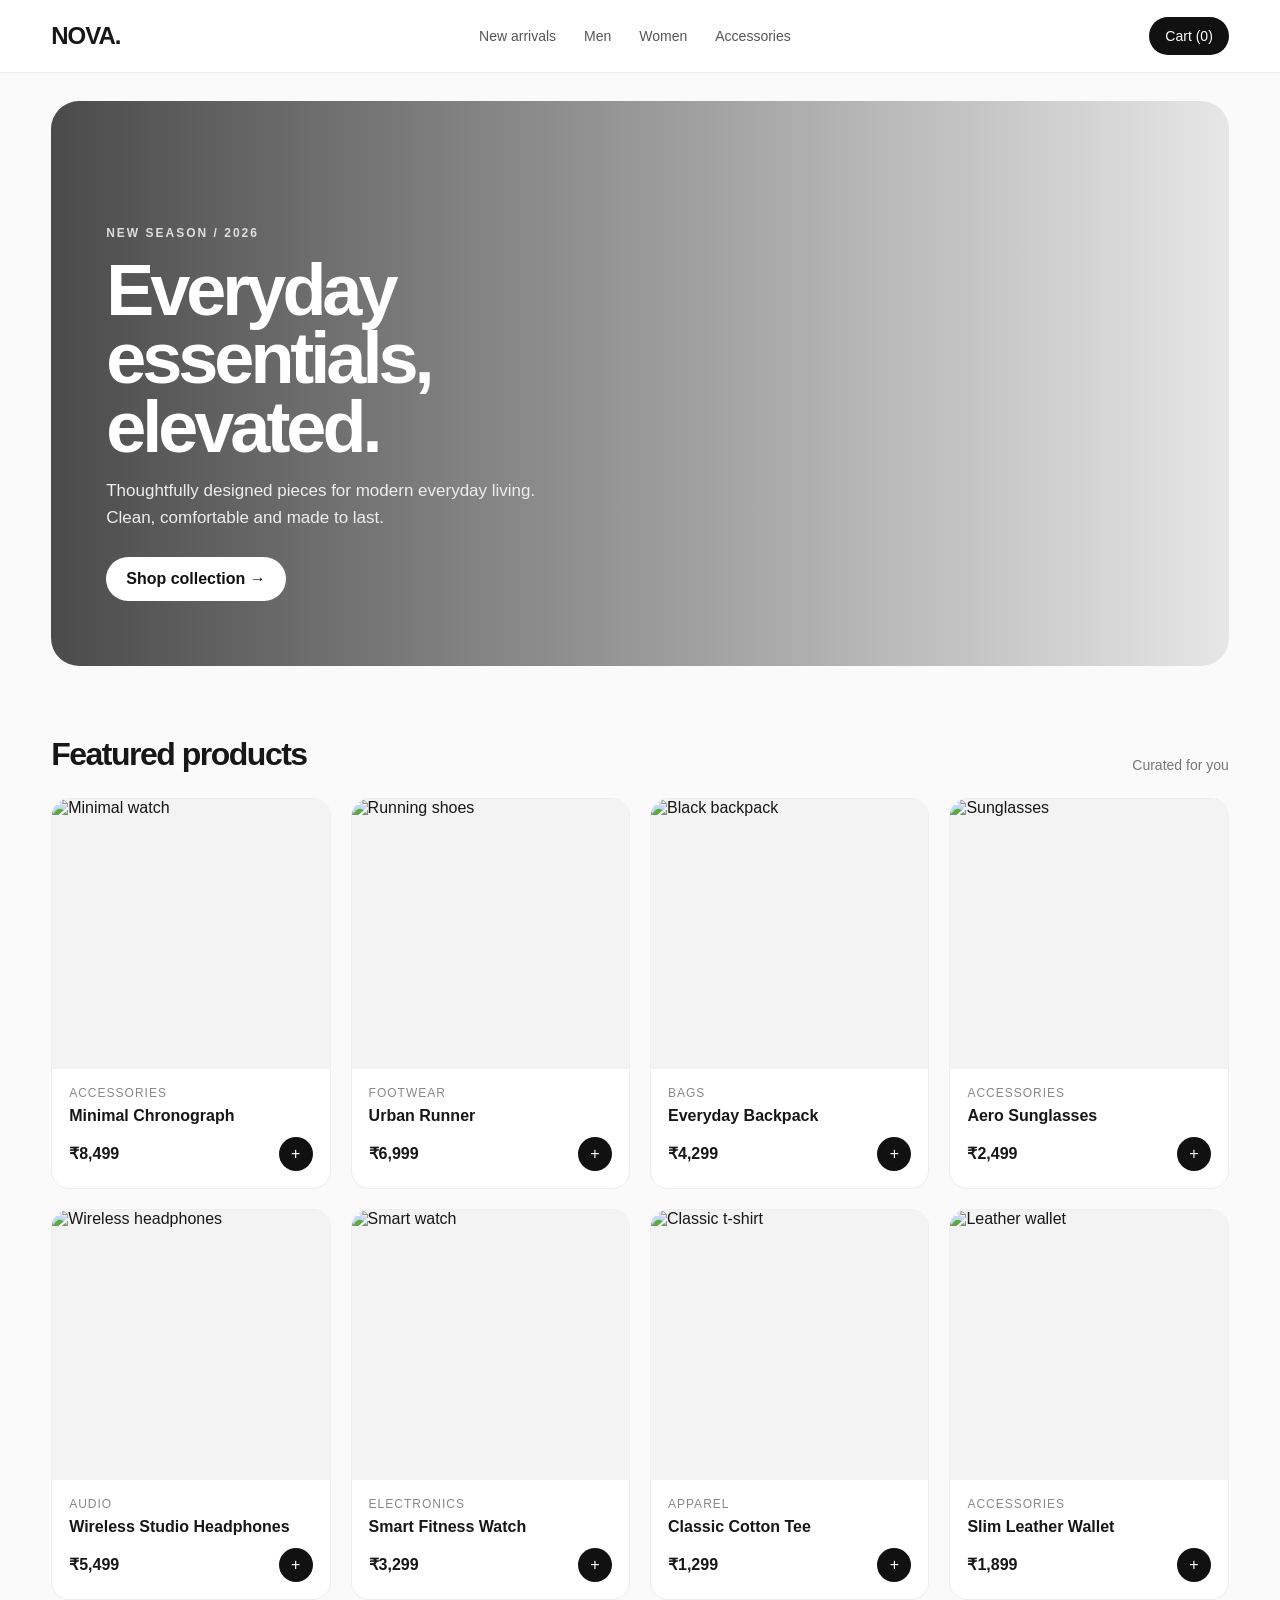
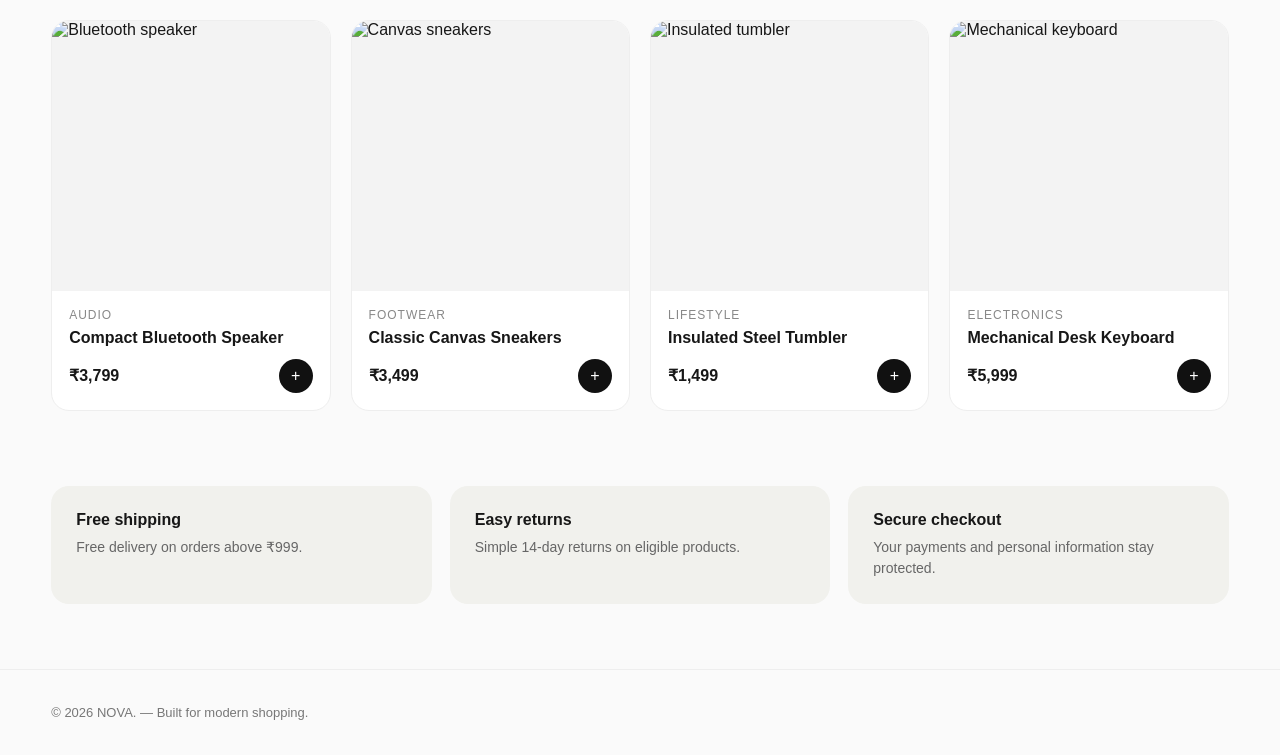
==== index.html @ 53e8586f "Add some items" ====
<!DOCTYPE html>
<html lang="en">
<head>
  <meta charset="UTF-8" />
  <meta name="viewport" content="width=device-width, initial-scale=1.0" />
  <title>Nova — Modern Store</title>
  <link rel="stylesheet" href="style.css" />
</head>
<body>

<header>
  <div class="container nav">
    <div class="logo">NOVA.</div>
    <nav class="nav-links">
      <a href="#">New arrivals</a>
      <a href="#">Men</a>
      <a href="#">Women</a>
      <a href="#">Accessories</a>
    </nav>
    <button class="cart" onclick="showCart()">Cart (<span id="cartCount">0</span>)</button>
  </div>
</header>

<main class="container">
  <section class="hero">
    <div class="hero-content">
      <div class="eyebrow">New season / 2026</div>
      <h1>Everyday essentials, elevated.</h1>
      <p>Thoughtfully designed pieces for modern everyday living. Clean, comfortable and made to last.</p>
      <a class="btn" href="#shop">Shop collection →</a>
    </div>
  </section>

  <section id="shop">
    <div class="section-head">
      <h2>Featured products</h2>
      <span>Curated for you</span>
    </div>

    <div class="products">
      <article class="card">
        <img loading="lazy" src="https://images.unsplash.com/photo-1523275335684-37898b6baf30?auto=format&fit=crop&w=700&q=80" alt="Minimal watch">
        <div class="info">
          <div class="category">Accessories</div>
          <div class="name">Minimal Chronograph</div>
          <div class="price-row"><span class="price">₹8,499</span><button class="add" onclick="addToCart()">+</button></div>
        </div>
      </article>

      <article class="card">
        <img loading="lazy" src="https://images.unsplash.com/photo-1542291026-7eec264c27ff?auto=format&fit=crop&w=700&q=80" alt="Running shoes">
        <div class="info">
          <div class="category">Footwear</div>
          <div class="name">Urban Runner</div>
          <div class="price-row"><span class="price">₹6,999</span><button class="add" onclick="addToCart()">+</button></div>
        </div>
      </article>

      <article class="card">
        <img loading="lazy" src="https://images.unsplash.com/photo-1553062407-98eeb64c6a62?auto=format&fit=crop&w=700&q=80" alt="Black backpack">
        <div class="info">
          <div class="category">Bags</div>
          <div class="name">Everyday Backpack</div>
          <div class="price-row"><span class="price">₹4,299</span><button class="add" onclick="addToCart()">+</button></div>
        </div>
      </article>

      <article class="card">
        <img loading="lazy" src="https://images.unsplash.com/photo-1511499767150-a48a237f0083?auto=format&fit=crop&w=700&q=80" alt="Sunglasses">
        <div class="info">
          <div class="category">Accessories</div>
          <div class="name">Aero Sunglasses</div>
          <div class="price-row"><span class="price">₹2,499</span><button class="add" onclick="addToCart()">+</button></div>
        </div>
      </article>

      <article class="card">
        <img loading="lazy" src="https://images.unsplash.com/photo-1505740420928-5e560c06d30e?auto=format&fit=crop&w=700&q=80" alt="Wireless headphones">
        <div class="info">
          <div class="category">Audio</div>
          <div class="name">Wireless Studio Headphones</div>
          <div class="price-row"><span class="price">₹5,499</span><button class="add" onclick="addToCart()">+</button></div>
        </div>
      </article>

      <article class="card">
        <img loading="lazy" src="https://images.unsplash.com/photo-1579586337278-3befd40fd17a?auto=format&fit=crop&w=700&q=80" alt="Smart watch">
        <div class="info">
          <div class="category">Electronics</div>
          <div class="name">Smart Fitness Watch</div>
          <div class="price-row"><span class="price">₹3,299</span><button class="add" onclick="addToCart()">+</button></div>
        </div>
      </article>

      <article class="card">
        <img loading="lazy" src="https://images.unsplash.com/photo-1521572267360-ee0c2909d518?auto=format&fit=crop&w=700&q=80" alt="Classic t-shirt">
        <div class="info">
          <div class="category">Apparel</div>
          <div class="name">Classic Cotton Tee</div>
          <div class="price-row"><span class="price">₹1,299</span><button class="add" onclick="addToCart()">+</button></div>
        </div>
      </article>

      <article class="card">
        <img loading="lazy" src="https://images.unsplash.com/photo-1627123424574-724758594e93?auto=format&fit=crop&w=700&q=80" alt="Leather wallet">
        <div class="info">
          <div class="category">Accessories</div>
          <div class="name">Slim Leather Wallet</div>
          <div class="price-row"><span class="price">₹1,899</span><button class="add" onclick="addToCart()">+</button></div>
        </div>
      </article>

      <article class="card">
        <img loading="lazy" src="https://images.unsplash.com/photo-1608043152269-423dbba4e7e1?auto=format&fit=crop&w=700&q=80" alt="Bluetooth speaker">
        <div class="info">
          <div class="category">Audio</div>
          <div class="name">Compact Bluetooth Speaker</div>
          <div class="price-row"><span class="price">₹3,799</span><button class="add" onclick="addToCart()">+</button></div>
        </div>
      </article>

      <article class="card">
        <img loading="lazy" src="https://images.unsplash.com/photo-1525966222134-fcfa99b8ae77?auto=format&fit=crop&w=700&q=80" alt="Canvas sneakers">
        <div class="info">
          <div class="category">Footwear</div>
          <div class="name">Classic Canvas Sneakers</div>
          <div class="price-row"><span class="price">₹3,499</span><button class="add" onclick="addToCart()">+</button></div>
        </div>
      </article>

      <article class="card">
        <img loading="lazy" src="https://images.unsplash.com/photo-1602143407151-7111542de6e8?auto=format&fit=crop&w=700&q=80" alt="Insulated tumbler">
        <div class="info">
          <div class="category">Lifestyle</div>
          <div class="name">Insulated Steel Tumbler</div>
          <div class="price-row"><span class="price">₹1,499</span><button class="add" onclick="addToCart()">+</button></div>
        </div>
      </article>

      <article class="card">
        <img loading="lazy" src="https://images.unsplash.com/photo-1587829741301-dc798b83add3?auto=format&fit=crop&w=700&q=80" alt="Mechanical keyboard">
        <div class="info">
          <div class="category">Electronics</div>
          <div class="name">Mechanical Desk Keyboard</div>
          <div class="price-row"><span class="price">₹5,999</span><button class="add" onclick="addToCart()">+</button></div>
        </div>
      </article>
    </div>
  </section>

  <div class="features">
    <div class="feature"><b>Free shipping</b><p>Free delivery on orders above ₹999.</p></div>
    <div class="feature"><b>Easy returns</b><p>Simple 14-day returns on eligible products.</p></div>
    <div class="feature"><b>Secure checkout</b><p>Your payments and personal information stay protected.</p></div>
  </div>
</main>

<footer>
  <div class="container">© 2026 NOVA. — Built for modern shopping.</div>
</footer>

<script>
  let count = 0;
  function addToCart() {
    count++;
    document.getElementById("cartCount").textContent = count;
  }
  function showCart() {
    alert(count ? `You have ${count} item${count > 1 ? "s" : ""} in your cart.` : "Your cart is empty.");
  }
</script>

</body>
</html>
---- style.css ----
* {
  box-sizing: border-box;
  margin: 0;
  padding: 0;
}

body {
  font-family: Inter, Arial, sans-serif;
  color: #171717;
  background: #fafafa;
}

a {
  color: inherit;
  text-decoration: none;
}

button {
  font: inherit;
  cursor: pointer;
  border: 0;
}

.container {
  width: min(1180px, 92%);
  margin: auto;
}

header {
  position: sticky;
  top: 0;
  z-index: 10;
  background: rgba(255, 255, 255, 0.94);
  backdrop-filter: blur(10px);
  border-bottom: 1px solid #eee;
}

.nav {
  height: 72px;
  display: flex;
  align-items: center;
  justify-content: space-between;
  gap: 30px;
}

.logo {
  font-size: 24px;
  font-weight: 900;
  letter-spacing: -1px;
}

.nav-links {
  display: flex;
  gap: 28px;
  font-size: 14px;
  color: #555;
}

.nav-links a:hover {
  color: #000;
}

.cart {
  background: #111;
  color: #fff;
  padding: 11px 16px;
  border-radius: 999px;
  font-size: 14px;
}

.hero {
  margin-top: 28px;
  min-height: 430px;
  border-radius: 28px;
  overflow: hidden;
  background:
    linear-gradient(90deg, rgba(0, 0, 0, 0.7), rgba(0, 0, 0, 0.08)),
    url("https://images.unsplash.com/photo-1441986300917-64674bd600d8?auto=format&fit=crop&w=1800&q=85") center/cover;
  display: flex;
  align-items: center;
  color: white;
}

.hero-content {
  max-width: 570px;
  padding: 55px;
}

.eyebrow {
  text-transform: uppercase;
  letter-spacing: 2px;
  font-size: 12px;
  font-weight: 700;
  opacity: 0.8;
}

h1 {
  font-size: clamp(42px, 6vw, 72px);
  line-height: 0.95;
  letter-spacing: -4px;
  margin: 16px 0;
}

.hero p {
  font-size: 17px;
  line-height: 1.6;
  color: #eee;
  margin-bottom: 25px;
}

.btn {
  display: inline-block;
  background: white;
  color: #111;
  padding: 13px 20px;
  border-radius: 999px;
  font-weight: 700;
}

section {
  padding: 70px 0 10px;
}

.section-head {
  display: flex;
  align-items: end;
  justify-content: space-between;
  margin-bottom: 25px;
}

.section-head h2 {
  font-size: 32px;
  letter-spacing: -1.5px;
}

.section-head span {
  color: #777;
  font-size: 14px;
}

.products {
  display: grid;
  grid-template-columns: repeat(4, 1fr);
  gap: 20px;
}

.card {
  background: #fff;
  border: 1px solid #eee;
  border-radius: 18px;
  overflow: hidden;
  transition: 0.2s;
}

.card:hover {
  transform: translateY(-4px);
  box-shadow: 0 12px 30px rgba(0, 0, 0, 0.08);
}

.card img {
  width: 100%;
  height: 270px;
  object-fit: cover;
  display: block;
  background: #f3f3f3;
}

.info {
  padding: 17px;
}

.category {
  color: #888;
  font-size: 12px;
  text-transform: uppercase;
  letter-spacing: 1px;
}

.name {
  font-weight: 700;
  margin: 7px 0 12px;
}

.price-row {
  display: flex;
  justify-content: space-between;
  align-items: center;
}

.price {
  font-weight: 800;
}

.add {
  width: 34px;
  height: 34px;
  border-radius: 50%;
  background: #111;
  color: white;
}

.features {
  display: grid;
  grid-template-columns: repeat(3, 1fr);
  gap: 18px;
  margin: 65px 0;
}

.feature {
  background: #f1f1ed;
  padding: 25px;
  border-radius: 18px;
}

.feature b {
  display: block;
  margin-bottom: 8px;
}

.feature p {
  color: #666;
  font-size: 14px;
  line-height: 1.5;
}

footer {
  margin-top: 50px;
  padding: 35px 0;
  border-top: 1px solid #eee;
  color: #777;
  font-size: 13px;
}

@media (max-width: 900px) {
  .products {
    grid-template-columns: repeat(2, 1fr);
  }
  .features {
    grid-template-columns: 1fr;
  }
  .nav-links {
    display: none;
  }
}

@media (max-width: 560px) {
  .hero-content {
    padding: 32px;
  }
  h1 {
    letter-spacing: -2px;
  }
  .products {
    grid-template-columns: 1fr;
  }
  .card img {
    height: 320px;
  }
}
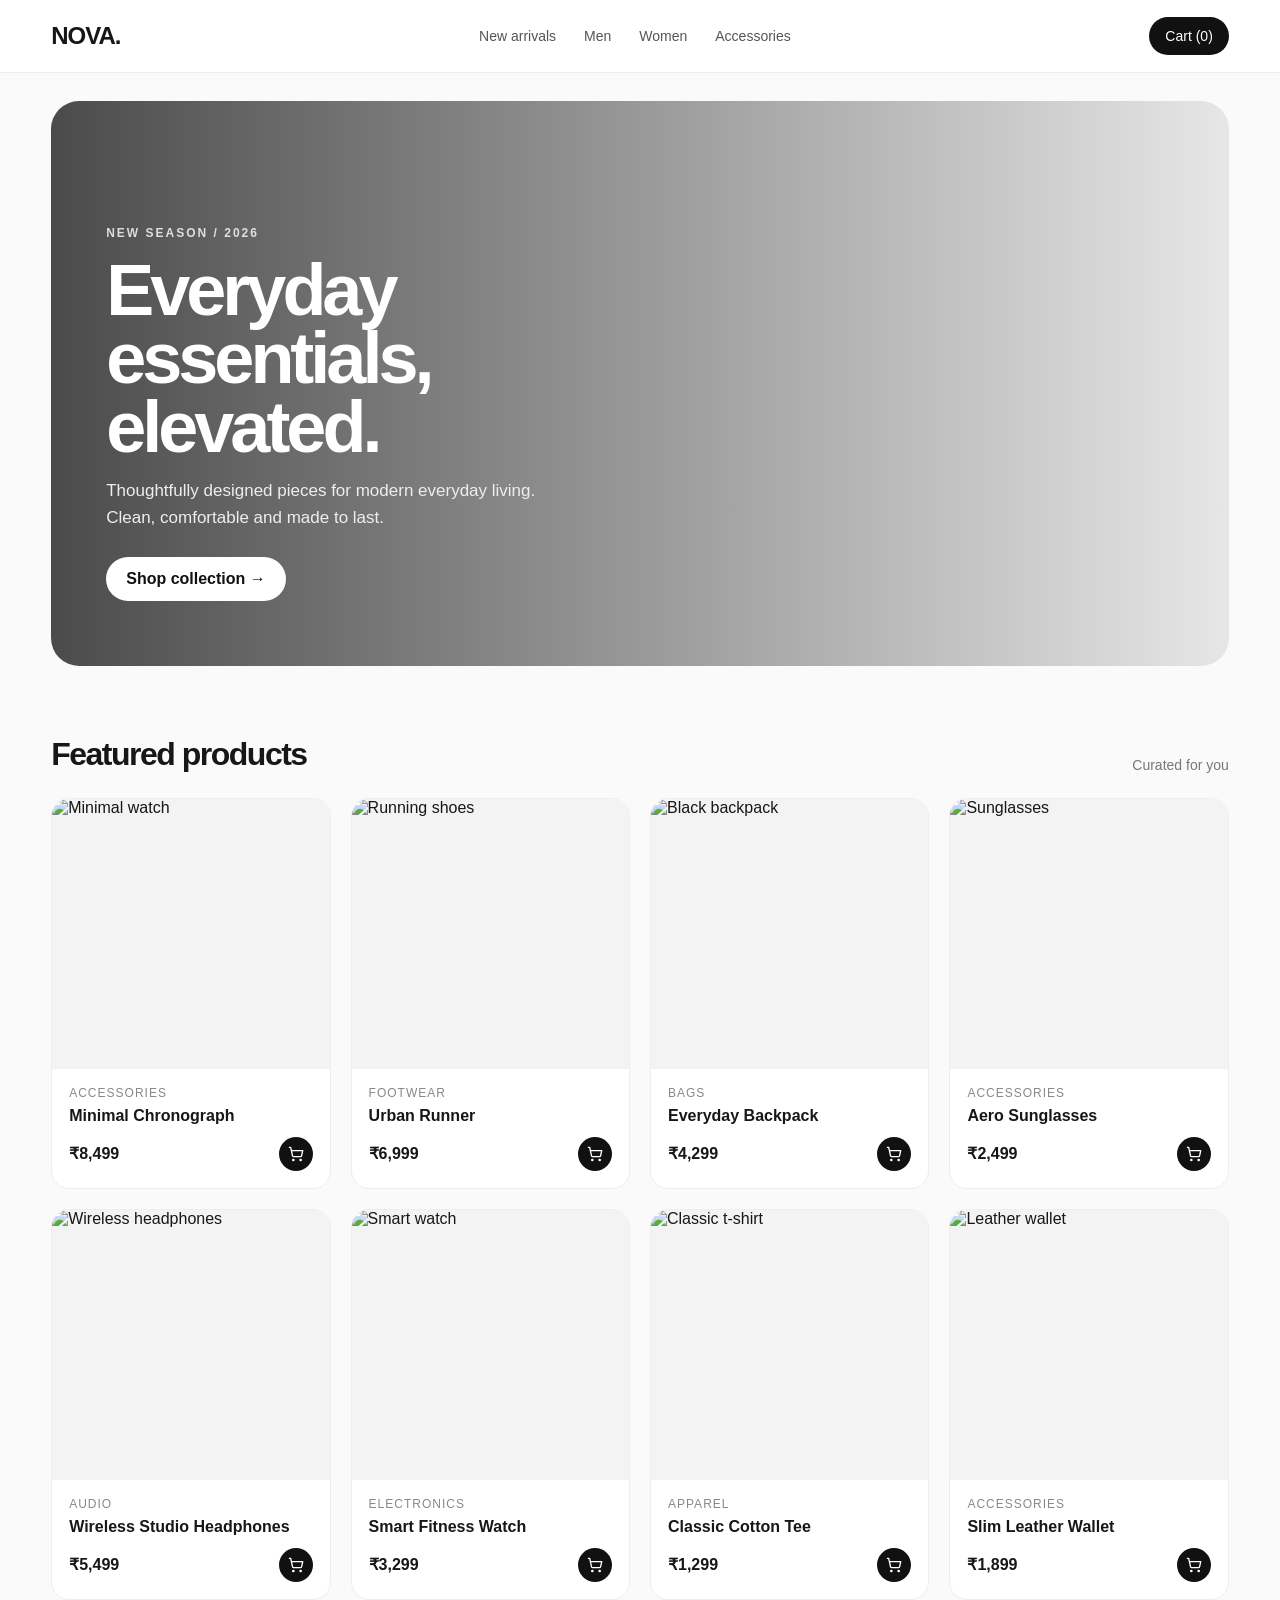
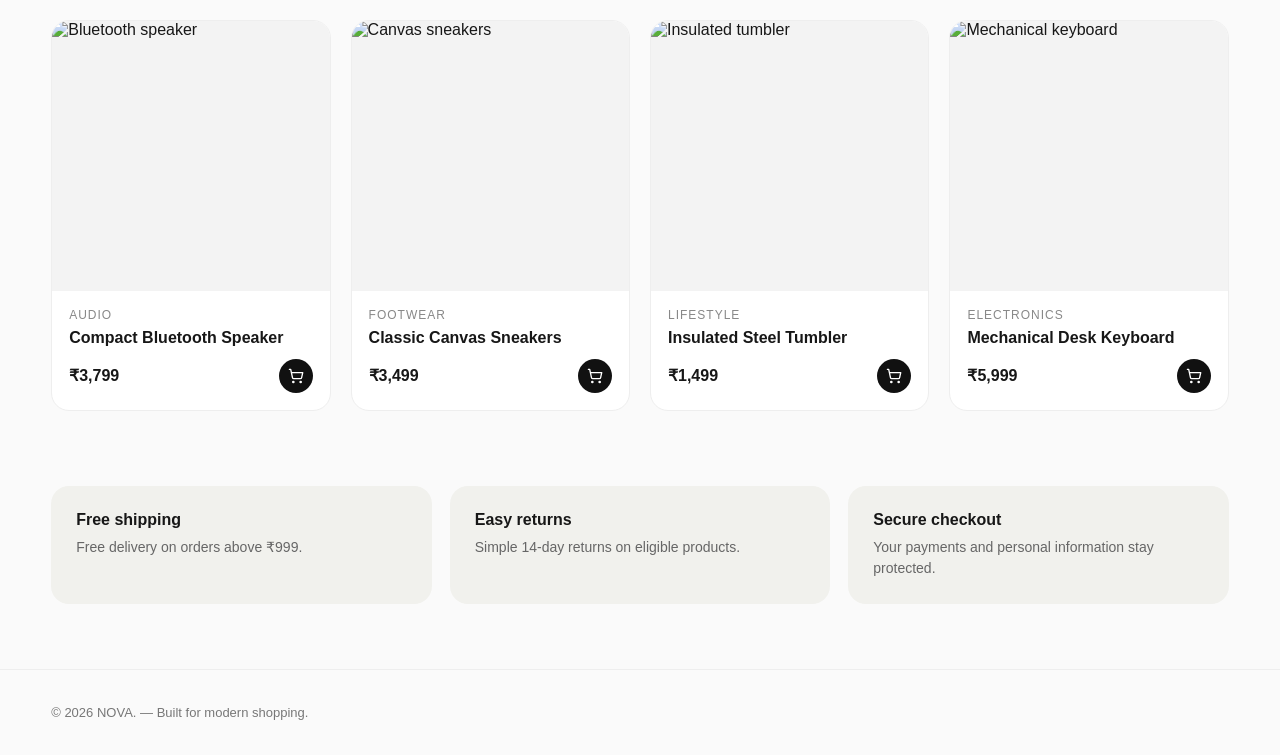
==== commit a3ddb7e0: "Add some cart button" ====
--- a/index.html
+++ b/index.html
@@ -43,7 +43,7 @@
         <div class="info">
           <div class="category">Accessories</div>
           <div class="name">Minimal Chronograph</div>
-          <div class="price-row"><span class="price">₹8,499</span><button class="add" onclick="addToCart()">+</button></div>
+          <div class="price-row"><span class="price">₹8,499</span><button class="add" onclick="addToCart()" aria-label="Add to cart"><svg viewBox="0 0 24 24" fill="none" stroke="currentColor" stroke-width="2" stroke-linecap="round" stroke-linejoin="round"><circle cx="8" cy="21" r="1"/><circle cx="19" cy="21" r="1"/><path d="M2.05 2.05h2l2.66 12.42a2 2 0 0 0 2 1.58h9.78a2 2 0 0 0 1.95-1.57l1.65-7.43H5.12"/></svg></button></div>
         </div>
       </article>
 
@@ -52,7 +52,7 @@
         <div class="info">
           <div class="category">Footwear</div>
           <div class="name">Urban Runner</div>
-          <div class="price-row"><span class="price">₹6,999</span><button class="add" onclick="addToCart()">+</button></div>
+          <div class="price-row"><span class="price">₹6,999</span><button class="add" onclick="addToCart()" aria-label="Add to cart"><svg viewBox="0 0 24 24" fill="none" stroke="currentColor" stroke-width="2" stroke-linecap="round" stroke-linejoin="round"><circle cx="8" cy="21" r="1"/><circle cx="19" cy="21" r="1"/><path d="M2.05 2.05h2l2.66 12.42a2 2 0 0 0 2 1.58h9.78a2 2 0 0 0 1.95-1.57l1.65-7.43H5.12"/></svg></button></div>
         </div>
       </article>
 
@@ -61,7 +61,7 @@
         <div class="info">
           <div class="category">Bags</div>
           <div class="name">Everyday Backpack</div>
-          <div class="price-row"><span class="price">₹4,299</span><button class="add" onclick="addToCart()">+</button></div>
+          <div class="price-row"><span class="price">₹4,299</span><button class="add" onclick="addToCart()" aria-label="Add to cart"><svg viewBox="0 0 24 24" fill="none" stroke="currentColor" stroke-width="2" stroke-linecap="round" stroke-linejoin="round"><circle cx="8" cy="21" r="1"/><circle cx="19" cy="21" r="1"/><path d="M2.05 2.05h2l2.66 12.42a2 2 0 0 0 2 1.58h9.78a2 2 0 0 0 1.95-1.57l1.65-7.43H5.12"/></svg></button></div>
         </div>
       </article>
 
@@ -70,7 +70,7 @@
         <div class="info">
           <div class="category">Accessories</div>
           <div class="name">Aero Sunglasses</div>
-          <div class="price-row"><span class="price">₹2,499</span><button class="add" onclick="addToCart()">+</button></div>
+          <div class="price-row"><span class="price">₹2,499</span><button class="add" onclick="addToCart()" aria-label="Add to cart"><svg viewBox="0 0 24 24" fill="none" stroke="currentColor" stroke-width="2" stroke-linecap="round" stroke-linejoin="round"><circle cx="8" cy="21" r="1"/><circle cx="19" cy="21" r="1"/><path d="M2.05 2.05h2l2.66 12.42a2 2 0 0 0 2 1.58h9.78a2 2 0 0 0 1.95-1.57l1.65-7.43H5.12"/></svg></button></div>
         </div>
       </article>
 
@@ -79,7 +79,7 @@
         <div class="info">
           <div class="category">Audio</div>
           <div class="name">Wireless Studio Headphones</div>
-          <div class="price-row"><span class="price">₹5,499</span><button class="add" onclick="addToCart()">+</button></div>
+          <div class="price-row"><span class="price">₹5,499</span><button class="add" onclick="addToCart()" aria-label="Add to cart"><svg viewBox="0 0 24 24" fill="none" stroke="currentColor" stroke-width="2" stroke-linecap="round" stroke-linejoin="round"><circle cx="8" cy="21" r="1"/><circle cx="19" cy="21" r="1"/><path d="M2.05 2.05h2l2.66 12.42a2 2 0 0 0 2 1.58h9.78a2 2 0 0 0 1.95-1.57l1.65-7.43H5.12"/></svg></button></div>
         </div>
       </article>
 
@@ -88,7 +88,7 @@
         <div class="info">
           <div class="category">Electronics</div>
           <div class="name">Smart Fitness Watch</div>
-          <div class="price-row"><span class="price">₹3,299</span><button class="add" onclick="addToCart()">+</button></div>
+          <div class="price-row"><span class="price">₹3,299</span><button class="add" onclick="addToCart()" aria-label="Add to cart"><svg viewBox="0 0 24 24" fill="none" stroke="currentColor" stroke-width="2" stroke-linecap="round" stroke-linejoin="round"><circle cx="8" cy="21" r="1"/><circle cx="19" cy="21" r="1"/><path d="M2.05 2.05h2l2.66 12.42a2 2 0 0 0 2 1.58h9.78a2 2 0 0 0 1.95-1.57l1.65-7.43H5.12"/></svg></button></div>
         </div>
       </article>
 
@@ -97,7 +97,7 @@
         <div class="info">
           <div class="category">Apparel</div>
           <div class="name">Classic Cotton Tee</div>
-          <div class="price-row"><span class="price">₹1,299</span><button class="add" onclick="addToCart()">+</button></div>
+          <div class="price-row"><span class="price">₹1,299</span><button class="add" onclick="addToCart()" aria-label="Add to cart"><svg viewBox="0 0 24 24" fill="none" stroke="currentColor" stroke-width="2" stroke-linecap="round" stroke-linejoin="round"><circle cx="8" cy="21" r="1"/><circle cx="19" cy="21" r="1"/><path d="M2.05 2.05h2l2.66 12.42a2 2 0 0 0 2 1.58h9.78a2 2 0 0 0 1.95-1.57l1.65-7.43H5.12"/></svg></button></div>
         </div>
       </article>
 
@@ -106,7 +106,7 @@
         <div class="info">
           <div class="category">Accessories</div>
           <div class="name">Slim Leather Wallet</div>
-          <div class="price-row"><span class="price">₹1,899</span><button class="add" onclick="addToCart()">+</button></div>
+          <div class="price-row"><span class="price">₹1,899</span><button class="add" onclick="addToCart()" aria-label="Add to cart"><svg viewBox="0 0 24 24" fill="none" stroke="currentColor" stroke-width="2" stroke-linecap="round" stroke-linejoin="round"><circle cx="8" cy="21" r="1"/><circle cx="19" cy="21" r="1"/><path d="M2.05 2.05h2l2.66 12.42a2 2 0 0 0 2 1.58h9.78a2 2 0 0 0 1.95-1.57l1.65-7.43H5.12"/></svg></button></div>
         </div>
       </article>
 
@@ -115,7 +115,7 @@
         <div class="info">
           <div class="category">Audio</div>
           <div class="name">Compact Bluetooth Speaker</div>
-          <div class="price-row"><span class="price">₹3,799</span><button class="add" onclick="addToCart()">+</button></div>
+          <div class="price-row"><span class="price">₹3,799</span><button class="add" onclick="addToCart()" aria-label="Add to cart"><svg viewBox="0 0 24 24" fill="none" stroke="currentColor" stroke-width="2" stroke-linecap="round" stroke-linejoin="round"><circle cx="8" cy="21" r="1"/><circle cx="19" cy="21" r="1"/><path d="M2.05 2.05h2l2.66 12.42a2 2 0 0 0 2 1.58h9.78a2 2 0 0 0 1.95-1.57l1.65-7.43H5.12"/></svg></button></div>
         </div>
       </article>
 
@@ -124,7 +124,7 @@
         <div class="info">
           <div class="category">Footwear</div>
           <div class="name">Classic Canvas Sneakers</div>
-          <div class="price-row"><span class="price">₹3,499</span><button class="add" onclick="addToCart()">+</button></div>
+          <div class="price-row"><span class="price">₹3,499</span><button class="add" onclick="addToCart()" aria-label="Add to cart"><svg viewBox="0 0 24 24" fill="none" stroke="currentColor" stroke-width="2" stroke-linecap="round" stroke-linejoin="round"><circle cx="8" cy="21" r="1"/><circle cx="19" cy="21" r="1"/><path d="M2.05 2.05h2l2.66 12.42a2 2 0 0 0 2 1.58h9.78a2 2 0 0 0 1.95-1.57l1.65-7.43H5.12"/></svg></button></div>
         </div>
       </article>
 
@@ -133,7 +133,7 @@
         <div class="info">
           <div class="category">Lifestyle</div>
           <div class="name">Insulated Steel Tumbler</div>
-          <div class="price-row"><span class="price">₹1,499</span><button class="add" onclick="addToCart()">+</button></div>
+          <div class="price-row"><span class="price">₹1,499</span><button class="add" onclick="addToCart()" aria-label="Add to cart"><svg viewBox="0 0 24 24" fill="none" stroke="currentColor" stroke-width="2" stroke-linecap="round" stroke-linejoin="round"><circle cx="8" cy="21" r="1"/><circle cx="19" cy="21" r="1"/><path d="M2.05 2.05h2l2.66 12.42a2 2 0 0 0 2 1.58h9.78a2 2 0 0 0 1.95-1.57l1.65-7.43H5.12"/></svg></button></div>
         </div>
       </article>
 
@@ -142,7 +142,7 @@
         <div class="info">
           <div class="category">Electronics</div>
           <div class="name">Mechanical Desk Keyboard</div>
-          <div class="price-row"><span class="price">₹5,999</span><button class="add" onclick="addToCart()">+</button></div>
+          <div class="price-row"><span class="price">₹5,999</span><button class="add" onclick="addToCart()" aria-label="Add to cart"><svg viewBox="0 0 24 24" fill="none" stroke="currentColor" stroke-width="2" stroke-linecap="round" stroke-linejoin="round"><circle cx="8" cy="21" r="1"/><circle cx="19" cy="21" r="1"/><path d="M2.05 2.05h2l2.66 12.42a2 2 0 0 0 2 1.58h9.78a2 2 0 0 0 1.95-1.57l1.65-7.43H5.12"/></svg></button></div>
         </div>
       </article>
     </div>
--- a/style.css
+++ b/style.css
@@ -197,7 +197,24 @@
   border-radius: 50%;
   background: #111;
   color: white;
-}
+  display: inline-flex;
+  align-items: center;
+  justify-content: center;
+  transition: transform 0.15s ease, background 0.15s ease;
+}
+
+.add:hover {
+  background: #333;
+  transform: scale(1.08);
+}
+
+.add svg {
+  width: 16px;
+  height: 16px;
+  display: block;
+  pointer-events: none;
+}
+
 
 .features {
   display: grid;
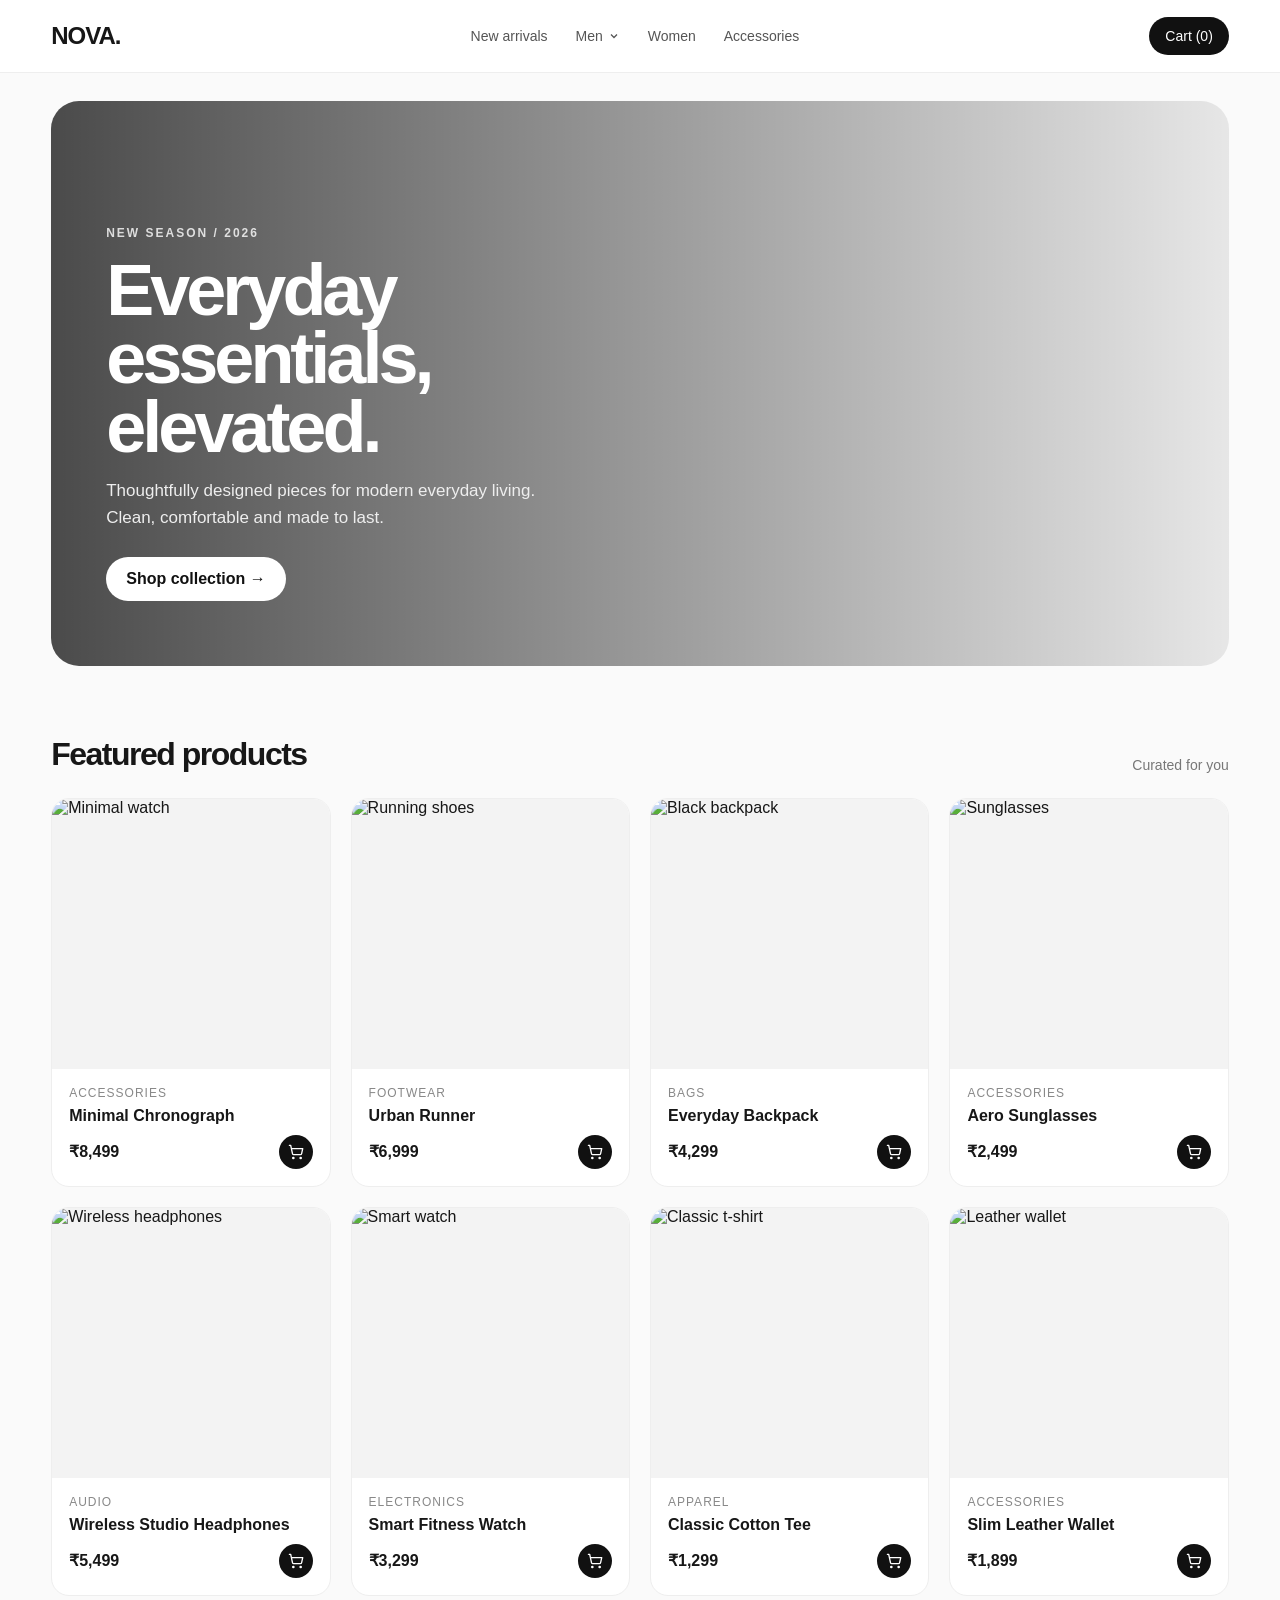
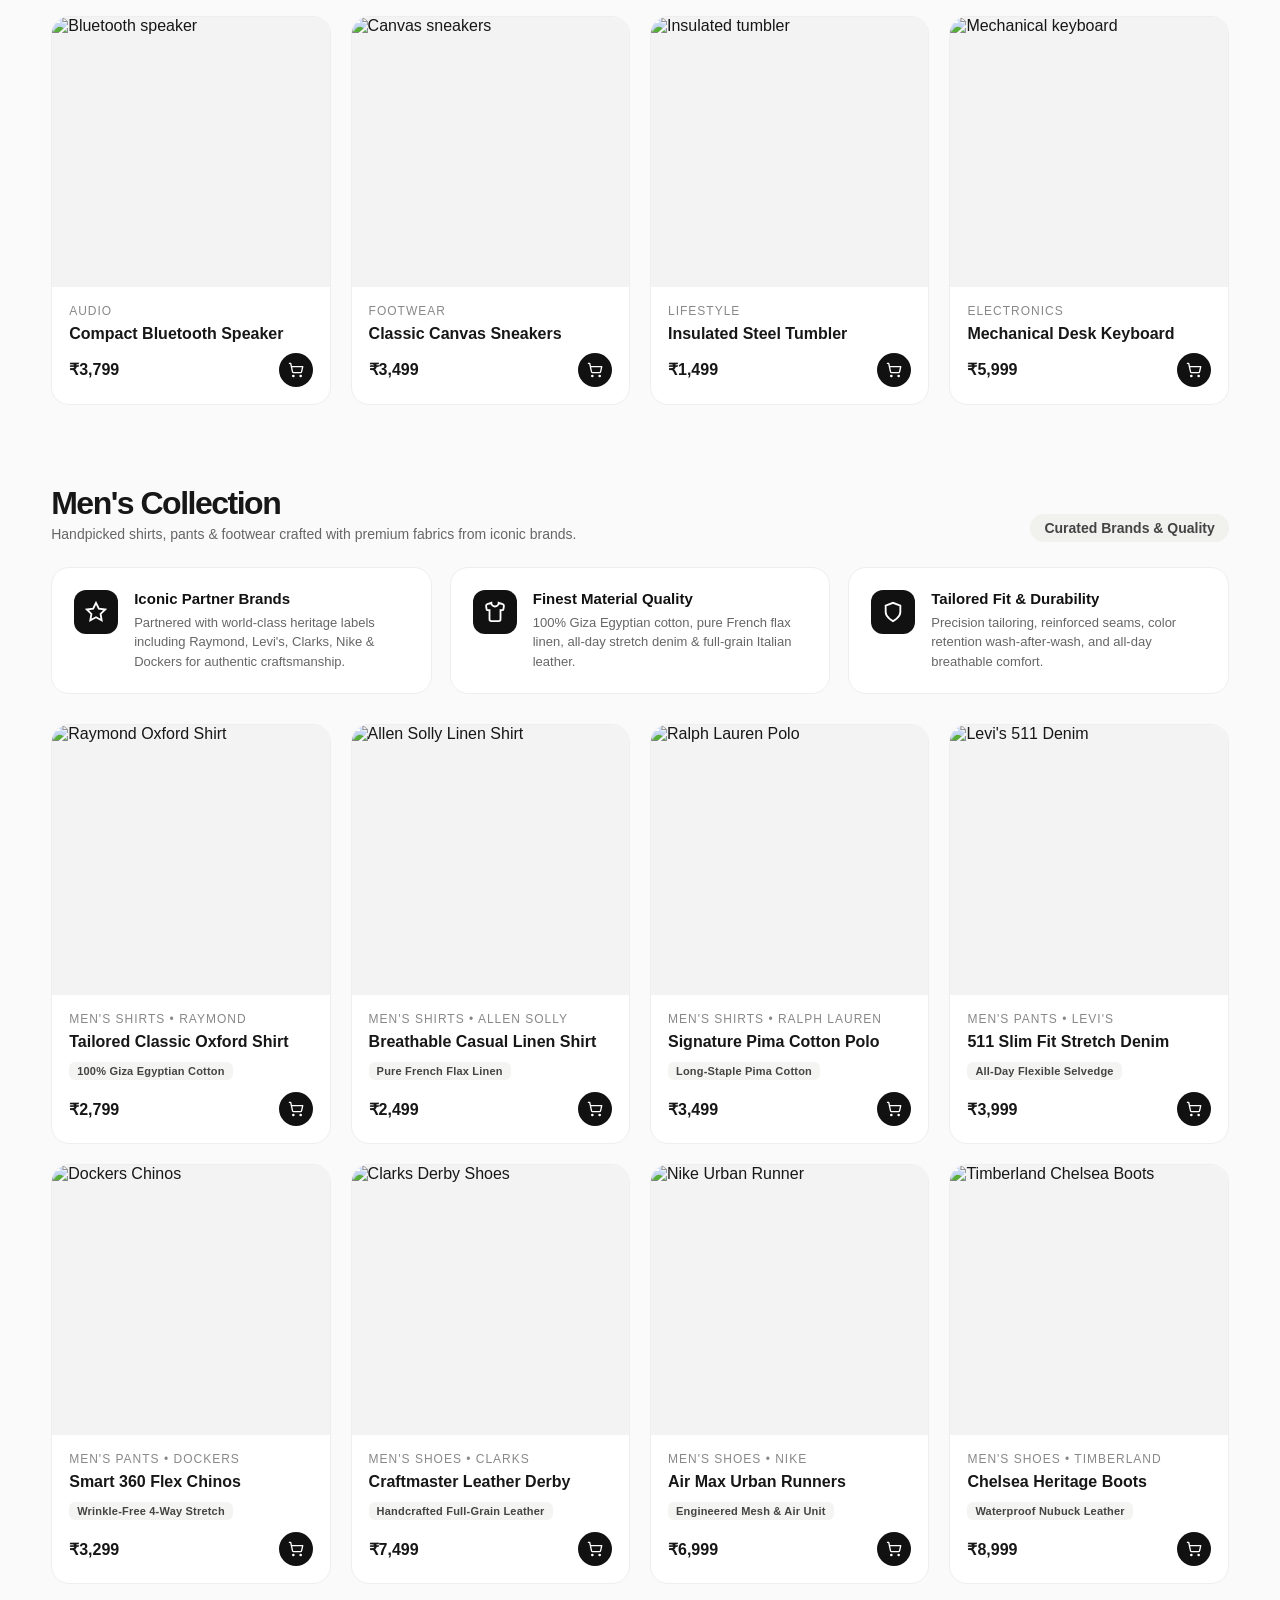
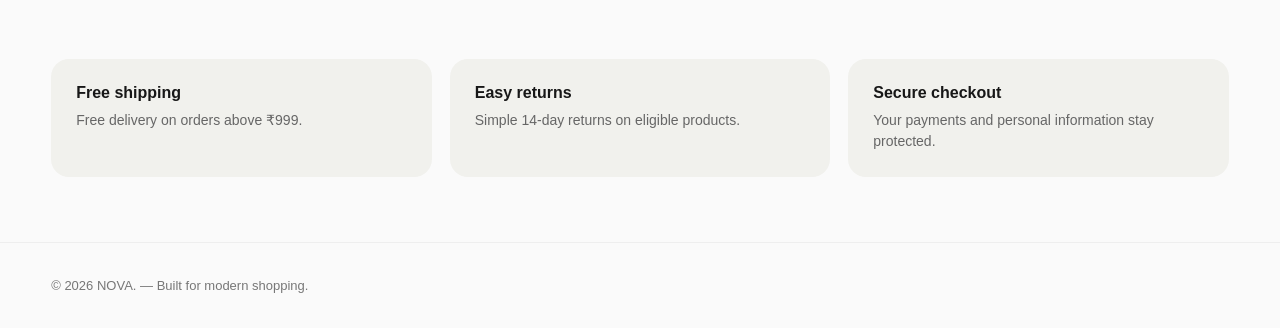
==== commit ee934d69: "shirt pant shoes" ====
--- a/index.html
+++ b/index.html
@@ -12,10 +12,61 @@
   <div class="container nav">
     <div class="logo">NOVA.</div>
     <nav class="nav-links">
-      <a href="#">New arrivals</a>
-      <a href="#">Men</a>
-      <a href="#">Women</a>
-      <a href="#">Accessories</a>
+      <a href="#shop">New arrivals</a>
+      <div class="nav-item">
+        <a href="#men" class="men-trigger">Men <svg class="chevron" width="12" height="12" viewBox="0 0 24 24" fill="none" stroke="currentColor" stroke-width="2.5"><path d="M6 9l6 6 6-6"/></svg></a>
+        <div class="mega-menu">
+          <div class="mega-menu-inner">
+            <div class="mega-col">
+              <h3 class="mega-title">Shirts & Tops</h3>
+              <p class="mega-sub">100% Giza Cotton & Linen</p>
+              <ul class="mega-list">
+                <li><a href="#men">Classic Oxford Shirt <span>Raymond • Egyptian Cotton</span></a></li>
+                <li><a href="#men">Breathable Linen Shirt <span>Allen Solly • Pure Flax</span></a></li>
+                <li><a href="#men">Pima Signature Polo <span>Ralph Lauren • Long-Staple</span></a></li>
+              </ul>
+            </div>
+
+            <div class="mega-col">
+              <h3 class="mega-title">Pants & Trousers</h3>
+              <p class="mega-sub">Stretch Selvedge & Chinos</p>
+              <ul class="mega-list">
+                <li><a href="#men">Slim Fit Stretch Denim <span>Levi's 511 • All-Day Flex</span></a></li>
+                <li><a href="#men">Smart 360 Flex Chinos <span>Dockers • Wrinkle-Free</span></a></li>
+                <li><a href="#men">Tailored Dress Trousers <span>Raymond • Fine Wool Blend</span></a></li>
+              </ul>
+            </div>
+
+            <div class="mega-col">
+              <h3 class="mega-title">Footwear & Shoes</h3>
+              <p class="mega-sub">Full-grain Leather & Cushioned</p>
+              <ul class="mega-list">
+                <li><a href="#men">Craftmaster Derby Shoes <span>Clarks • Handcrafted Leather</span></a></li>
+                <li><a href="#men">Air Max Urban Runners <span>Nike • Responsive Cushion</span></a></li>
+                <li><a href="#men">Heritage Chelsea Boots <span>Timberland • Waterproof Nubuck</span></a></li>
+              </ul>
+            </div>
+
+            <div class="mega-col mega-brand-col">
+              <div class="brand-spotlight">
+                <span class="spotlight-tag">Brand Spotlight</span>
+                <h4>Iconic Menswear Brands</h4>
+                <p>Curated menswear from globally renowned labels known for uncompromising craftsmanship, premium fabrics, and tailored fits made to last.</p>
+                <div class="brand-badges">
+                  <span>Raymond</span>
+                  <span>Levi's</span>
+                  <span>Clarks</span>
+                  <span>Nike</span>
+                  <span>Dockers</span>
+                </div>
+                <a class="mega-cta" href="#men">Explore Men's Collection →</a>
+              </div>
+            </div>
+          </div>
+        </div>
+      </div>
+      <a href="#shop">Women</a>
+      <a href="#shop">Accessories</a>
     </nav>
     <button class="cart" onclick="showCart()">Cart (<span id="cartCount">0</span>)</button>
   </div>
@@ -143,6 +194,132 @@
           <div class="category">Electronics</div>
           <div class="name">Mechanical Desk Keyboard</div>
           <div class="price-row"><span class="price">₹5,999</span><button class="add" onclick="addToCart()" aria-label="Add to cart"><svg viewBox="0 0 24 24" fill="none" stroke="currentColor" stroke-width="2" stroke-linecap="round" stroke-linejoin="round"><circle cx="8" cy="21" r="1"/><circle cx="19" cy="21" r="1"/><path d="M2.05 2.05h2l2.66 12.42a2 2 0 0 0 2 1.58h9.78a2 2 0 0 0 1.95-1.57l1.65-7.43H5.12"/></svg></button></div>
+        </div>
+      </article>
+    </div>
+  </section>
+
+  <section id="men" class="men-section">
+    <div class="section-head">
+      <div>
+        <h2>Men's Collection</h2>
+        <p class="section-desc">Handpicked shirts, pants & footwear crafted with premium fabrics from iconic brands.</p>
+      </div>
+      <span class="collection-tag">Curated Brands & Quality</span>
+    </div>
+
+    <!-- Brand Story & Quality Highlights -->
+    <div class="brand-info-banner">
+      <div class="brand-info-item">
+        <div class="brand-icon">
+          <svg width="22" height="22" viewBox="0 0 24 24" fill="none" stroke="currentColor" stroke-width="2"><path d="M12 2l3.09 6.26L22 9.27l-5 4.87 1.18 6.88L12 17.77l-6.18 3.25L7 14.14 2 9.27l6.91-1.01L12 2z"/></svg>
+        </div>
+        <div>
+          <b>Iconic Partner Brands</b>
+          <p>Partnered with world-class heritage labels including Raymond, Levi's, Clarks, Nike & Dockers for authentic craftsmanship.</p>
+        </div>
+      </div>
+
+      <div class="brand-info-item">
+        <div class="brand-icon">
+          <svg width="22" height="22" viewBox="0 0 24 24" fill="none" stroke="currentColor" stroke-width="2"><path d="M20.38 3.46L16 2a4 4 0 0 1-8 0L3.62 3.46a2 2 0 0 0-1.34 2.23l.58 3.47a1 1 0 0 0 .99.84H6v10c0 1.1.9 2 2 2h8a2 2 0 0 0 2-2V10h2.15a1 1 0 0 0 .99-.84l.58-3.47a2 2 0 0 0-1.34-2.23z"/></svg>
+        </div>
+        <div>
+          <b>Finest Material Quality</b>
+          <p>100% Giza Egyptian cotton, pure French flax linen, all-day stretch denim & full-grain Italian leather.</p>
+        </div>
+      </div>
+
+      <div class="brand-info-item">
+        <div class="brand-icon">
+          <svg width="22" height="22" viewBox="0 0 24 24" fill="none" stroke="currentColor" stroke-width="2"><path d="M12 22s8-4 8-10V5l-8-3-8 3v7c0 6 8 10 8 10z"/></svg>
+        </div>
+        <div>
+          <b>Tailored Fit & Durability</b>
+          <p>Precision tailoring, reinforced seams, color retention wash-after-wash, and all-day breathable comfort.</p>
+        </div>
+      </div>
+    </div>
+
+    <!-- Men's Products Grid (Shirts, Pants, Shoes) -->
+    <div class="products">
+      <article class="card">
+        <img loading="lazy" src="https://images.unsplash.com/photo-1596755094514-f87e34085b2c?auto=format&fit=crop&w=700&q=80" alt="Raymond Oxford Shirt">
+        <div class="info">
+          <div class="category">Men's Shirts • Raymond</div>
+          <div class="name">Tailored Classic Oxford Shirt</div>
+          <span class="quality-badge">100% Giza Egyptian Cotton</span>
+          <div class="price-row"><span class="price">₹2,799</span><button class="add" onclick="addToCart()" aria-label="Add to cart"><svg viewBox="0 0 24 24" fill="none" stroke="currentColor" stroke-width="2" stroke-linecap="round" stroke-linejoin="round"><circle cx="8" cy="21" r="1"/><circle cx="19" cy="21" r="1"/><path d="M2.05 2.05h2l2.66 12.42a2 2 0 0 0 2 1.58h9.78a2 2 0 0 0 1.95-1.57l1.65-7.43H5.12"/></svg></button></div>
+        </div>
+      </article>
+
+      <article class="card">
+        <img loading="lazy" src="https://images.unsplash.com/photo-1602810318383-e386cc2a3ccf?auto=format&fit=crop&w=700&q=80" alt="Allen Solly Linen Shirt">
+        <div class="info">
+          <div class="category">Men's Shirts • Allen Solly</div>
+          <div class="name">Breathable Casual Linen Shirt</div>
+          <span class="quality-badge">Pure French Flax Linen</span>
+          <div class="price-row"><span class="price">₹2,499</span><button class="add" onclick="addToCart()" aria-label="Add to cart"><svg viewBox="0 0 24 24" fill="none" stroke="currentColor" stroke-width="2" stroke-linecap="round" stroke-linejoin="round"><circle cx="8" cy="21" r="1"/><circle cx="19" cy="21" r="1"/><path d="M2.05 2.05h2l2.66 12.42a2 2 0 0 0 2 1.58h9.78a2 2 0 0 0 1.95-1.57l1.65-7.43H5.12"/></svg></button></div>
+        </div>
+      </article>
+
+      <article class="card">
+        <img loading="lazy" src="https://images.unsplash.com/photo-1581655353564-df123a1eb820?auto=format&fit=crop&w=700&q=80" alt="Ralph Lauren Polo">
+        <div class="info">
+          <div class="category">Men's Shirts • Ralph Lauren</div>
+          <div class="name">Signature Pima Cotton Polo</div>
+          <span class="quality-badge">Long-Staple Pima Cotton</span>
+          <div class="price-row"><span class="price">₹3,499</span><button class="add" onclick="addToCart()" aria-label="Add to cart"><svg viewBox="0 0 24 24" fill="none" stroke="currentColor" stroke-width="2" stroke-linecap="round" stroke-linejoin="round"><circle cx="8" cy="21" r="1"/><circle cx="19" cy="21" r="1"/><path d="M2.05 2.05h2l2.66 12.42a2 2 0 0 0 2 1.58h9.78a2 2 0 0 0 1.95-1.57l1.65-7.43H5.12"/></svg></button></div>
+        </div>
+      </article>
+
+      <article class="card">
+        <img loading="lazy" src="https://images.unsplash.com/photo-1541099649105-f69ad21f3246?auto=format&fit=crop&w=700&q=80" alt="Levi's 511 Denim">
+        <div class="info">
+          <div class="category">Men's Pants • Levi's</div>
+          <div class="name">511 Slim Fit Stretch Denim</div>
+          <span class="quality-badge">All-Day Flexible Selvedge</span>
+          <div class="price-row"><span class="price">₹3,999</span><button class="add" onclick="addToCart()" aria-label="Add to cart"><svg viewBox="0 0 24 24" fill="none" stroke="currentColor" stroke-width="2" stroke-linecap="round" stroke-linejoin="round"><circle cx="8" cy="21" r="1"/><circle cx="19" cy="21" r="1"/><path d="M2.05 2.05h2l2.66 12.42a2 2 0 0 0 2 1.58h9.78a2 2 0 0 0 1.95-1.57l1.65-7.43H5.12"/></svg></button></div>
+        </div>
+      </article>
+
+      <article class="card">
+        <img loading="lazy" src="https://images.unsplash.com/photo-1624378439575-d8705ad7ae80?auto=format&fit=crop&w=700&q=80" alt="Dockers Chinos">
+        <div class="info">
+          <div class="category">Men's Pants • Dockers</div>
+          <div class="name">Smart 360 Flex Chinos</div>
+          <span class="quality-badge">Wrinkle-Free 4-Way Stretch</span>
+          <div class="price-row"><span class="price">₹3,299</span><button class="add" onclick="addToCart()" aria-label="Add to cart"><svg viewBox="0 0 24 24" fill="none" stroke="currentColor" stroke-width="2" stroke-linecap="round" stroke-linejoin="round"><circle cx="8" cy="21" r="1"/><circle cx="19" cy="21" r="1"/><path d="M2.05 2.05h2l2.66 12.42a2 2 0 0 0 2 1.58h9.78a2 2 0 0 0 1.95-1.57l1.65-7.43H5.12"/></svg></button></div>
+        </div>
+      </article>
+
+      <article class="card">
+        <img loading="lazy" src="https://images.unsplash.com/photo-1614252235316-8c857d38b5f4?auto=format&fit=crop&w=700&q=80" alt="Clarks Derby Shoes">
+        <div class="info">
+          <div class="category">Men's Shoes • Clarks</div>
+          <div class="name">Craftmaster Leather Derby</div>
+          <span class="quality-badge">Handcrafted Full-Grain Leather</span>
+          <div class="price-row"><span class="price">₹7,499</span><button class="add" onclick="addToCart()" aria-label="Add to cart"><svg viewBox="0 0 24 24" fill="none" stroke="currentColor" stroke-width="2" stroke-linecap="round" stroke-linejoin="round"><circle cx="8" cy="21" r="1"/><circle cx="19" cy="21" r="1"/><path d="M2.05 2.05h2l2.66 12.42a2 2 0 0 0 2 1.58h9.78a2 2 0 0 0 1.95-1.57l1.65-7.43H5.12"/></svg></button></div>
+        </div>
+      </article>
+
+      <article class="card">
+        <img loading="lazy" src="https://images.unsplash.com/photo-1542291026-7eec264c27ff?auto=format&fit=crop&w=700&q=80" alt="Nike Urban Runner">
+        <div class="info">
+          <div class="category">Men's Shoes • Nike</div>
+          <div class="name">Air Max Urban Runners</div>
+          <span class="quality-badge">Engineered Mesh & Air Unit</span>
+          <div class="price-row"><span class="price">₹6,999</span><button class="add" onclick="addToCart()" aria-label="Add to cart"><svg viewBox="0 0 24 24" fill="none" stroke="currentColor" stroke-width="2" stroke-linecap="round" stroke-linejoin="round"><circle cx="8" cy="21" r="1"/><circle cx="19" cy="21" r="1"/><path d="M2.05 2.05h2l2.66 12.42a2 2 0 0 0 2 1.58h9.78a2 2 0 0 0 1.95-1.57l1.65-7.43H5.12"/></svg></button></div>
+        </div>
+      </article>
+
+      <article class="card">
+        <img loading="lazy" src="https://images.unsplash.com/photo-1533867617858-e7b97e060509?auto=format&fit=crop&w=700&q=80" alt="Timberland Chelsea Boots">
+        <div class="info">
+          <div class="category">Men's Shoes • Timberland</div>
+          <div class="name">Chelsea Heritage Boots</div>
+          <span class="quality-badge">Waterproof Nubuck Leather</span>
+          <div class="price-row"><span class="price">₹8,999</span><button class="add" onclick="addToCart()" aria-label="Add to cart"><svg viewBox="0 0 24 24" fill="none" stroke="currentColor" stroke-width="2" stroke-linecap="round" stroke-linejoin="round"><circle cx="8" cy="21" r="1"/><circle cx="19" cy="21" r="1"/><path d="M2.05 2.05h2l2.66 12.42a2 2 0 0 0 2 1.58h9.78a2 2 0 0 0 1.95-1.57l1.65-7.43H5.12"/></svg></button></div>
         </div>
       </article>
     </div>
--- a/style.css
+++ b/style.css
@@ -1,3 +1,7 @@
+html {
+  scroll-behavior: smooth;
+}
+
 * {
   box-sizing: border-box;
   margin: 0;
@@ -29,7 +33,7 @@
 header {
   position: sticky;
   top: 0;
-  z-index: 10;
+  z-index: 100;
   background: rgba(255, 255, 255, 0.94);
   backdrop-filter: blur(10px);
   border-bottom: 1px solid #eee;
@@ -41,6 +45,7 @@
   align-items: center;
   justify-content: space-between;
   gap: 30px;
+  position: relative;
 }
 
 .logo {
@@ -51,6 +56,7 @@
 
 .nav-links {
   display: flex;
+  align-items: center;
   gap: 28px;
   font-size: 14px;
   color: #555;
@@ -58,6 +64,179 @@
 
 .nav-links a:hover {
   color: #000;
+}
+
+/* Dropdown Mega Menu for Men */
+.nav-item {
+  position: static;
+  display: flex;
+  align-items: center;
+}
+
+.men-trigger {
+  display: inline-flex;
+  align-items: center;
+  gap: 5px;
+  padding: 8px 0;
+  cursor: pointer;
+}
+
+.men-trigger .chevron {
+  transition: transform 0.2s ease;
+}
+
+.nav-item:hover .men-trigger {
+  color: #000;
+}
+
+.nav-item:hover .men-trigger .chevron {
+  transform: rotate(180deg);
+}
+
+.mega-menu {
+  position: absolute;
+  top: 68px;
+  left: 0;
+  width: 100%;
+  padding-top: 10px;
+  opacity: 0;
+  visibility: hidden;
+  pointer-events: none;
+  transform: translateY(10px);
+  transition: opacity 0.22s ease, transform 0.22s ease, visibility 0.22s;
+  z-index: 110;
+}
+
+.nav-item:hover .mega-menu,
+.mega-menu:hover {
+  opacity: 1;
+  visibility: visible;
+  pointer-events: auto;
+  transform: translateY(0);
+}
+
+.mega-menu-inner {
+  background: rgba(255, 255, 255, 0.98);
+  backdrop-filter: blur(16px);
+  border: 1px solid #eee;
+  border-radius: 22px;
+  box-shadow: 0 24px 50px rgba(0, 0, 0, 0.12);
+  display: grid;
+  grid-template-columns: 1.05fr 1.05fr 1.05fr 1.45fr;
+  gap: 26px;
+  padding: 28px 30px;
+}
+
+.mega-col {
+  display: flex;
+  flex-direction: column;
+}
+
+.mega-title {
+  font-size: 15px;
+  font-weight: 800;
+  color: #111;
+  letter-spacing: -0.3px;
+  margin-bottom: 4px;
+}
+
+.mega-sub {
+  font-size: 12px;
+  color: #888;
+  margin-bottom: 14px;
+}
+
+.mega-list {
+  list-style: none;
+  display: flex;
+  flex-direction: column;
+  gap: 12px;
+}
+
+.mega-list li a {
+  display: flex;
+  flex-direction: column;
+  gap: 2px;
+  font-size: 13px;
+  font-weight: 600;
+  color: #222;
+  transition: color 0.15s;
+}
+
+.mega-list li a:hover {
+  color: #000;
+}
+
+.mega-list li a span {
+  font-size: 11px;
+  font-weight: 500;
+  color: #888;
+}
+
+.mega-brand-col {
+  background: #f8f8f6;
+  border-radius: 16px;
+  padding: 20px;
+  border: 1px solid #ededeb;
+}
+
+.spotlight-tag {
+  display: inline-block;
+  font-size: 10px;
+  font-weight: 800;
+  text-transform: uppercase;
+  letter-spacing: 1px;
+  color: #888;
+  margin-bottom: 6px;
+}
+
+.brand-spotlight h4 {
+  font-size: 16px;
+  font-weight: 800;
+  letter-spacing: -0.4px;
+  margin-bottom: 6px;
+  color: #111;
+}
+
+.brand-spotlight p {
+  font-size: 12px;
+  line-height: 1.5;
+  color: #666;
+  margin-bottom: 12px;
+}
+
+.brand-badges {
+  display: flex;
+  flex-wrap: wrap;
+  gap: 6px;
+  margin-bottom: 16px;
+}
+
+.brand-badges span {
+  background: #fff;
+  border: 1px solid #ddd;
+  border-radius: 999px;
+  padding: 3px 9px;
+  font-size: 11px;
+  font-weight: 700;
+  color: #222;
+}
+
+.mega-cta {
+  display: inline-block;
+  background: #111;
+  color: #fff !important;
+  font-size: 12px;
+  font-weight: 700;
+  padding: 9px 16px;
+  border-radius: 999px;
+  text-align: center;
+  transition: background 0.15s, transform 0.15s;
+}
+
+.mega-cta:hover {
+  background: #333;
+  transform: translateX(2px);
 }
 
 .cart {
@@ -126,6 +305,7 @@
   align-items: end;
   justify-content: space-between;
   margin-bottom: 25px;
+  gap: 15px;
 }
 
 .section-head h2 {
@@ -136,6 +316,70 @@
 .section-head span {
   color: #777;
   font-size: 14px;
+}
+
+.section-desc {
+  font-size: 14px;
+  color: #666;
+  margin-top: 4px;
+}
+
+.collection-tag {
+  background: #f1f1ed;
+  color: #444 !important;
+  font-weight: 700;
+  font-size: 12px;
+  padding: 6px 14px;
+  border-radius: 999px;
+}
+
+/* Brand info highlight banner */
+.brand-info-banner {
+  display: grid;
+  grid-template-columns: repeat(3, 1fr);
+  gap: 18px;
+  margin-bottom: 30px;
+}
+
+.brand-info-item {
+  background: #ffffff;
+  border: 1px solid #eee;
+  padding: 22px;
+  border-radius: 18px;
+  display: flex;
+  gap: 16px;
+  align-items: flex-start;
+  transition: transform 0.2s, box-shadow 0.2s;
+}
+
+.brand-info-item:hover {
+  transform: translateY(-2px);
+  box-shadow: 0 8px 24px rgba(0, 0, 0, 0.05);
+}
+
+.brand-icon {
+  width: 44px;
+  height: 44px;
+  border-radius: 12px;
+  background: #111;
+  color: #fff;
+  display: flex;
+  align-items: center;
+  justify-content: center;
+  flex-shrink: 0;
+}
+
+.brand-info-item b {
+  display: block;
+  font-size: 15px;
+  margin-bottom: 6px;
+  color: #111;
+}
+
+.brand-info-item p {
+  font-size: 13px;
+  line-height: 1.5;
+  color: #666;
 }
 
 .products {
@@ -178,7 +422,19 @@
 
 .name {
   font-weight: 700;
-  margin: 7px 0 12px;
+  margin: 7px 0 10px;
+}
+
+.quality-badge {
+  display: inline-block;
+  background: #f4f4f2;
+  color: #444;
+  font-size: 11px;
+  font-weight: 600;
+  padding: 3px 8px;
+  border-radius: 6px;
+  margin-bottom: 12px;
+  letter-spacing: 0.2px;
 }
 
 .price-row {
@@ -215,7 +471,6 @@
   pointer-events: none;
 }
 
-
 .features {
   display: grid;
   grid-template-columns: repeat(3, 1fr);
@@ -255,6 +510,9 @@
   .features {
     grid-template-columns: 1fr;
   }
+  .brand-info-banner {
+    grid-template-columns: 1fr;
+  }
   .nav-links {
     display: none;
   }
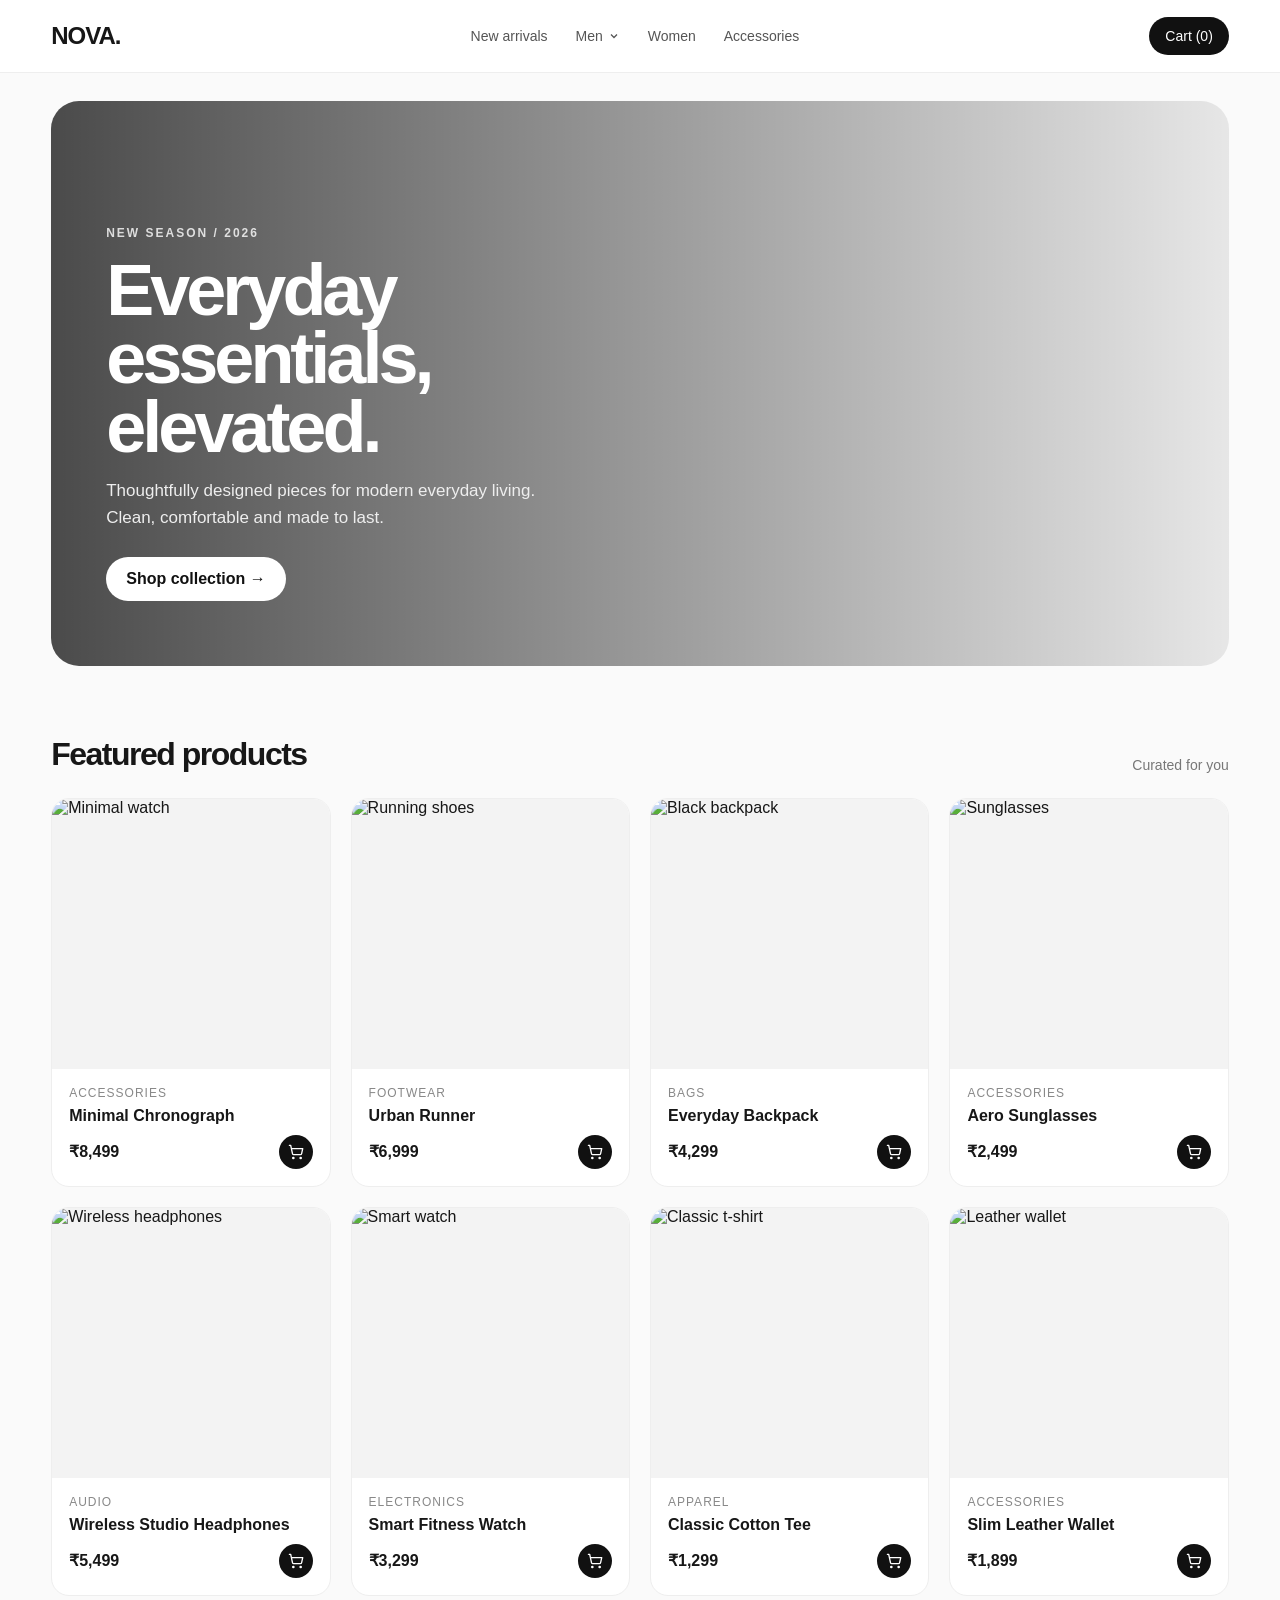
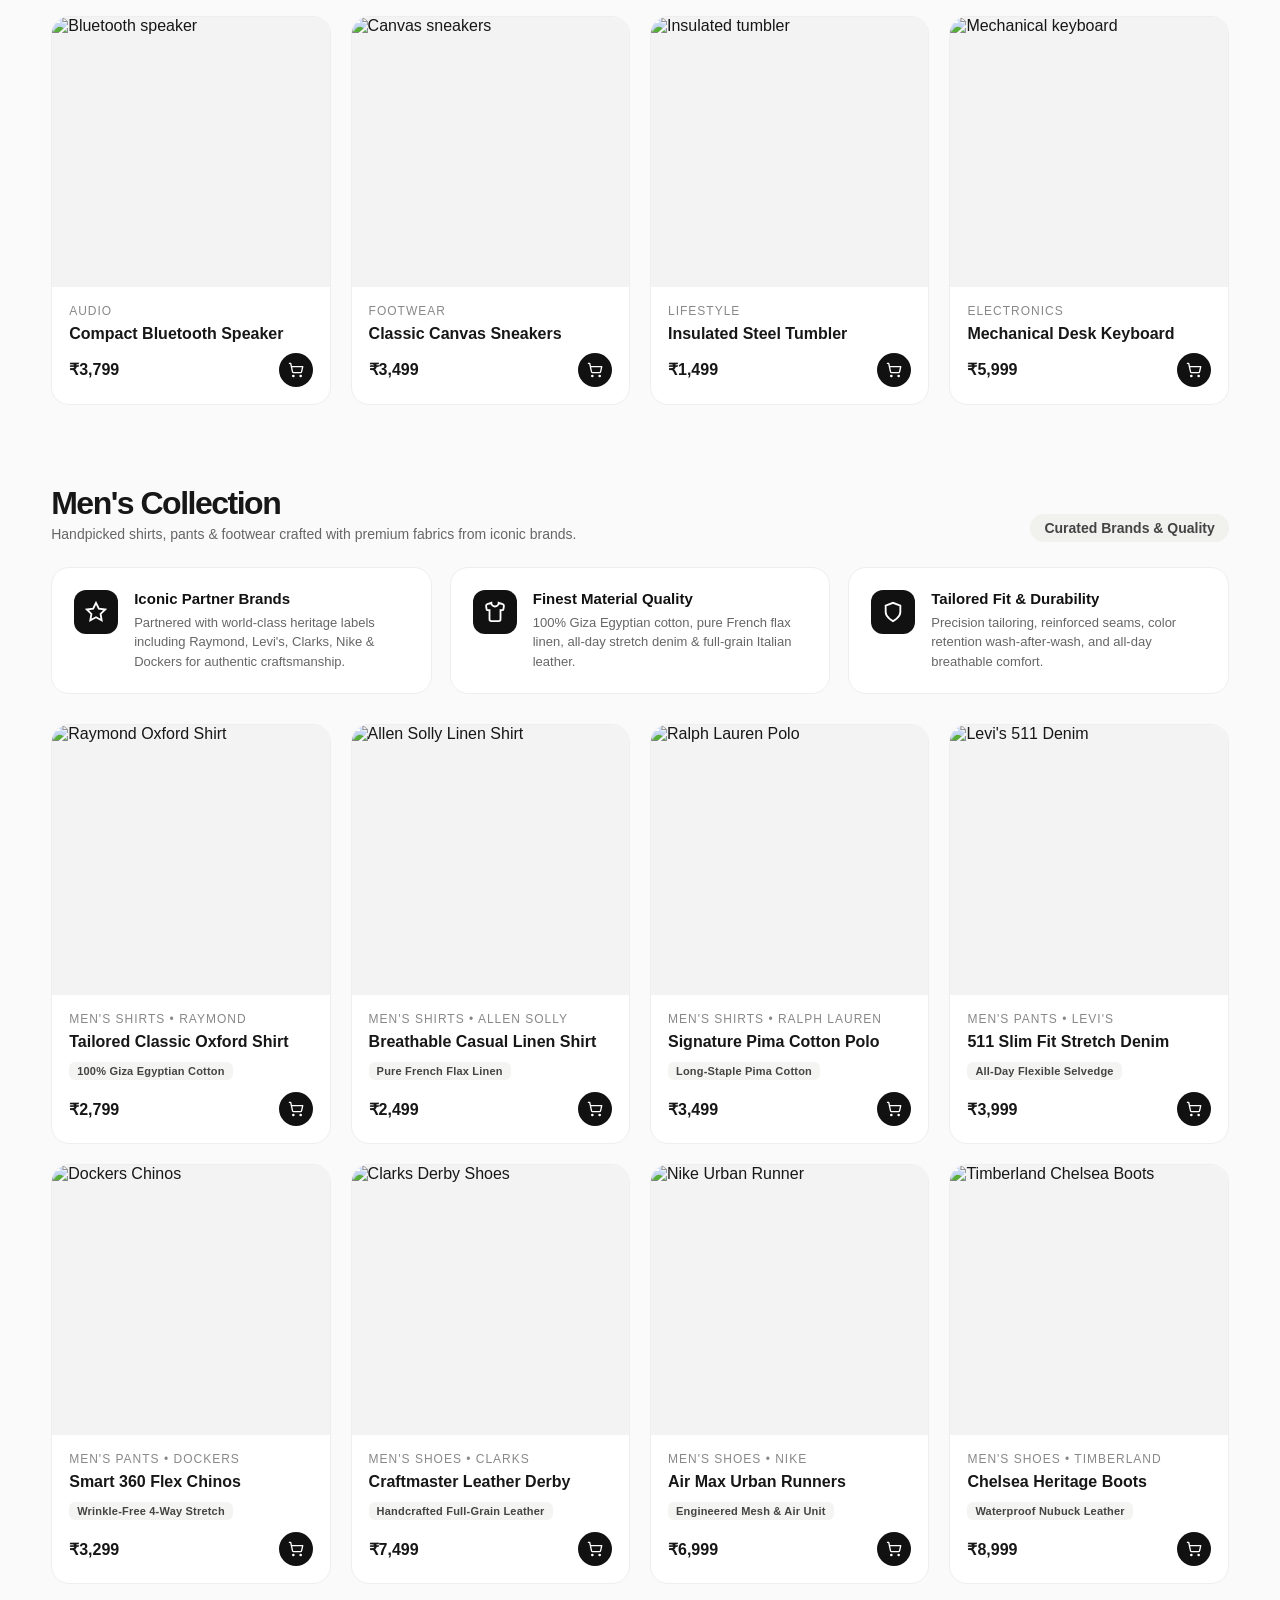
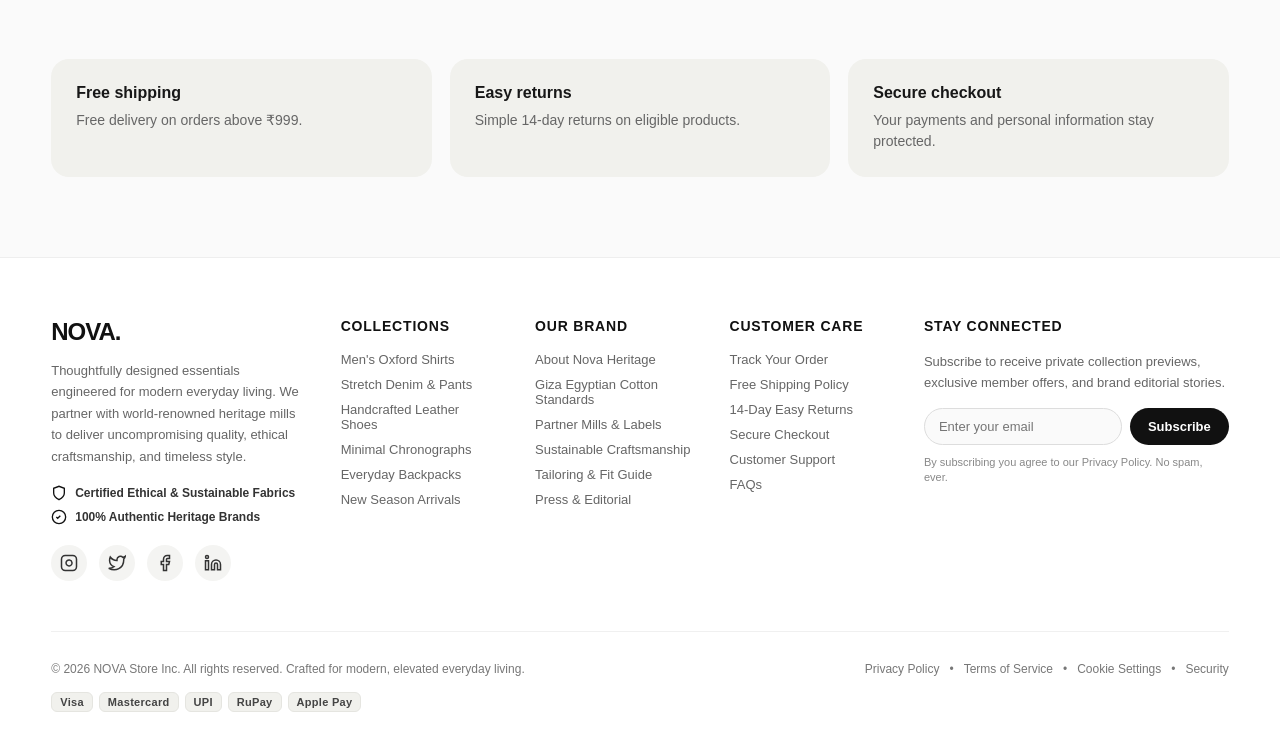
==== commit a3912800: "footer and some info" ====
--- a/index.html
+++ b/index.html
@@ -332,8 +332,115 @@
   </div>
 </main>
 
-<footer>
-  <div class="container">© 2026 NOVA. — Built for modern shopping.</div>
+<footer class="site-footer">
+  <div class="container">
+    <div class="footer-grid">
+      <!-- Column 1: Brand Info & Mission -->
+      <div class="footer-col brand-col">
+        <div class="footer-logo">NOVA.</div>
+        <p class="brand-desc">
+          Thoughtfully designed essentials engineered for modern everyday living. We partner with world-renowned heritage mills to deliver uncompromising quality, ethical craftsmanship, and timeless style.
+        </p>
+        <div class="brand-values">
+          <div class="value-item">
+            <svg width="16" height="16" viewBox="0 0 24 24" fill="none" stroke="currentColor" stroke-width="2"><path d="M12 22s8-4 8-10V5l-8-3-8 3v7c0 6 8 10 8 10z"/></svg>
+            <span>Certified Ethical & Sustainable Fabrics</span>
+          </div>
+          <div class="value-item">
+            <svg width="16" height="16" viewBox="0 0 24 24" fill="none" stroke="currentColor" stroke-width="2"><circle cx="12" cy="12" r="10"/><path d="M8 12l2 2 4-4"/></svg>
+            <span>100% Authentic Heritage Brands</span>
+          </div>
+        </div>
+        <div class="social-links">
+          <a href="#" aria-label="Instagram">
+            <svg width="18" height="18" viewBox="0 0 24 24" fill="none" stroke="currentColor" stroke-width="2"><rect x="2" y="2" width="20" height="20" rx="5" ry="5"/><path d="M16 11.37A4 4 0 1 1 12.63 8 4 4 0 0 1 16 11.37z"/><line x1="17.5" y1="6.5" x2="17.51" y2="6.5"/></svg>
+          </a>
+          <a href="#" aria-label="Twitter">
+            <svg width="18" height="18" viewBox="0 0 24 24" fill="none" stroke="currentColor" stroke-width="2"><path d="M23 3a10.9 10.9 0 0 1-3.14 1.53 4.48 4.48 0 0 0-7.86 3v1A10.66 10.66 0 0 1 3 4s-4 9 5 13a11.64 11.64 0 0 1-7 2c9 5 20 0 20-11.5a4.5 4.5 0 0 0-.08-.83A7.72 7.72 0 0 0 23 3z"/></svg>
+          </a>
+          <a href="#" aria-label="Facebook">
+            <svg width="18" height="18" viewBox="0 0 24 24" fill="none" stroke="currentColor" stroke-width="2"><path d="M18 2h-3a5 5 0 0 0-5 5v3H7v4h3v8h4v-8h3l1-4h-4V7a1 1 0 0 1 1-1h3z"/></svg>
+          </a>
+          <a href="#" aria-label="LinkedIn">
+            <svg width="18" height="18" viewBox="0 0 24 24" fill="none" stroke="currentColor" stroke-width="2"><path d="M16 8a6 6 0 0 1 6 6v7h-4v-7a2 2 0 0 0-2-2 2 2 0 0 0-2 2v7h-4v-7a6 6 0 0 1 6-6z"/><rect x="2" y="9" width="4" height="12"/><circle cx="4" cy="4" r="2"/></svg>
+          </a>
+        </div>
+      </div>
+
+      <!-- Column 2: Collections & Categories -->
+      <div class="footer-col">
+        <h4 class="footer-heading">Collections</h4>
+        <ul class="footer-links">
+          <li><a href="#men">Men's Oxford Shirts</a></li>
+          <li><a href="#men">Stretch Denim & Pants</a></li>
+          <li><a href="#men">Handcrafted Leather Shoes</a></li>
+          <li><a href="#shop">Minimal Chronographs</a></li>
+          <li><a href="#shop">Everyday Backpacks</a></li>
+          <li><a href="#shop">New Season Arrivals</a></li>
+        </ul>
+      </div>
+
+      <!-- Column 3: Brand & Quality -->
+      <div class="footer-col">
+        <h4 class="footer-heading">Our Brand</h4>
+        <ul class="footer-links">
+          <li><a href="#men">About Nova Heritage</a></li>
+          <li><a href="#men">Giza Egyptian Cotton Standards</a></li>
+          <li><a href="#men">Partner Mills & Labels</a></li>
+          <li><a href="#men">Sustainable Craftsmanship</a></li>
+          <li><a href="#men">Tailoring & Fit Guide</a></li>
+          <li><a href="#">Press & Editorial</a></li>
+        </ul>
+      </div>
+
+      <!-- Column 4: Customer Care -->
+      <div class="footer-col">
+        <h4 class="footer-heading">Customer Care</h4>
+        <ul class="footer-links">
+          <li><a href="#">Track Your Order</a></li>
+          <li><a href="#">Free Shipping Policy</a></li>
+          <li><a href="#">14-Day Easy Returns</a></li>
+          <li><a href="#">Secure Checkout</a></li>
+          <li><a href="#">Customer Support</a></li>
+          <li><a href="#">FAQs</a></li>
+        </ul>
+      </div>
+
+      <!-- Column 5: Newsletter Subscription -->
+      <div class="footer-col newsletter-col">
+        <h4 class="footer-heading">Stay Connected</h4>
+        <p class="newsletter-desc">Subscribe to receive private collection previews, exclusive member offers, and brand editorial stories.</p>
+        <form class="newsletter-form" onsubmit="event.preventDefault(); alert('Thank you for subscribing to Nova!');">
+          <input type="email" placeholder="Enter your email" required class="newsletter-input" />
+          <button type="submit" class="newsletter-btn">Subscribe</button>
+        </form>
+        <span class="newsletter-note">By subscribing you agree to our Privacy Policy. No spam, ever.</span>
+      </div>
+    </div>
+
+    <!-- Bottom Footer Bar: Copyright, Payment Badges, Legal -->
+    <div class="footer-bottom">
+      <div class="footer-copyright">
+        © 2026 NOVA Store Inc. All rights reserved. Crafted for modern, elevated everyday living.
+      </div>
+      <div class="footer-legal">
+        <a href="#">Privacy Policy</a>
+        <span>•</span>
+        <a href="#">Terms of Service</a>
+        <span>•</span>
+        <a href="#">Cookie Settings</a>
+        <span>•</span>
+        <a href="#">Security</a>
+      </div>
+      <div class="payment-badges">
+        <span class="pay-tag">Visa</span>
+        <span class="pay-tag">Mastercard</span>
+        <span class="pay-tag">UPI</span>
+        <span class="pay-tag">RuPay</span>
+        <span class="pay-tag">Apple Pay</span>
+      </div>
+    </div>
+  </div>
 </footer>
 
 <script>
--- a/style.css
+++ b/style.css
@@ -495,13 +495,238 @@
   line-height: 1.5;
 }
 
-footer {
-  margin-top: 50px;
-  padding: 35px 0;
+/* Enhanced Footer Styles */
+.site-footer {
+  margin-top: 80px;
+  background: #ffffff;
   border-top: 1px solid #eee;
+  padding: 60px 0 30px;
+  color: #555;
+  font-size: 13px;
+}
+
+.footer-grid {
+  display: grid;
+  grid-template-columns: 1.6fr 1fr 1fr 1fr 1.4fr;
+  gap: 36px;
+  padding-bottom: 50px;
+  border-bottom: 1px solid #f0f0f0;
+}
+
+.footer-col {
+  display: flex;
+  flex-direction: column;
+}
+
+.footer-logo {
+  font-size: 24px;
+  font-weight: 900;
+  letter-spacing: -1px;
+  color: #111;
+  margin-bottom: 14px;
+}
+
+.brand-desc {
+  font-size: 13px;
+  line-height: 1.65;
+  color: #666;
+  margin-bottom: 18px;
+}
+
+.brand-values {
+  display: flex;
+  flex-direction: column;
+  gap: 8px;
+  margin-bottom: 20px;
+}
+
+.value-item {
+  display: flex;
+  align-items: center;
+  gap: 8px;
+  font-size: 12px;
+  font-weight: 600;
+  color: #333;
+}
+
+.value-item svg {
+  color: #111;
+  flex-shrink: 0;
+}
+
+.social-links {
+  display: flex;
+  gap: 12px;
+}
+
+.social-links a {
+  width: 36px;
+  height: 36px;
+  border-radius: 50%;
+  background: #f4f4f2;
+  color: #333;
+  display: flex;
+  align-items: center;
+  justify-content: center;
+  transition: all 0.2s ease;
+}
+
+.social-links a:hover {
+  background: #111;
+  color: #fff;
+  transform: translateY(-2px);
+}
+
+.footer-heading {
+  font-size: 14px;
+  font-weight: 800;
+  color: #111;
+  text-transform: uppercase;
+  letter-spacing: 0.8px;
+  margin-bottom: 18px;
+}
+
+.footer-links {
+  list-style: none;
+  display: flex;
+  flex-direction: column;
+  gap: 10px;
+}
+
+.footer-links li a {
+  color: #666;
+  font-size: 13px;
+  transition: color 0.15s, transform 0.15s;
+  display: inline-block;
+}
+
+.footer-links li a:hover {
+  color: #000;
+  transform: translateX(2px);
+}
+
+.newsletter-desc {
+  font-size: 13px;
+  line-height: 1.6;
+  color: #666;
+  margin-bottom: 14px;
+}
+
+.newsletter-form {
+  display: flex;
+  gap: 8px;
+  margin-bottom: 10px;
+}
+
+.newsletter-input {
+  flex: 1;
+  min-width: 0;
+  padding: 10px 14px;
+  border: 1px solid #ddd;
+  border-radius: 999px;
+  font-size: 13px;
+  background: #fafafa;
+  color: #111;
+  outline: none;
+  transition: border-color 0.2s, background 0.2s;
+}
+
+.newsletter-input:focus {
+  border-color: #111;
+  background: #fff;
+}
+
+.newsletter-btn {
+  background: #111;
+  color: #fff;
+  padding: 10px 18px;
+  border-radius: 999px;
+  font-size: 13px;
+  font-weight: 700;
+  white-space: nowrap;
+  transition: background 0.15s, transform 0.15s;
+}
+
+.newsletter-btn:hover {
+  background: #333;
+  transform: translateY(-1px);
+}
+
+.newsletter-note {
+  font-size: 11px;
+  color: #888;
+  line-height: 1.4;
+}
+
+.footer-bottom {
+  display: flex;
+  align-items: center;
+  justify-content: space-between;
+  flex-wrap: wrap;
+  gap: 16px;
+  padding-top: 30px;
+  font-size: 12px;
   color: #777;
-  font-size: 13px;
-}
+}
+
+.footer-copyright {
+  max-width: 480px;
+}
+
+.footer-legal {
+  display: flex;
+  align-items: center;
+  gap: 10px;
+}
+
+.footer-legal a:hover {
+  color: #000;
+}
+
+.payment-badges {
+  display: flex;
+  align-items: center;
+  gap: 6px;
+}
+
+.pay-tag {
+  background: #f1f1ed;
+  border: 1px solid #e5e5e0;
+  border-radius: 6px;
+  padding: 3px 8px;
+  font-size: 11px;
+  font-weight: 700;
+  color: #444;
+  letter-spacing: 0.3px;
+}
+
+@media (max-width: 1024px) {
+  .footer-grid {
+    grid-template-columns: repeat(3, 1fr);
+  }
+  .footer-col.brand-col {
+    grid-column: span 3;
+  }
+  .footer-col.newsletter-col {
+    grid-column: span 3;
+  }
+}
+
+@media (max-width: 680px) {
+  .footer-grid {
+    grid-template-columns: 1fr;
+    gap: 28px;
+  }
+  .footer-col.brand-col,
+  .footer-col.newsletter-col {
+    grid-column: span 1;
+  }
+  .footer-bottom {
+    flex-direction: column;
+    align-items: flex-start;
+  }
+}
+
 
 @media (max-width: 900px) {
   .products {
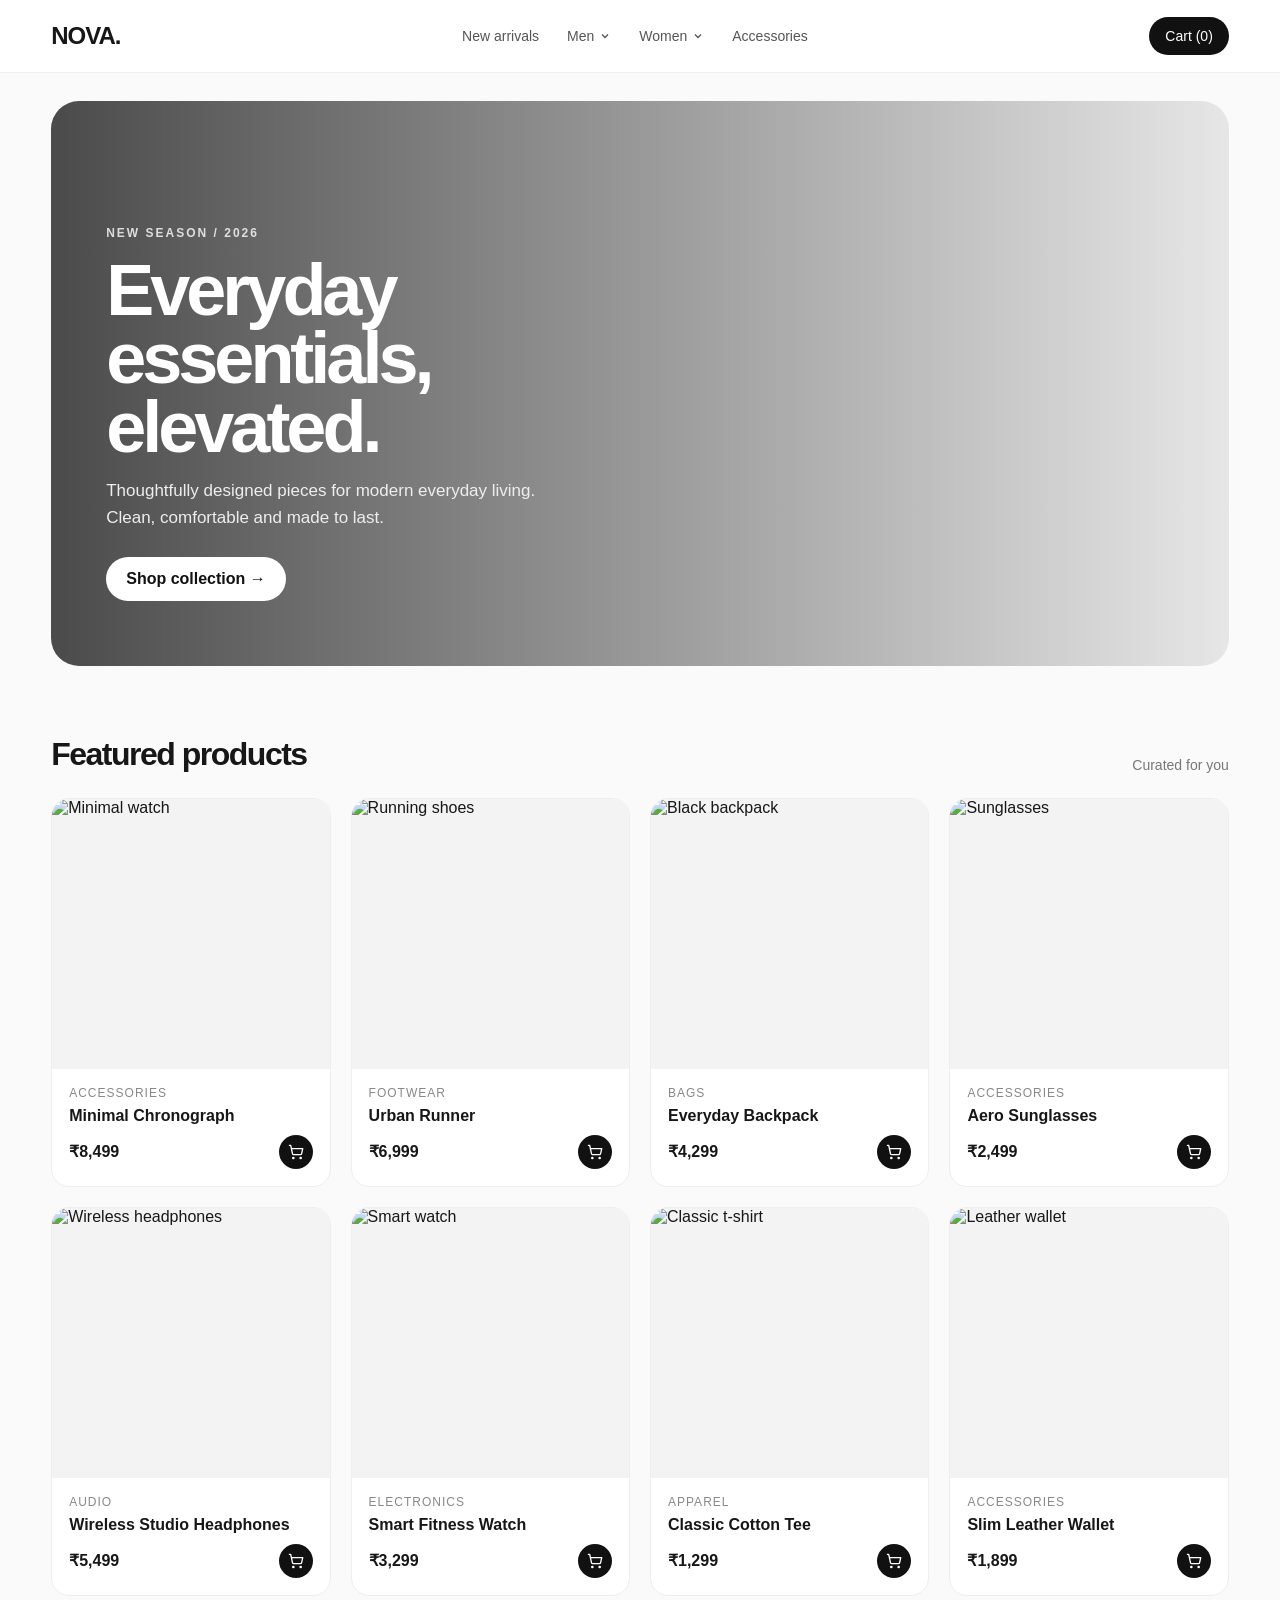
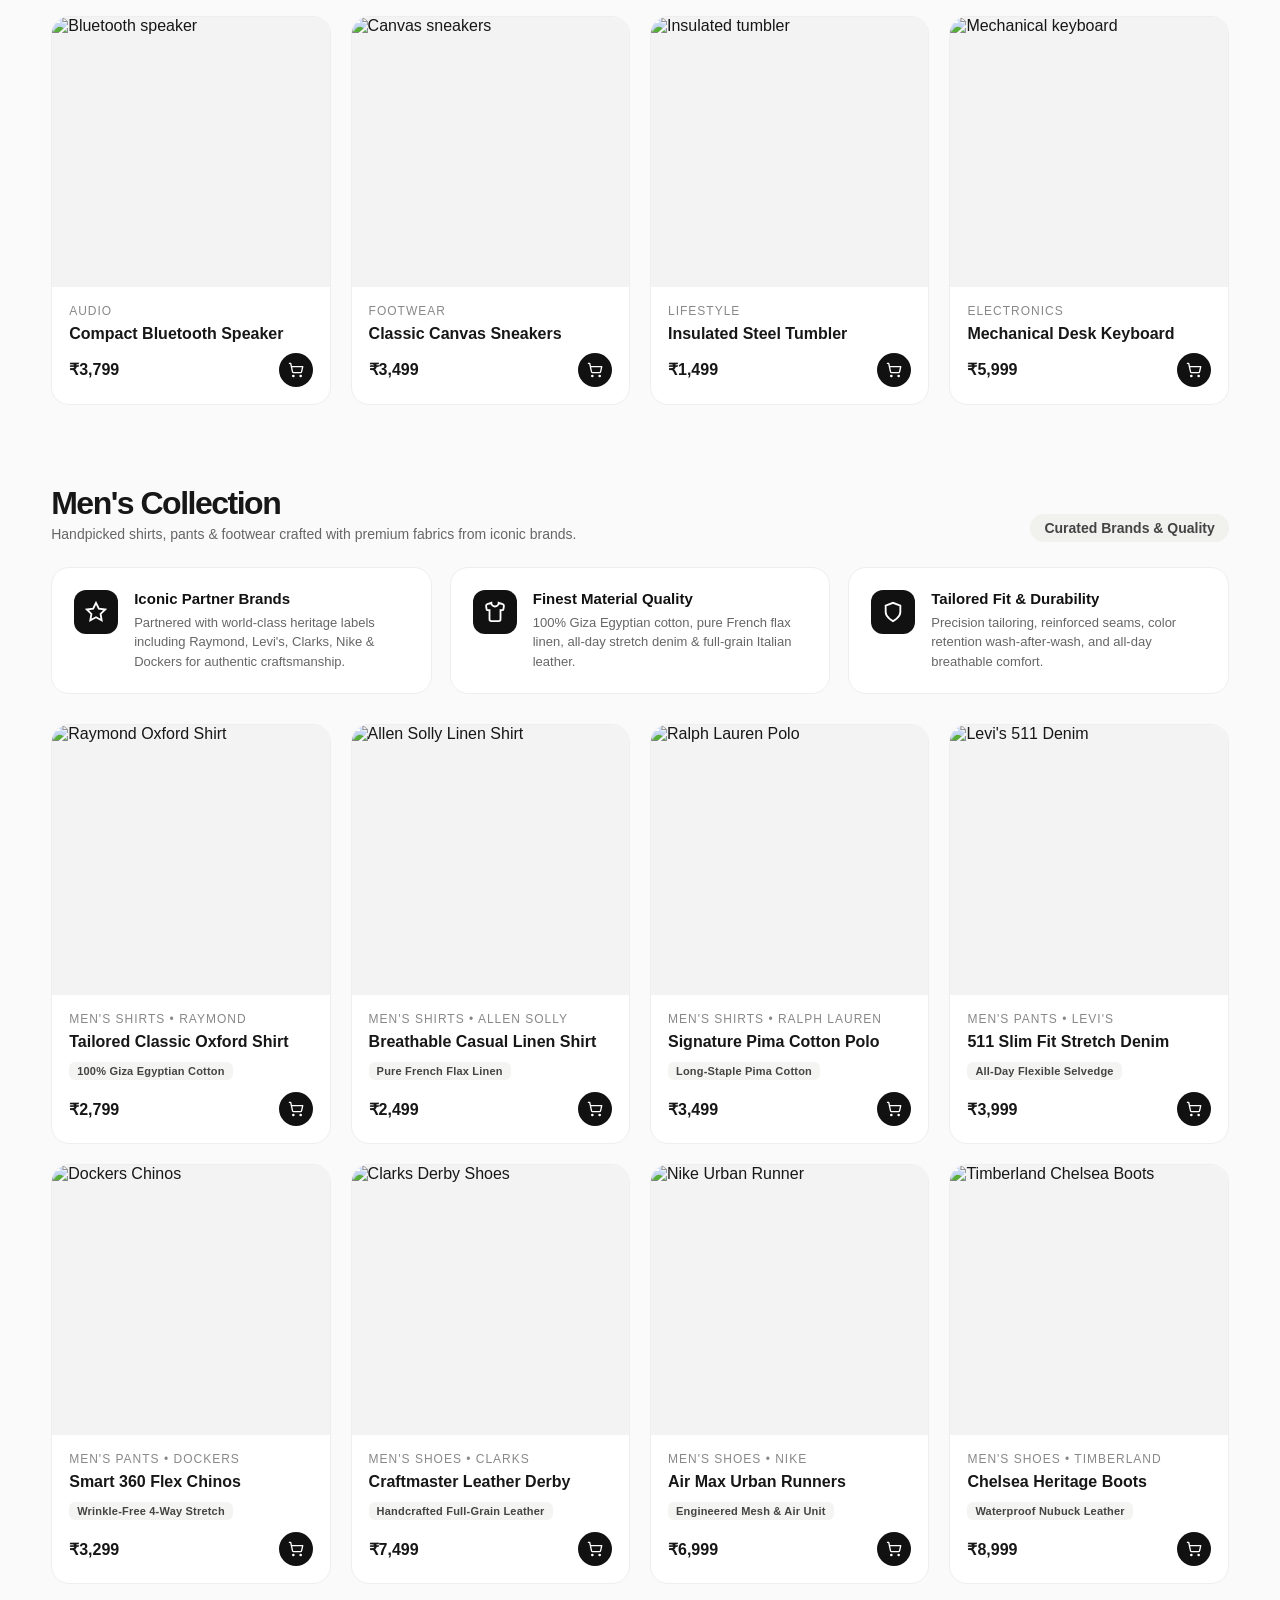
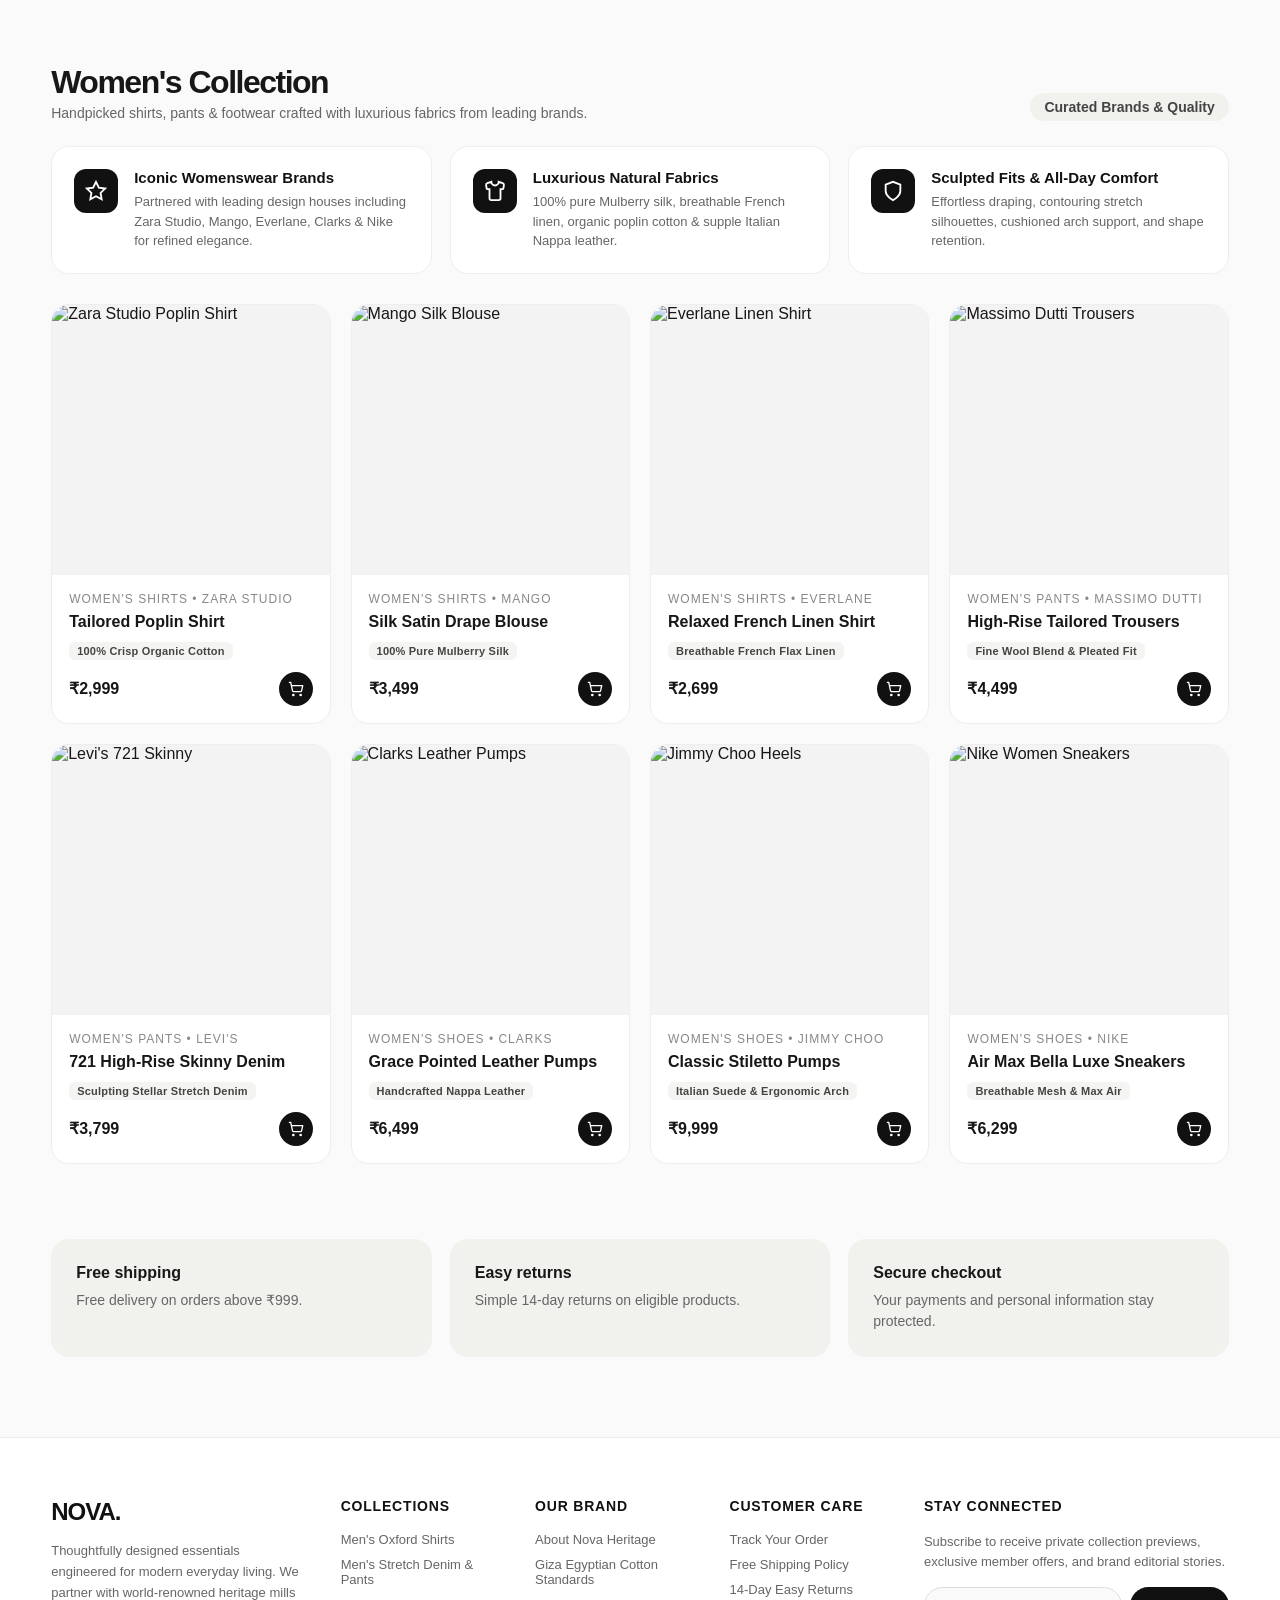
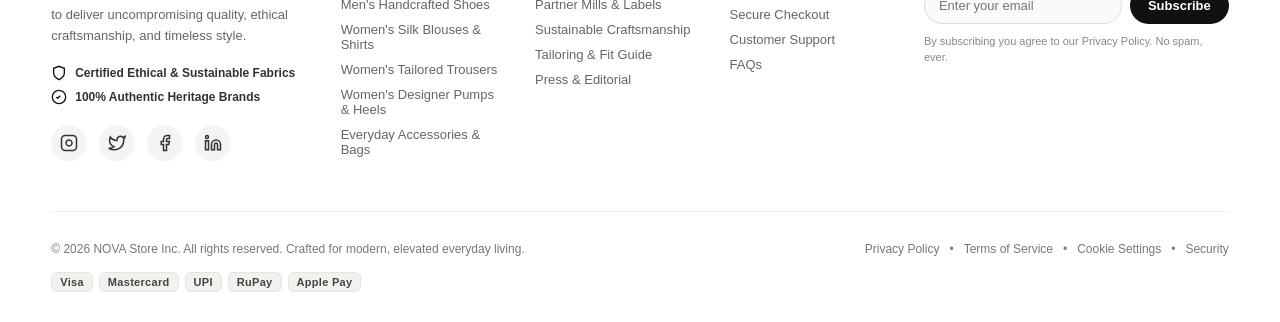
==== commit d39289fd: "add woman items" ====
--- a/index.html
+++ b/index.html
@@ -65,7 +65,58 @@
           </div>
         </div>
       </div>
-      <a href="#shop">Women</a>
+      <div class="nav-item">
+        <a href="#women" class="dropdown-trigger">Women <svg class="chevron" width="12" height="12" viewBox="0 0 24 24" fill="none" stroke="currentColor" stroke-width="2.5"><path d="M6 9l6 6 6-6"/></svg></a>
+        <div class="mega-menu">
+          <div class="mega-menu-inner">
+            <div class="mega-col">
+              <h3 class="mega-title">Shirts & Blouses</h3>
+              <p class="mega-sub">100% Mulberry Silk & Poplin</p>
+              <ul class="mega-list">
+                <li><a href="#women">Tailored Poplin Shirt <span>Zara Studio • Organic Cotton</span></a></li>
+                <li><a href="#women">Silk Satin Blouse <span>Mango • Pure Mulberry Silk</span></a></li>
+                <li><a href="#women">Relaxed Linen Shirt <span>Everlane • French Flax</span></a></li>
+              </ul>
+            </div>
+
+            <div class="mega-col">
+              <h3 class="mega-title">Pants & Trousers</h3>
+              <p class="mega-sub">Sculpted Stretch & Tailored Fits</p>
+              <ul class="mega-list">
+                <li><a href="#women">High-Rise Tailored Trousers <span>Massimo Dutti • Pleated Fit</span></a></li>
+                <li><a href="#women">721 High-Rise Skinny <span>Levi's • Sculpting Stretch</span></a></li>
+                <li><a href="#women">Straight Leg Chinos <span>Everlane • Premium Twill</span></a></li>
+              </ul>
+            </div>
+
+            <div class="mega-col">
+              <h3 class="mega-title">Footwear & Heels</h3>
+              <p class="mega-sub">Handcrafted Leather & Cushioning</p>
+              <ul class="mega-list">
+                <li><a href="#women">Pointed Leather Pumps <span>Clarks • Cushion Plus</span></a></li>
+                <li><a href="#women">Classic Stiletto Heels <span>Jimmy Choo • Italian Suede</span></a></li>
+                <li><a href="#women">Air Max Bella Luxe <span>Nike • Max Air Cushioning</span></a></li>
+              </ul>
+            </div>
+
+            <div class="mega-col mega-brand-col">
+              <div class="brand-spotlight">
+                <span class="spotlight-tag">Women's Spotlight</span>
+                <h4>Curated Womenswear Brands</h4>
+                <p>Elegantly crafted essentials designed with breathable natural fibers, sculpted silhouettes, and all-day comfort for the modern woman.</p>
+                <div class="brand-badges">
+                  <span>Zara Studio</span>
+                  <span>Mango</span>
+                  <span>Clarks</span>
+                  <span>Levi's</span>
+                  <span>Nike</span>
+                </div>
+                <a class="mega-cta" href="#women">Explore Women's Collection →</a>
+              </div>
+            </div>
+          </div>
+        </div>
+      </div>
       <a href="#shop">Accessories</a>
     </nav>
     <button class="cart" onclick="showCart()">Cart (<span id="cartCount">0</span>)</button>
@@ -320,6 +371,132 @@
           <div class="name">Chelsea Heritage Boots</div>
           <span class="quality-badge">Waterproof Nubuck Leather</span>
           <div class="price-row"><span class="price">₹8,999</span><button class="add" onclick="addToCart()" aria-label="Add to cart"><svg viewBox="0 0 24 24" fill="none" stroke="currentColor" stroke-width="2" stroke-linecap="round" stroke-linejoin="round"><circle cx="8" cy="21" r="1"/><circle cx="19" cy="21" r="1"/><path d="M2.05 2.05h2l2.66 12.42a2 2 0 0 0 2 1.58h9.78a2 2 0 0 0 1.95-1.57l1.65-7.43H5.12"/></svg></button></div>
+        </div>
+      </article>
+    </div>
+  </section>
+
+  <section id="women" class="women-section">
+    <div class="section-head">
+      <div>
+        <h2>Women's Collection</h2>
+        <p class="section-desc">Handpicked shirts, pants & footwear crafted with luxurious fabrics from leading brands.</p>
+      </div>
+      <span class="collection-tag">Curated Brands & Quality</span>
+    </div>
+
+    <!-- Brand Story & Quality Highlights -->
+    <div class="brand-info-banner">
+      <div class="brand-info-item">
+        <div class="brand-icon">
+          <svg width="22" height="22" viewBox="0 0 24 24" fill="none" stroke="currentColor" stroke-width="2"><path d="M12 2l3.09 6.26L22 9.27l-5 4.87 1.18 6.88L12 17.77l-6.18 3.25L7 14.14 2 9.27l6.91-1.01L12 2z"/></svg>
+        </div>
+        <div>
+          <b>Iconic Womenswear Brands</b>
+          <p>Partnered with leading design houses including Zara Studio, Mango, Everlane, Clarks & Nike for refined elegance.</p>
+        </div>
+      </div>
+
+      <div class="brand-info-item">
+        <div class="brand-icon">
+          <svg width="22" height="22" viewBox="0 0 24 24" fill="none" stroke="currentColor" stroke-width="2"><path d="M20.38 3.46L16 2a4 4 0 0 1-8 0L3.62 3.46a2 2 0 0 0-1.34 2.23l.58 3.47a1 1 0 0 0 .99.84H6v10c0 1.1.9 2 2 2h8a2 2 0 0 0 2-2V10h2.15a1 1 0 0 0 .99-.84l.58-3.47a2 2 0 0 0-1.34-2.23z"/></svg>
+        </div>
+        <div>
+          <b>Luxurious Natural Fabrics</b>
+          <p>100% pure Mulberry silk, breathable French linen, organic poplin cotton & supple Italian Nappa leather.</p>
+        </div>
+      </div>
+
+      <div class="brand-info-item">
+        <div class="brand-icon">
+          <svg width="22" height="22" viewBox="0 0 24 24" fill="none" stroke="currentColor" stroke-width="2"><path d="M12 22s8-4 8-10V5l-8-3-8 3v7c0 6 8 10 8 10z"/></svg>
+        </div>
+        <div>
+          <b>Sculpted Fits & All-Day Comfort</b>
+          <p>Effortless draping, contouring stretch silhouettes, cushioned arch support, and shape retention.</p>
+        </div>
+      </div>
+    </div>
+
+    <!-- Women's Products Grid (Shirts, Pants, Shoes) -->
+    <div class="products">
+      <article class="card">
+        <img loading="lazy" src="https://images.unsplash.com/photo-1598554747436-c9293d6a588f?auto=format&fit=crop&w=700&q=80" alt="Zara Studio Poplin Shirt">
+        <div class="info">
+          <div class="category">Women's Shirts • Zara Studio</div>
+          <div class="name">Tailored Poplin Shirt</div>
+          <span class="quality-badge">100% Crisp Organic Cotton</span>
+          <div class="price-row"><span class="price">₹2,999</span><button class="add" onclick="addToCart()" aria-label="Add to cart"><svg viewBox="0 0 24 24" fill="none" stroke="currentColor" stroke-width="2" stroke-linecap="round" stroke-linejoin="round"><circle cx="8" cy="21" r="1"/><circle cx="19" cy="21" r="1"/><path d="M2.05 2.05h2l2.66 12.42a2 2 0 0 0 2 1.58h9.78a2 2 0 0 0 1.95-1.57l1.65-7.43H5.12"/></svg></button></div>
+        </div>
+      </article>
+
+      <article class="card">
+        <img loading="lazy" src="https://images.unsplash.com/photo-1604014237800-1c9102c219da?auto=format&fit=crop&w=700&q=80" alt="Mango Silk Blouse">
+        <div class="info">
+          <div class="category">Women's Shirts • Mango</div>
+          <div class="name">Silk Satin Drape Blouse</div>
+          <span class="quality-badge">100% Pure Mulberry Silk</span>
+          <div class="price-row"><span class="price">₹3,499</span><button class="add" onclick="addToCart()" aria-label="Add to cart"><svg viewBox="0 0 24 24" fill="none" stroke="currentColor" stroke-width="2" stroke-linecap="round" stroke-linejoin="round"><circle cx="8" cy="21" r="1"/><circle cx="19" cy="21" r="1"/><path d="M2.05 2.05h2l2.66 12.42a2 2 0 0 0 2 1.58h9.78a2 2 0 0 0 1.95-1.57l1.65-7.43H5.12"/></svg></button></div>
+        </div>
+      </article>
+
+      <article class="card">
+        <img loading="lazy" src="https://images.unsplash.com/photo-1551803091-e20673f15770?auto=format&fit=crop&w=700&q=80" alt="Everlane Linen Shirt">
+        <div class="info">
+          <div class="category">Women's Shirts • Everlane</div>
+          <div class="name">Relaxed French Linen Shirt</div>
+          <span class="quality-badge">Breathable French Flax Linen</span>
+          <div class="price-row"><span class="price">₹2,699</span><button class="add" onclick="addToCart()" aria-label="Add to cart"><svg viewBox="0 0 24 24" fill="none" stroke="currentColor" stroke-width="2" stroke-linecap="round" stroke-linejoin="round"><circle cx="8" cy="21" r="1"/><circle cx="19" cy="21" r="1"/><path d="M2.05 2.05h2l2.66 12.42a2 2 0 0 0 2 1.58h9.78a2 2 0 0 0 1.95-1.57l1.65-7.43H5.12"/></svg></button></div>
+        </div>
+      </article>
+
+      <article class="card">
+        <img loading="lazy" src="https://images.unsplash.com/photo-1594633312681-425c7b97ccd1?auto=format&fit=crop&w=700&q=80" alt="Massimo Dutti Trousers">
+        <div class="info">
+          <div class="category">Women's Pants • Massimo Dutti</div>
+          <div class="name">High-Rise Tailored Trousers</div>
+          <span class="quality-badge">Fine Wool Blend & Pleated Fit</span>
+          <div class="price-row"><span class="price">₹4,499</span><button class="add" onclick="addToCart()" aria-label="Add to cart"><svg viewBox="0 0 24 24" fill="none" stroke="currentColor" stroke-width="2" stroke-linecap="round" stroke-linejoin="round"><circle cx="8" cy="21" r="1"/><circle cx="19" cy="21" r="1"/><path d="M2.05 2.05h2l2.66 12.42a2 2 0 0 0 2 1.58h9.78a2 2 0 0 0 1.95-1.57l1.65-7.43H5.12"/></svg></button></div>
+        </div>
+      </article>
+
+      <article class="card">
+        <img loading="lazy" src="https://images.unsplash.com/photo-1584370848010-d7fe6bc767ec?auto=format&fit=crop&w=700&q=80" alt="Levi's 721 Skinny">
+        <div class="info">
+          <div class="category">Women's Pants • Levi's</div>
+          <div class="name">721 High-Rise Skinny Denim</div>
+          <span class="quality-badge">Sculpting Stellar Stretch Denim</span>
+          <div class="price-row"><span class="price">₹3,799</span><button class="add" onclick="addToCart()" aria-label="Add to cart"><svg viewBox="0 0 24 24" fill="none" stroke="currentColor" stroke-width="2" stroke-linecap="round" stroke-linejoin="round"><circle cx="8" cy="21" r="1"/><circle cx="19" cy="21" r="1"/><path d="M2.05 2.05h2l2.66 12.42a2 2 0 0 0 2 1.58h9.78a2 2 0 0 0 1.95-1.57l1.65-7.43H5.12"/></svg></button></div>
+        </div>
+      </article>
+
+      <article class="card">
+        <img loading="lazy" src="https://images.unsplash.com/photo-1543163521-1bf539c55dd2?auto=format&fit=crop&w=700&q=80" alt="Clarks Leather Pumps">
+        <div class="info">
+          <div class="category">Women's Shoes • Clarks</div>
+          <div class="name">Grace Pointed Leather Pumps</div>
+          <span class="quality-badge">Handcrafted Nappa Leather</span>
+          <div class="price-row"><span class="price">₹6,499</span><button class="add" onclick="addToCart()" aria-label="Add to cart"><svg viewBox="0 0 24 24" fill="none" stroke="currentColor" stroke-width="2" stroke-linecap="round" stroke-linejoin="round"><circle cx="8" cy="21" r="1"/><circle cx="19" cy="21" r="1"/><path d="M2.05 2.05h2l2.66 12.42a2 2 0 0 0 2 1.58h9.78a2 2 0 0 0 1.95-1.57l1.65-7.43H5.12"/></svg></button></div>
+        </div>
+      </article>
+
+      <article class="card">
+        <img loading="lazy" src="https://images.unsplash.com/photo-1515347619252-60a4bf4fff4f?auto=format&fit=crop&w=700&q=80" alt="Jimmy Choo Heels">
+        <div class="info">
+          <div class="category">Women's Shoes • Jimmy Choo</div>
+          <div class="name">Classic Stiletto Pumps</div>
+          <span class="quality-badge">Italian Suede & Ergonomic Arch</span>
+          <div class="price-row"><span class="price">₹9,999</span><button class="add" onclick="addToCart()" aria-label="Add to cart"><svg viewBox="0 0 24 24" fill="none" stroke="currentColor" stroke-width="2" stroke-linecap="round" stroke-linejoin="round"><circle cx="8" cy="21" r="1"/><circle cx="19" cy="21" r="1"/><path d="M2.05 2.05h2l2.66 12.42a2 2 0 0 0 2 1.58h9.78a2 2 0 0 0 1.95-1.57l1.65-7.43H5.12"/></svg></button></div>
+        </div>
+      </article>
+
+      <article class="card">
+        <img loading="lazy" src="https://images.unsplash.com/photo-1560769629-975ec94e6a86?auto=format&fit=crop&w=700&q=80" alt="Nike Women Sneakers">
+        <div class="info">
+          <div class="category">Women's Shoes • Nike</div>
+          <div class="name">Air Max Bella Luxe Sneakers</div>
+          <span class="quality-badge">Breathable Mesh & Max Air</span>
+          <div class="price-row"><span class="price">₹6,299</span><button class="add" onclick="addToCart()" aria-label="Add to cart"><svg viewBox="0 0 24 24" fill="none" stroke="currentColor" stroke-width="2" stroke-linecap="round" stroke-linejoin="round"><circle cx="8" cy="21" r="1"/><circle cx="19" cy="21" r="1"/><path d="M2.05 2.05h2l2.66 12.42a2 2 0 0 0 2 1.58h9.78a2 2 0 0 0 1.95-1.57l1.65-7.43H5.12"/></svg></button></div>
         </div>
       </article>
     </div>
@@ -372,11 +549,12 @@
         <h4 class="footer-heading">Collections</h4>
         <ul class="footer-links">
           <li><a href="#men">Men's Oxford Shirts</a></li>
-          <li><a href="#men">Stretch Denim & Pants</a></li>
-          <li><a href="#men">Handcrafted Leather Shoes</a></li>
-          <li><a href="#shop">Minimal Chronographs</a></li>
-          <li><a href="#shop">Everyday Backpacks</a></li>
-          <li><a href="#shop">New Season Arrivals</a></li>
+          <li><a href="#men">Men's Stretch Denim & Pants</a></li>
+          <li><a href="#men">Men's Handcrafted Shoes</a></li>
+          <li><a href="#women">Women's Silk Blouses & Shirts</a></li>
+          <li><a href="#women">Women's Tailored Trousers</a></li>
+          <li><a href="#women">Women's Designer Pumps & Heels</a></li>
+          <li><a href="#shop">Everyday Accessories & Bags</a></li>
         </ul>
       </div>
 
--- a/style.css
+++ b/style.css
@@ -73,7 +73,8 @@
   align-items: center;
 }
 
-.men-trigger {
+.men-trigger,
+.dropdown-trigger {
   display: inline-flex;
   align-items: center;
   gap: 5px;
@@ -81,15 +82,18 @@
   cursor: pointer;
 }
 
-.men-trigger .chevron {
+.men-trigger .chevron,
+.dropdown-trigger .chevron {
   transition: transform 0.2s ease;
 }
 
-.nav-item:hover .men-trigger {
+.nav-item:hover .men-trigger,
+.nav-item:hover .dropdown-trigger {
   color: #000;
 }
 
-.nav-item:hover .men-trigger .chevron {
+.nav-item:hover .men-trigger .chevron,
+.nav-item:hover .dropdown-trigger .chevron {
   transform: rotate(180deg);
 }
 
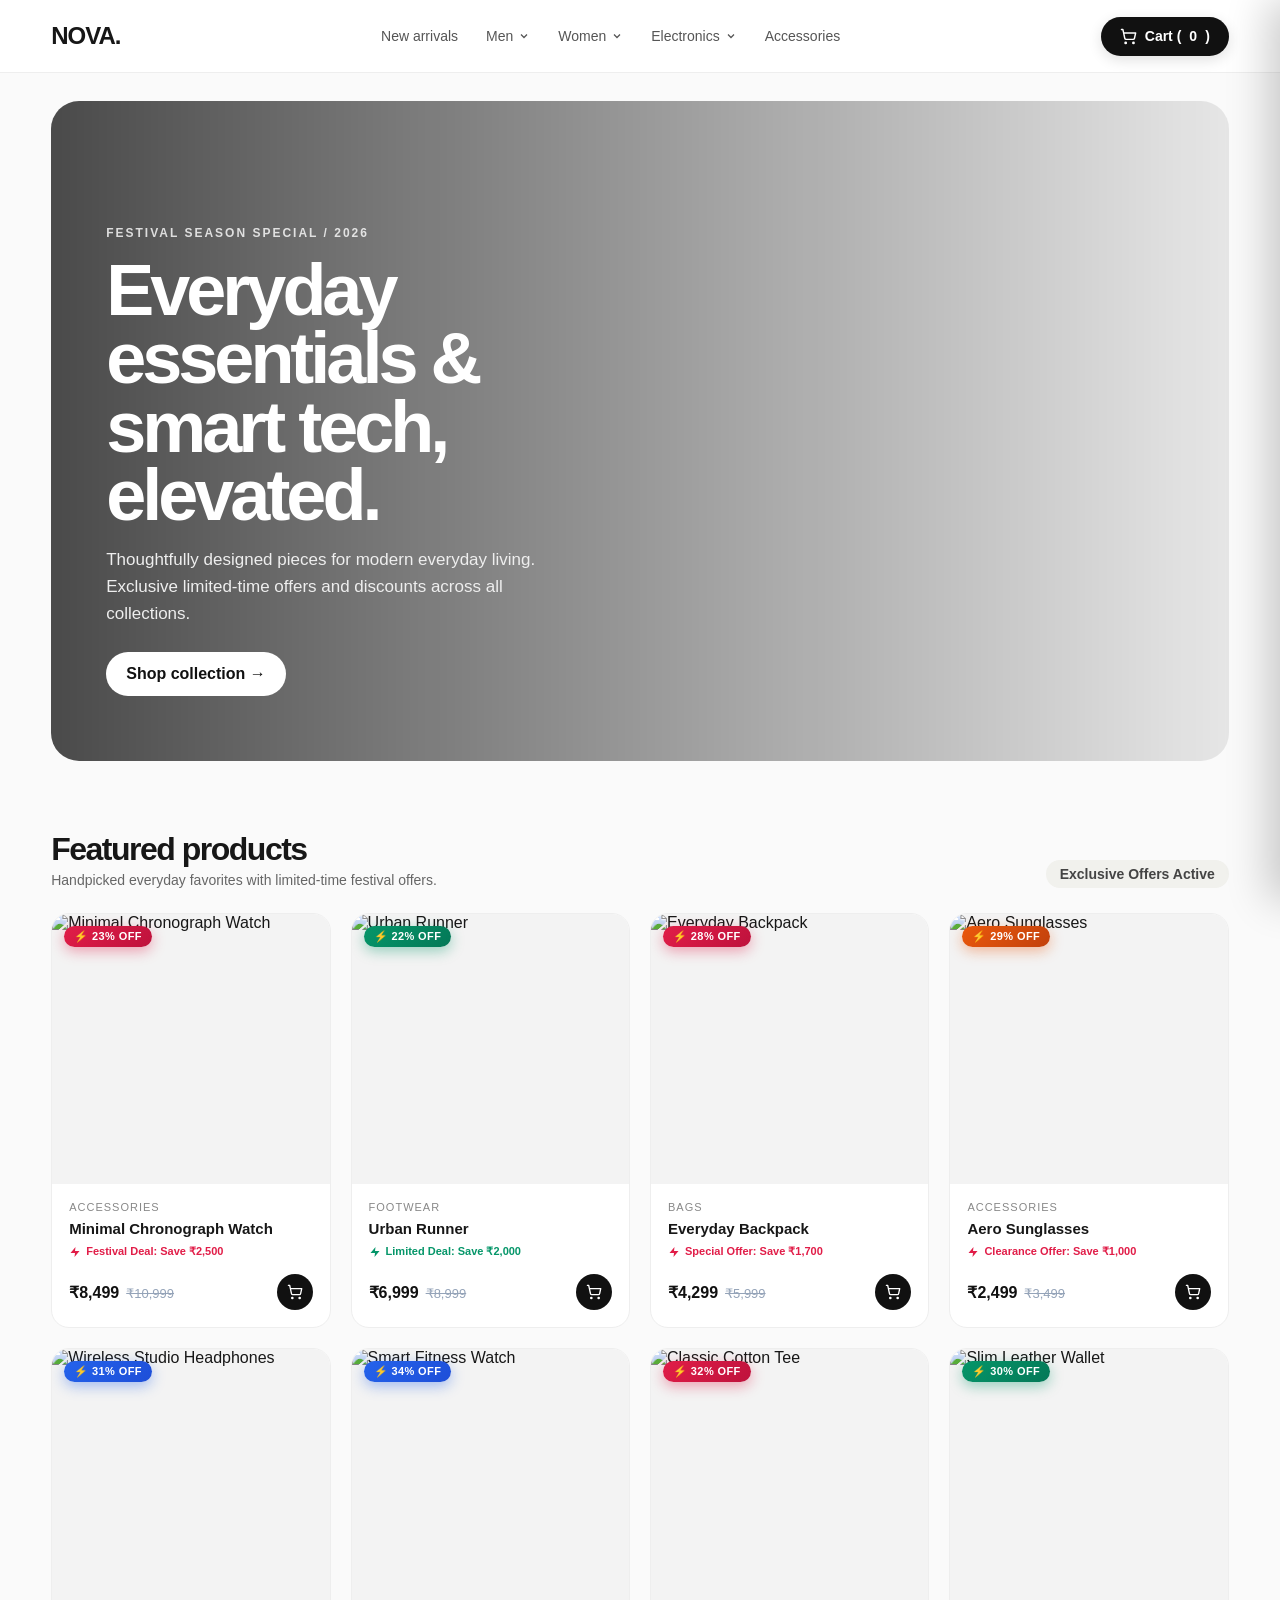
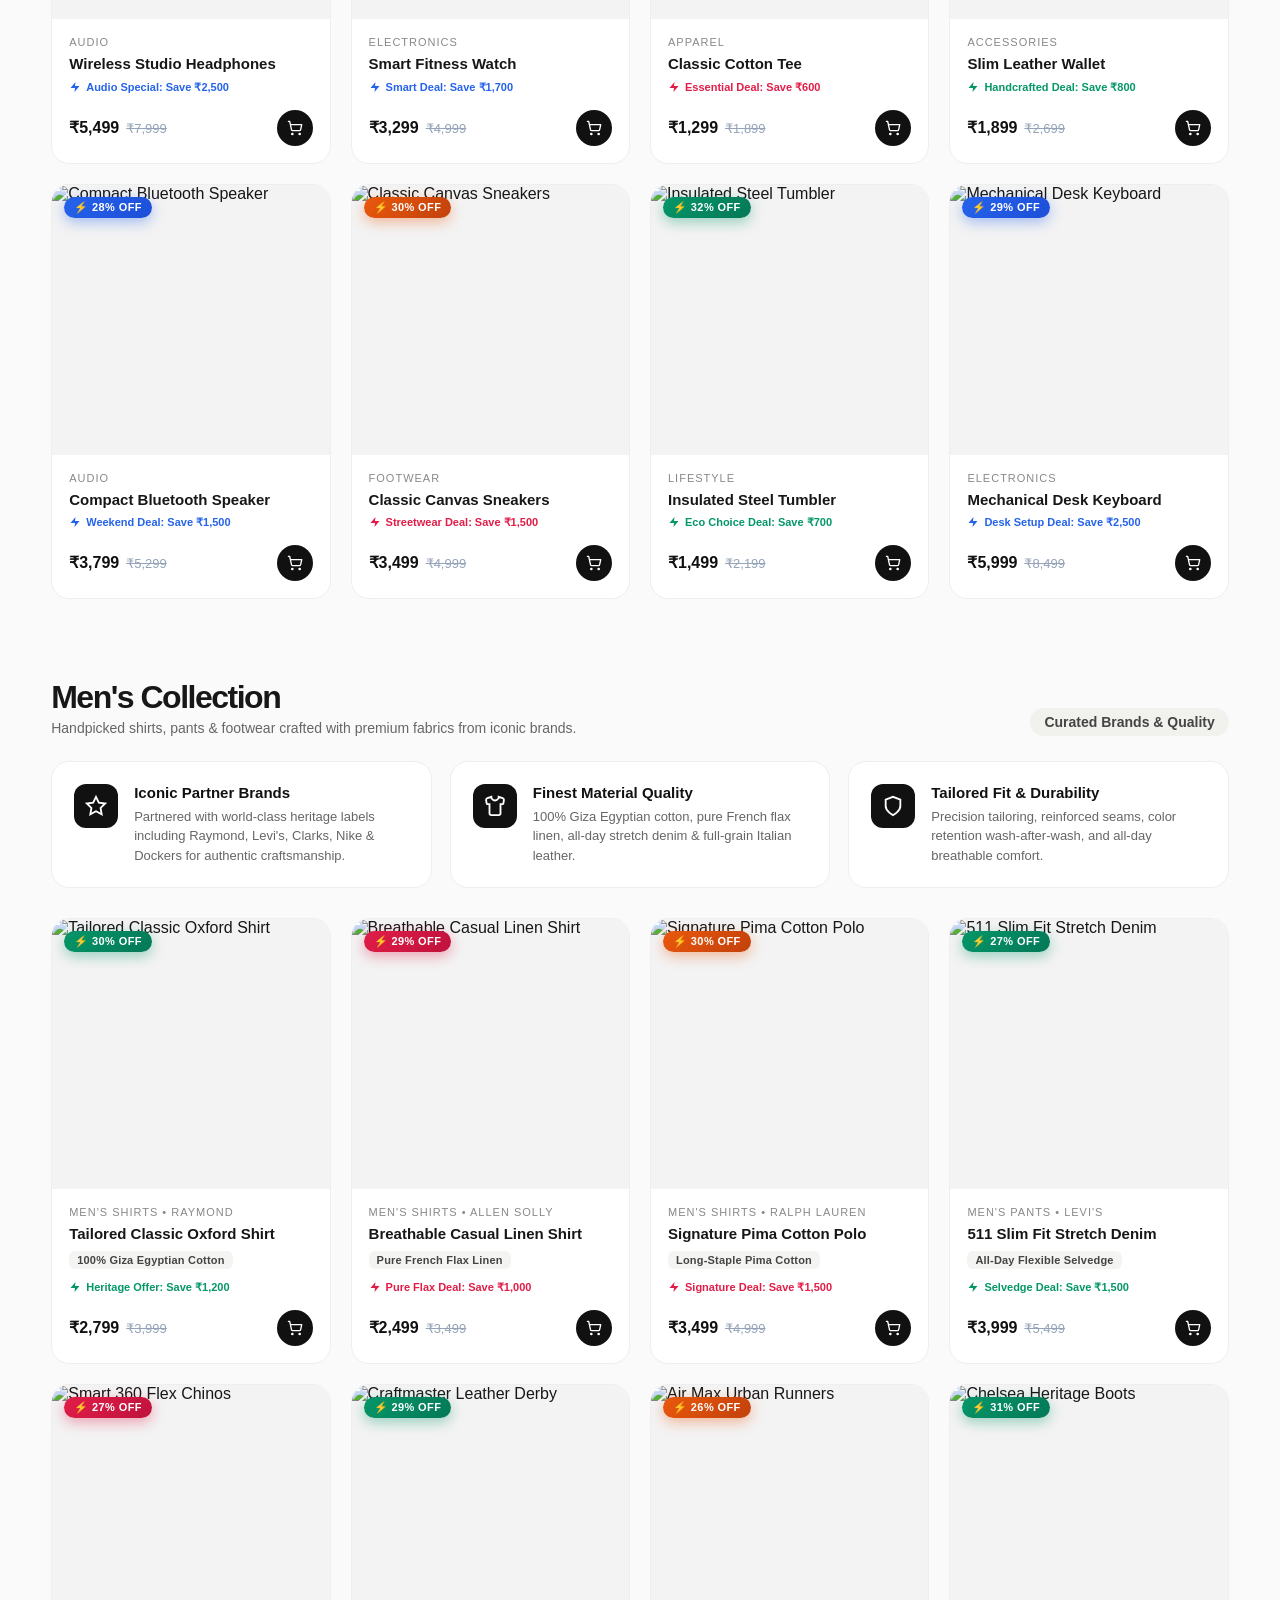
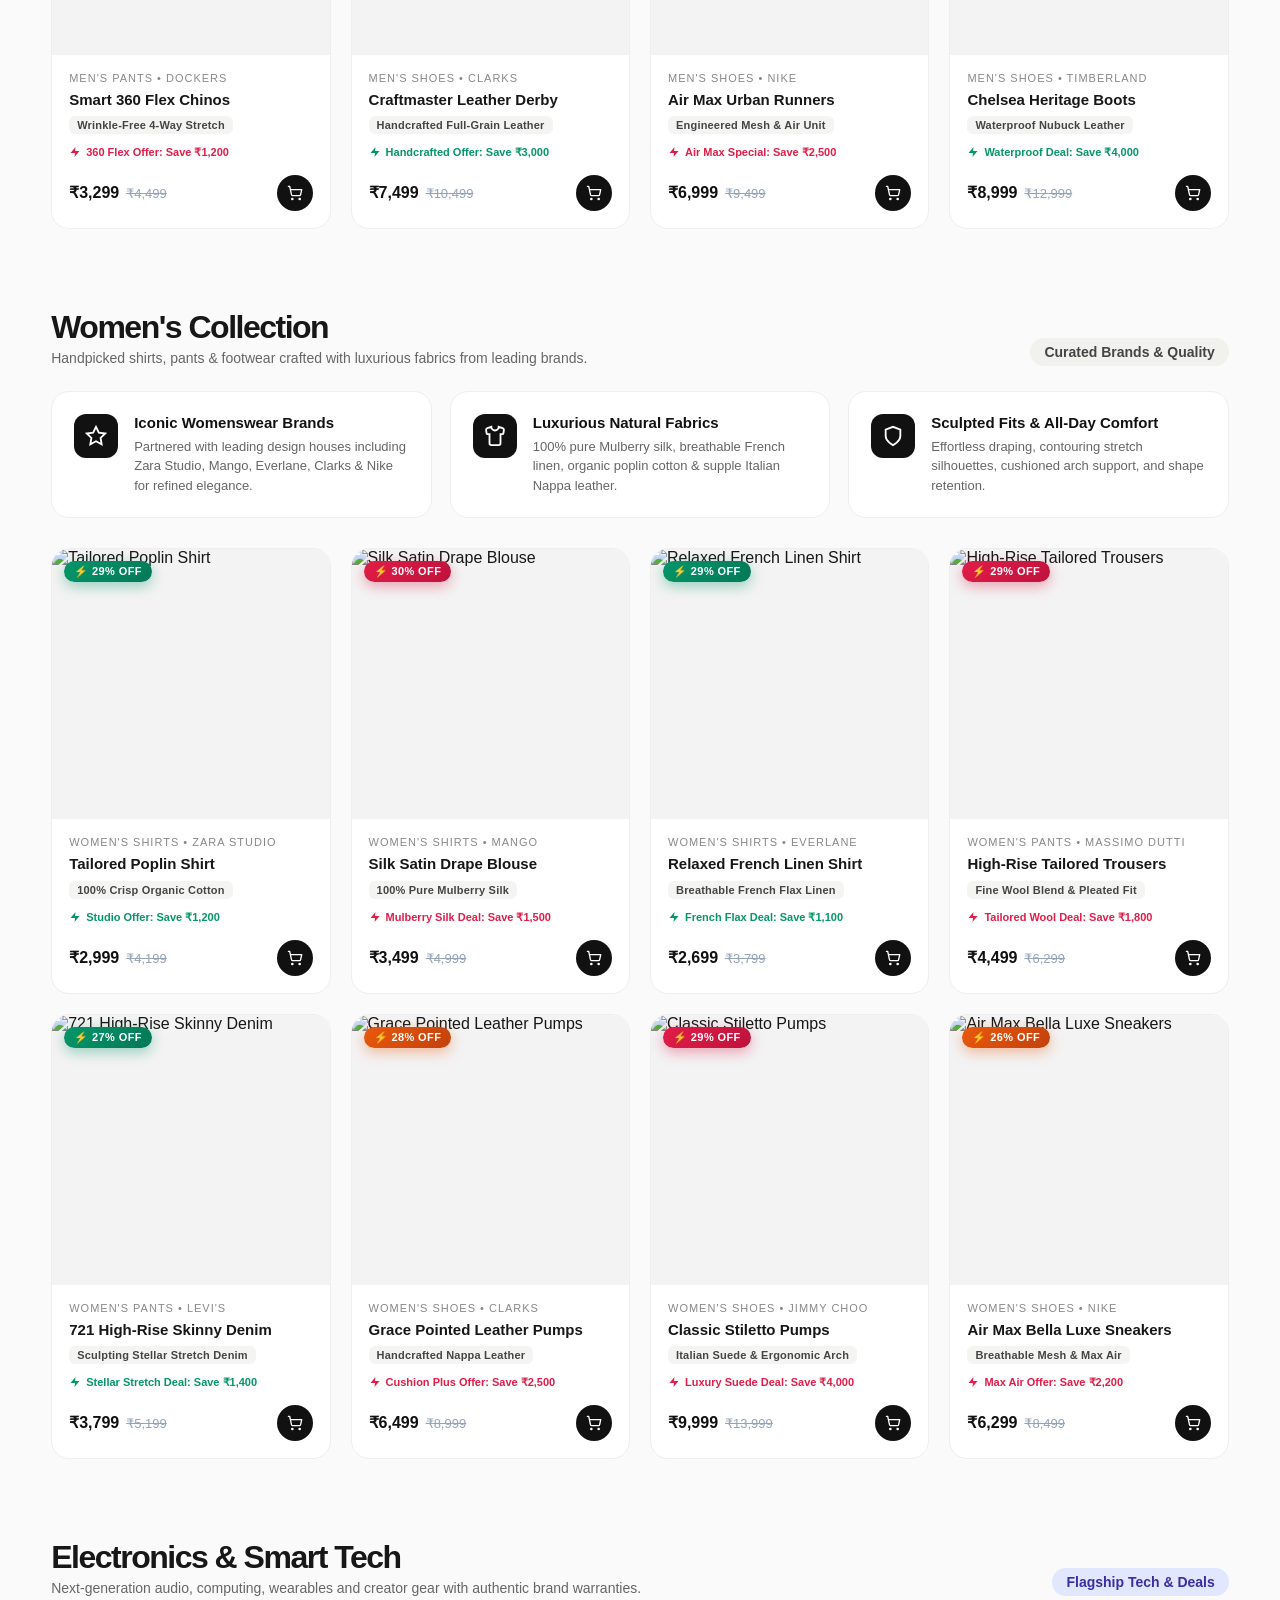
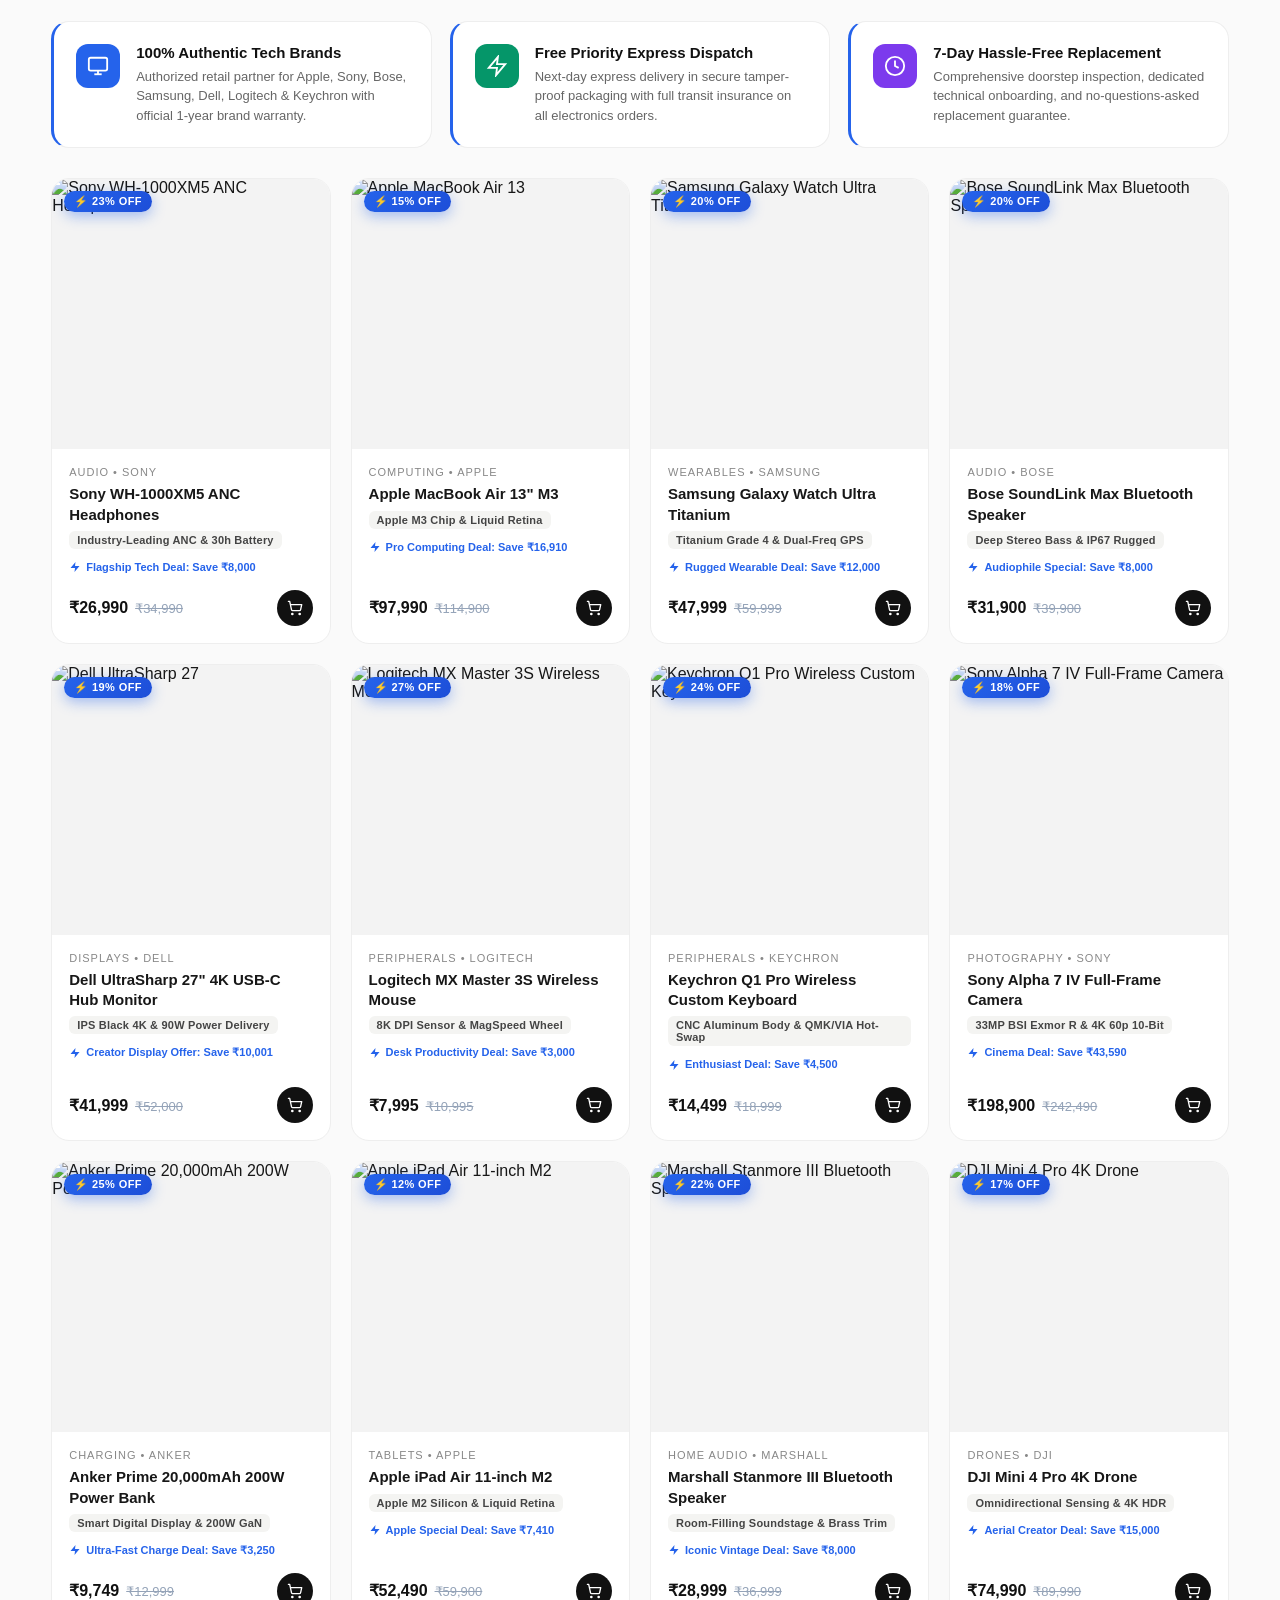
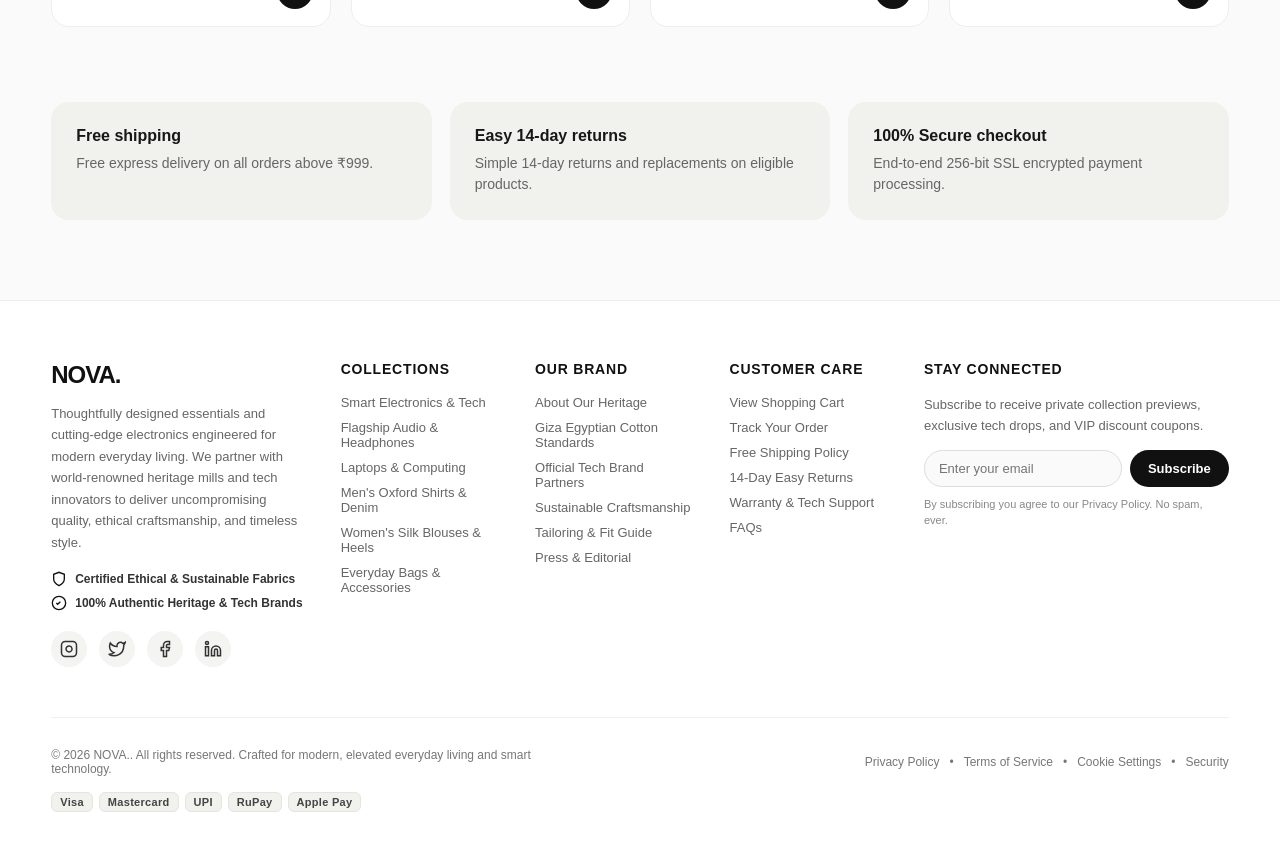
==== commit 2d8c0ec4: "fix: the all file strecture and add the electronics products" ====
--- a/index.html
+++ b/index.html
@@ -4,7 +4,8 @@
   <meta charset="UTF-8" />
   <meta name="viewport" content="width=device-width, initial-scale=1.0" />
   <title>Nova — Modern Store</title>
-  <link rel="stylesheet" href="style.css" />
+  <link rel="stylesheet" href="css/style.css" />
+  <link rel="stylesheet" href="css/cart.css" />
 </head>
 <body>
 
@@ -13,6 +14,8 @@
     <div class="logo">NOVA.</div>
     <nav class="nav-links">
       <a href="#shop">New arrivals</a>
+      
+      <!-- Men Mega Menu -->
       <div class="nav-item">
         <a href="#men" class="men-trigger">Men <svg class="chevron" width="12" height="12" viewBox="0 0 24 24" fill="none" stroke="currentColor" stroke-width="2.5"><path d="M6 9l6 6 6-6"/></svg></a>
         <div class="mega-menu">
@@ -65,6 +68,8 @@
           </div>
         </div>
       </div>
+
+      <!-- Women Mega Menu -->
       <div class="nav-item">
         <a href="#women" class="dropdown-trigger">Women <svg class="chevron" width="12" height="12" viewBox="0 0 24 24" fill="none" stroke="currentColor" stroke-width="2.5"><path d="M6 9l6 6 6-6"/></svg></a>
         <div class="mega-menu">
@@ -117,139 +122,434 @@
           </div>
         </div>
       </div>
+
+      <!-- Electronics Mega Menu -->
+      <div class="nav-item">
+        <a href="#electronics" class="dropdown-trigger">Electronics <svg class="chevron" width="12" height="12" viewBox="0 0 24 24" fill="none" stroke="currentColor" stroke-width="2.5"><path d="M6 9l6 6 6-6"/></svg></a>
+        <div class="mega-menu">
+          <div class="mega-menu-inner">
+            <div class="mega-col">
+              <h3 class="mega-title">Audio & Sound</h3>
+              <p class="mega-sub">Hi-Res Audio & Noise Cancelling</p>
+              <ul class="mega-list">
+                <li><a href="#electronics">Sony WH-1000XM5 <span>Industry Leading ANC • 30h</span></a></li>
+                <li><a href="#electronics">Bose SoundLink Max <span>Deep Stereo Bass • IP67</span></a></li>
+                <li><a href="#electronics">Marshall Stanmore III <span>Room-Filling Iconic Sound</span></a></li>
+              </ul>
+            </div>
+
+            <div class="mega-col">
+              <h3 class="mega-title">Computing & Laptops</h3>
+              <p class="mega-sub">Ultra-Thin, M3 & 4K Displays</p>
+              <ul class="mega-list">
+                <li><a href="#electronics">Apple MacBook Air M3 <span>Liquid Retina • 18h Battery</span></a></li>
+                <li><a href="#electronics">Dell UltraSharp 4K Hub <span>27-inch • USB-C 90W</span></a></li>
+                <li><a href="#electronics">Apple iPad Air M2 <span>Liquid Retina Display</span></a></li>
+              </ul>
+            </div>
+
+            <div class="mega-col">
+              <h3 class="mega-title">Wearables & Peripherals</h3>
+              <p class="mega-sub">Smartwatches & Custom Desks</p>
+              <ul class="mega-list">
+                <li><a href="#electronics">Galaxy Watch Ultra <span>Titanium Grade 4 • Dual GPS</span></a></li>
+                <li><a href="#electronics">Logitech MX Master 3S <span>8K DPI • Silent Clicks</span></a></li>
+                <li><a href="#electronics">Keychron Q1 Pro <span>Custom Mechanical • QMK</span></a></li>
+              </ul>
+            </div>
+
+            <div class="mega-col mega-brand-col">
+              <div class="brand-spotlight">
+                <span class="spotlight-tag">Tech Spotlight</span>
+                <h4>Smart Electronics & Offers</h4>
+                <p>Experience groundbreaking performance with official brand warranties, instant discounts, and express dispatch on flagship tech gear.</p>
+                <div class="brand-badges">
+                  <span>Apple</span>
+                  <span>Sony</span>
+                  <span>Bose</span>
+                  <span>Samsung</span>
+                  <span>Dell</span>
+                </div>
+                <a class="mega-cta" href="#electronics">Explore Electronics →</a>
+              </div>
+            </div>
+          </div>
+        </div>
+      </div>
+
       <a href="#shop">Accessories</a>
     </nav>
-    <button class="cart" onclick="showCart()">Cart (<span id="cartCount">0</span>)</button>
+    <button class="cart" onclick="openCart()" aria-label="Open Shopping Cart">
+      <svg width="17" height="17" viewBox="0 0 24 24" fill="none" stroke="currentColor" stroke-width="2" stroke-linecap="round" stroke-linejoin="round">
+        <circle cx="8" cy="21" r="1"/>
+        <circle cx="19" cy="21" r="1"/>
+        <path d="M2.05 2.05h2l2.66 12.42a2 2 0 0 0 2 1.58h9.78a2 2 0 0 0 1.95-1.57l1.65-7.43H5.12"/>
+      </svg>
+      Cart (<span id="cartCount">0</span>)
+    </button>
   </div>
 </header>
 
 <main class="container">
   <section class="hero">
     <div class="hero-content">
-      <div class="eyebrow">New season / 2026</div>
-      <h1>Everyday essentials, elevated.</h1>
-      <p>Thoughtfully designed pieces for modern everyday living. Clean, comfortable and made to last.</p>
+      <div class="eyebrow">Festival Season Special / 2026</div>
+      <h1>Everyday essentials & smart tech, elevated.</h1>
+      <p>Thoughtfully designed pieces for modern everyday living. Exclusive limited-time offers and discounts across all collections.</p>
       <a class="btn" href="#shop">Shop collection →</a>
     </div>
   </section>
 
+  <!-- Featured Products Section -->
   <section id="shop">
     <div class="section-head">
-      <h2>Featured products</h2>
-      <span>Curated for you</span>
+      <div>
+        <h2>Featured products</h2>
+        <p class="section-desc">Handpicked everyday favorites with limited-time festival offers.</p>
+      </div>
+      <span class="collection-tag">Exclusive Offers Active</span>
     </div>
 
     <div class="products">
       <article class="card">
-        <img loading="lazy" src="https://images.unsplash.com/photo-1523275335684-37898b6baf30?auto=format&fit=crop&w=700&q=80" alt="Minimal watch">
+        <div class="card-img-wrap">
+          <span class="card-offer-badge">⚡ 23% OFF</span>
+          <img loading="lazy" src="https://images.unsplash.com/photo-1523275335684-37898b6baf30?auto=format&fit=crop&w=700&q=80" alt="Minimal Chronograph Watch">
+        </div>
         <div class="info">
           <div class="category">Accessories</div>
-          <div class="name">Minimal Chronograph</div>
-          <div class="price-row"><span class="price">₹8,499</span><button class="add" onclick="addToCart()" aria-label="Add to cart"><svg viewBox="0 0 24 24" fill="none" stroke="currentColor" stroke-width="2" stroke-linecap="round" stroke-linejoin="round"><circle cx="8" cy="21" r="1"/><circle cx="19" cy="21" r="1"/><path d="M2.05 2.05h2l2.66 12.42a2 2 0 0 0 2 1.58h9.78a2 2 0 0 0 1.95-1.57l1.65-7.43H5.12"/></svg></button></div>
-        </div>
-      </article>
-
-      <article class="card">
-        <img loading="lazy" src="https://images.unsplash.com/photo-1542291026-7eec264c27ff?auto=format&fit=crop&w=700&q=80" alt="Running shoes">
+          <div class="name">Minimal Chronograph Watch</div>
+          
+          <div class="offer-tagline">
+            <svg width="12" height="12" viewBox="0 0 24 24" fill="currentColor"><path d="M13 2L3 14h9l-1 8 10-12h-9l1-8z"/></svg>
+            <span>Festival Deal: Save ₹2,500</span>
+          </div>
+          <div class="price-row">
+            <div class="price-wrap">
+              <span class="price">₹8,499</span>
+              <span class="original-price">₹10,999</span>
+            </div>
+            <button class="add" onclick="addToCart('prod-watch')" aria-label="Add Minimal Chronograph Watch to cart">
+              <svg viewBox="0 0 24 24" fill="none" stroke="currentColor" stroke-width="2" stroke-linecap="round" stroke-linejoin="round">
+                <circle cx="8" cy="21" r="1"/><circle cx="19" cy="21" r="1"/>
+                <path d="M2.05 2.05h2l2.66 12.42a2 2 0 0 0 2 1.58h9.78a2 2 0 0 0 1.95-1.57l1.65-7.43H5.12"/>
+              </svg>
+            </button>
+          </div>
+        </div>
+      </article>
+
+      <article class="card">
+        <div class="card-img-wrap">
+          <span class="card-offer-badge save">⚡ 22% OFF</span>
+          <img loading="lazy" src="https://images.unsplash.com/photo-1542291026-7eec264c27ff?auto=format&fit=crop&w=700&q=80" alt="Urban Runner">
+        </div>
         <div class="info">
           <div class="category">Footwear</div>
           <div class="name">Urban Runner</div>
-          <div class="price-row"><span class="price">₹6,999</span><button class="add" onclick="addToCart()" aria-label="Add to cart"><svg viewBox="0 0 24 24" fill="none" stroke="currentColor" stroke-width="2" stroke-linecap="round" stroke-linejoin="round"><circle cx="8" cy="21" r="1"/><circle cx="19" cy="21" r="1"/><path d="M2.05 2.05h2l2.66 12.42a2 2 0 0 0 2 1.58h9.78a2 2 0 0 0 1.95-1.57l1.65-7.43H5.12"/></svg></button></div>
-        </div>
-      </article>
-
-      <article class="card">
-        <img loading="lazy" src="https://images.unsplash.com/photo-1553062407-98eeb64c6a62?auto=format&fit=crop&w=700&q=80" alt="Black backpack">
+          
+          <div class="offer-tagline save-tagline">
+            <svg width="12" height="12" viewBox="0 0 24 24" fill="currentColor"><path d="M13 2L3 14h9l-1 8 10-12h-9l1-8z"/></svg>
+            <span>Limited Deal: Save ₹2,000</span>
+          </div>
+          <div class="price-row">
+            <div class="price-wrap">
+              <span class="price">₹6,999</span>
+              <span class="original-price">₹8,999</span>
+            </div>
+            <button class="add" onclick="addToCart('prod-shoe')" aria-label="Add Urban Runner to cart">
+              <svg viewBox="0 0 24 24" fill="none" stroke="currentColor" stroke-width="2" stroke-linecap="round" stroke-linejoin="round">
+                <circle cx="8" cy="21" r="1"/><circle cx="19" cy="21" r="1"/>
+                <path d="M2.05 2.05h2l2.66 12.42a2 2 0 0 0 2 1.58h9.78a2 2 0 0 0 1.95-1.57l1.65-7.43H5.12"/>
+              </svg>
+            </button>
+          </div>
+        </div>
+      </article>
+
+      <article class="card">
+        <div class="card-img-wrap">
+          <span class="card-offer-badge">⚡ 28% OFF</span>
+          <img loading="lazy" src="https://images.unsplash.com/photo-1553062407-98eeb64c6a62?auto=format&fit=crop&w=700&q=80" alt="Everyday Backpack">
+        </div>
         <div class="info">
           <div class="category">Bags</div>
           <div class="name">Everyday Backpack</div>
-          <div class="price-row"><span class="price">₹4,299</span><button class="add" onclick="addToCart()" aria-label="Add to cart"><svg viewBox="0 0 24 24" fill="none" stroke="currentColor" stroke-width="2" stroke-linecap="round" stroke-linejoin="round"><circle cx="8" cy="21" r="1"/><circle cx="19" cy="21" r="1"/><path d="M2.05 2.05h2l2.66 12.42a2 2 0 0 0 2 1.58h9.78a2 2 0 0 0 1.95-1.57l1.65-7.43H5.12"/></svg></button></div>
-        </div>
-      </article>
-
-      <article class="card">
-        <img loading="lazy" src="https://images.unsplash.com/photo-1511499767150-a48a237f0083?auto=format&fit=crop&w=700&q=80" alt="Sunglasses">
+          
+          <div class="offer-tagline">
+            <svg width="12" height="12" viewBox="0 0 24 24" fill="currentColor"><path d="M13 2L3 14h9l-1 8 10-12h-9l1-8z"/></svg>
+            <span>Special Offer: Save ₹1,700</span>
+          </div>
+          <div class="price-row">
+            <div class="price-wrap">
+              <span class="price">₹4,299</span>
+              <span class="original-price">₹5,999</span>
+            </div>
+            <button class="add" onclick="addToCart('prod-bag')" aria-label="Add Everyday Backpack to cart">
+              <svg viewBox="0 0 24 24" fill="none" stroke="currentColor" stroke-width="2" stroke-linecap="round" stroke-linejoin="round">
+                <circle cx="8" cy="21" r="1"/><circle cx="19" cy="21" r="1"/>
+                <path d="M2.05 2.05h2l2.66 12.42a2 2 0 0 0 2 1.58h9.78a2 2 0 0 0 1.95-1.57l1.65-7.43H5.12"/>
+              </svg>
+            </button>
+          </div>
+        </div>
+      </article>
+
+      <article class="card">
+        <div class="card-img-wrap">
+          <span class="card-offer-badge hot">⚡ 29% OFF</span>
+          <img loading="lazy" src="https://images.unsplash.com/photo-1511499767150-a48a237f0083?auto=format&fit=crop&w=700&q=80" alt="Aero Sunglasses">
+        </div>
         <div class="info">
           <div class="category">Accessories</div>
           <div class="name">Aero Sunglasses</div>
-          <div class="price-row"><span class="price">₹2,499</span><button class="add" onclick="addToCart()" aria-label="Add to cart"><svg viewBox="0 0 24 24" fill="none" stroke="currentColor" stroke-width="2" stroke-linecap="round" stroke-linejoin="round"><circle cx="8" cy="21" r="1"/><circle cx="19" cy="21" r="1"/><path d="M2.05 2.05h2l2.66 12.42a2 2 0 0 0 2 1.58h9.78a2 2 0 0 0 1.95-1.57l1.65-7.43H5.12"/></svg></button></div>
-        </div>
-      </article>
-
-      <article class="card">
-        <img loading="lazy" src="https://images.unsplash.com/photo-1505740420928-5e560c06d30e?auto=format&fit=crop&w=700&q=80" alt="Wireless headphones">
+          
+          <div class="offer-tagline">
+            <svg width="12" height="12" viewBox="0 0 24 24" fill="currentColor"><path d="M13 2L3 14h9l-1 8 10-12h-9l1-8z"/></svg>
+            <span>Clearance Offer: Save ₹1,000</span>
+          </div>
+          <div class="price-row">
+            <div class="price-wrap">
+              <span class="price">₹2,499</span>
+              <span class="original-price">₹3,499</span>
+            </div>
+            <button class="add" onclick="addToCart('prod-sunglass')" aria-label="Add Aero Sunglasses to cart">
+              <svg viewBox="0 0 24 24" fill="none" stroke="currentColor" stroke-width="2" stroke-linecap="round" stroke-linejoin="round">
+                <circle cx="8" cy="21" r="1"/><circle cx="19" cy="21" r="1"/>
+                <path d="M2.05 2.05h2l2.66 12.42a2 2 0 0 0 2 1.58h9.78a2 2 0 0 0 1.95-1.57l1.65-7.43H5.12"/>
+              </svg>
+            </button>
+          </div>
+        </div>
+      </article>
+
+      <article class="card">
+        <div class="card-img-wrap">
+          <span class="card-offer-badge tech">⚡ 31% OFF</span>
+          <img loading="lazy" src="https://images.unsplash.com/photo-1505740420928-5e560c06d30e?auto=format&fit=crop&w=700&q=80" alt="Wireless Studio Headphones">
+        </div>
         <div class="info">
           <div class="category">Audio</div>
           <div class="name">Wireless Studio Headphones</div>
-          <div class="price-row"><span class="price">₹5,499</span><button class="add" onclick="addToCart()" aria-label="Add to cart"><svg viewBox="0 0 24 24" fill="none" stroke="currentColor" stroke-width="2" stroke-linecap="round" stroke-linejoin="round"><circle cx="8" cy="21" r="1"/><circle cx="19" cy="21" r="1"/><path d="M2.05 2.05h2l2.66 12.42a2 2 0 0 0 2 1.58h9.78a2 2 0 0 0 1.95-1.57l1.65-7.43H5.12"/></svg></button></div>
-        </div>
-      </article>
-
-      <article class="card">
-        <img loading="lazy" src="https://images.unsplash.com/photo-1579586337278-3befd40fd17a?auto=format&fit=crop&w=700&q=80" alt="Smart watch">
+          
+          <div class="offer-tagline tech-tagline">
+            <svg width="12" height="12" viewBox="0 0 24 24" fill="currentColor"><path d="M13 2L3 14h9l-1 8 10-12h-9l1-8z"/></svg>
+            <span>Audio Special: Save ₹2,500</span>
+          </div>
+          <div class="price-row">
+            <div class="price-wrap">
+              <span class="price">₹5,499</span>
+              <span class="original-price">₹7,999</span>
+            </div>
+            <button class="add" onclick="addToCart('prod-headphone')" aria-label="Add Wireless Studio Headphones to cart">
+              <svg viewBox="0 0 24 24" fill="none" stroke="currentColor" stroke-width="2" stroke-linecap="round" stroke-linejoin="round">
+                <circle cx="8" cy="21" r="1"/><circle cx="19" cy="21" r="1"/>
+                <path d="M2.05 2.05h2l2.66 12.42a2 2 0 0 0 2 1.58h9.78a2 2 0 0 0 1.95-1.57l1.65-7.43H5.12"/>
+              </svg>
+            </button>
+          </div>
+        </div>
+      </article>
+
+      <article class="card">
+        <div class="card-img-wrap">
+          <span class="card-offer-badge tech">⚡ 34% OFF</span>
+          <img loading="lazy" src="https://images.unsplash.com/photo-1579586337278-3befd40fd17a?auto=format&fit=crop&w=700&q=80" alt="Smart Fitness Watch">
+        </div>
         <div class="info">
           <div class="category">Electronics</div>
           <div class="name">Smart Fitness Watch</div>
-          <div class="price-row"><span class="price">₹3,299</span><button class="add" onclick="addToCart()" aria-label="Add to cart"><svg viewBox="0 0 24 24" fill="none" stroke="currentColor" stroke-width="2" stroke-linecap="round" stroke-linejoin="round"><circle cx="8" cy="21" r="1"/><circle cx="19" cy="21" r="1"/><path d="M2.05 2.05h2l2.66 12.42a2 2 0 0 0 2 1.58h9.78a2 2 0 0 0 1.95-1.57l1.65-7.43H5.12"/></svg></button></div>
-        </div>
-      </article>
-
-      <article class="card">
-        <img loading="lazy" src="https://images.unsplash.com/photo-1521572267360-ee0c2909d518?auto=format&fit=crop&w=700&q=80" alt="Classic t-shirt">
+          
+          <div class="offer-tagline tech-tagline">
+            <svg width="12" height="12" viewBox="0 0 24 24" fill="currentColor"><path d="M13 2L3 14h9l-1 8 10-12h-9l1-8z"/></svg>
+            <span>Smart Deal: Save ₹1,700</span>
+          </div>
+          <div class="price-row">
+            <div class="price-wrap">
+              <span class="price">₹3,299</span>
+              <span class="original-price">₹4,999</span>
+            </div>
+            <button class="add" onclick="addToCart('prod-smartwatch')" aria-label="Add Smart Fitness Watch to cart">
+              <svg viewBox="0 0 24 24" fill="none" stroke="currentColor" stroke-width="2" stroke-linecap="round" stroke-linejoin="round">
+                <circle cx="8" cy="21" r="1"/><circle cx="19" cy="21" r="1"/>
+                <path d="M2.05 2.05h2l2.66 12.42a2 2 0 0 0 2 1.58h9.78a2 2 0 0 0 1.95-1.57l1.65-7.43H5.12"/>
+              </svg>
+            </button>
+          </div>
+        </div>
+      </article>
+
+      <article class="card">
+        <div class="card-img-wrap">
+          <span class="card-offer-badge">⚡ 32% OFF</span>
+          <img loading="lazy" src="https://images.unsplash.com/photo-1521572267360-ee0c2909d518?auto=format&fit=crop&w=700&q=80" alt="Classic Cotton Tee">
+        </div>
         <div class="info">
           <div class="category">Apparel</div>
           <div class="name">Classic Cotton Tee</div>
-          <div class="price-row"><span class="price">₹1,299</span><button class="add" onclick="addToCart()" aria-label="Add to cart"><svg viewBox="0 0 24 24" fill="none" stroke="currentColor" stroke-width="2" stroke-linecap="round" stroke-linejoin="round"><circle cx="8" cy="21" r="1"/><circle cx="19" cy="21" r="1"/><path d="M2.05 2.05h2l2.66 12.42a2 2 0 0 0 2 1.58h9.78a2 2 0 0 0 1.95-1.57l1.65-7.43H5.12"/></svg></button></div>
-        </div>
-      </article>
-
-      <article class="card">
-        <img loading="lazy" src="https://images.unsplash.com/photo-1627123424574-724758594e93?auto=format&fit=crop&w=700&q=80" alt="Leather wallet">
+          
+          <div class="offer-tagline">
+            <svg width="12" height="12" viewBox="0 0 24 24" fill="currentColor"><path d="M13 2L3 14h9l-1 8 10-12h-9l1-8z"/></svg>
+            <span>Essential Deal: Save ₹600</span>
+          </div>
+          <div class="price-row">
+            <div class="price-wrap">
+              <span class="price">₹1,299</span>
+              <span class="original-price">₹1,899</span>
+            </div>
+            <button class="add" onclick="addToCart('prod-tee')" aria-label="Add Classic Cotton Tee to cart">
+              <svg viewBox="0 0 24 24" fill="none" stroke="currentColor" stroke-width="2" stroke-linecap="round" stroke-linejoin="round">
+                <circle cx="8" cy="21" r="1"/><circle cx="19" cy="21" r="1"/>
+                <path d="M2.05 2.05h2l2.66 12.42a2 2 0 0 0 2 1.58h9.78a2 2 0 0 0 1.95-1.57l1.65-7.43H5.12"/>
+              </svg>
+            </button>
+          </div>
+        </div>
+      </article>
+
+      <article class="card">
+        <div class="card-img-wrap">
+          <span class="card-offer-badge save">⚡ 30% OFF</span>
+          <img loading="lazy" src="https://images.unsplash.com/photo-1627123424574-724758594e93?auto=format&fit=crop&w=700&q=80" alt="Slim Leather Wallet">
+        </div>
         <div class="info">
           <div class="category">Accessories</div>
           <div class="name">Slim Leather Wallet</div>
-          <div class="price-row"><span class="price">₹1,899</span><button class="add" onclick="addToCart()" aria-label="Add to cart"><svg viewBox="0 0 24 24" fill="none" stroke="currentColor" stroke-width="2" stroke-linecap="round" stroke-linejoin="round"><circle cx="8" cy="21" r="1"/><circle cx="19" cy="21" r="1"/><path d="M2.05 2.05h2l2.66 12.42a2 2 0 0 0 2 1.58h9.78a2 2 0 0 0 1.95-1.57l1.65-7.43H5.12"/></svg></button></div>
-        </div>
-      </article>
-
-      <article class="card">
-        <img loading="lazy" src="https://images.unsplash.com/photo-1608043152269-423dbba4e7e1?auto=format&fit=crop&w=700&q=80" alt="Bluetooth speaker">
+          
+          <div class="offer-tagline save-tagline">
+            <svg width="12" height="12" viewBox="0 0 24 24" fill="currentColor"><path d="M13 2L3 14h9l-1 8 10-12h-9l1-8z"/></svg>
+            <span>Handcrafted Deal: Save ₹800</span>
+          </div>
+          <div class="price-row">
+            <div class="price-wrap">
+              <span class="price">₹1,899</span>
+              <span class="original-price">₹2,699</span>
+            </div>
+            <button class="add" onclick="addToCart('prod-wallet')" aria-label="Add Slim Leather Wallet to cart">
+              <svg viewBox="0 0 24 24" fill="none" stroke="currentColor" stroke-width="2" stroke-linecap="round" stroke-linejoin="round">
+                <circle cx="8" cy="21" r="1"/><circle cx="19" cy="21" r="1"/>
+                <path d="M2.05 2.05h2l2.66 12.42a2 2 0 0 0 2 1.58h9.78a2 2 0 0 0 1.95-1.57l1.65-7.43H5.12"/>
+              </svg>
+            </button>
+          </div>
+        </div>
+      </article>
+
+      <article class="card">
+        <div class="card-img-wrap">
+          <span class="card-offer-badge tech">⚡ 28% OFF</span>
+          <img loading="lazy" src="https://images.unsplash.com/photo-1608043152269-423dbba4e7e1?auto=format&fit=crop&w=700&q=80" alt="Compact Bluetooth Speaker">
+        </div>
         <div class="info">
           <div class="category">Audio</div>
           <div class="name">Compact Bluetooth Speaker</div>
-          <div class="price-row"><span class="price">₹3,799</span><button class="add" onclick="addToCart()" aria-label="Add to cart"><svg viewBox="0 0 24 24" fill="none" stroke="currentColor" stroke-width="2" stroke-linecap="round" stroke-linejoin="round"><circle cx="8" cy="21" r="1"/><circle cx="19" cy="21" r="1"/><path d="M2.05 2.05h2l2.66 12.42a2 2 0 0 0 2 1.58h9.78a2 2 0 0 0 1.95-1.57l1.65-7.43H5.12"/></svg></button></div>
-        </div>
-      </article>
-
-      <article class="card">
-        <img loading="lazy" src="https://images.unsplash.com/photo-1525966222134-fcfa99b8ae77?auto=format&fit=crop&w=700&q=80" alt="Canvas sneakers">
+          
+          <div class="offer-tagline tech-tagline">
+            <svg width="12" height="12" viewBox="0 0 24 24" fill="currentColor"><path d="M13 2L3 14h9l-1 8 10-12h-9l1-8z"/></svg>
+            <span>Weekend Deal: Save ₹1,500</span>
+          </div>
+          <div class="price-row">
+            <div class="price-wrap">
+              <span class="price">₹3,799</span>
+              <span class="original-price">₹5,299</span>
+            </div>
+            <button class="add" onclick="addToCart('prod-speaker')" aria-label="Add Compact Bluetooth Speaker to cart">
+              <svg viewBox="0 0 24 24" fill="none" stroke="currentColor" stroke-width="2" stroke-linecap="round" stroke-linejoin="round">
+                <circle cx="8" cy="21" r="1"/><circle cx="19" cy="21" r="1"/>
+                <path d="M2.05 2.05h2l2.66 12.42a2 2 0 0 0 2 1.58h9.78a2 2 0 0 0 1.95-1.57l1.65-7.43H5.12"/>
+              </svg>
+            </button>
+          </div>
+        </div>
+      </article>
+
+      <article class="card">
+        <div class="card-img-wrap">
+          <span class="card-offer-badge hot">⚡ 30% OFF</span>
+          <img loading="lazy" src="https://images.unsplash.com/photo-1525966222134-fcfa99b8ae77?auto=format&fit=crop&w=700&q=80" alt="Classic Canvas Sneakers">
+        </div>
         <div class="info">
           <div class="category">Footwear</div>
           <div class="name">Classic Canvas Sneakers</div>
-          <div class="price-row"><span class="price">₹3,499</span><button class="add" onclick="addToCart()" aria-label="Add to cart"><svg viewBox="0 0 24 24" fill="none" stroke="currentColor" stroke-width="2" stroke-linecap="round" stroke-linejoin="round"><circle cx="8" cy="21" r="1"/><circle cx="19" cy="21" r="1"/><path d="M2.05 2.05h2l2.66 12.42a2 2 0 0 0 2 1.58h9.78a2 2 0 0 0 1.95-1.57l1.65-7.43H5.12"/></svg></button></div>
-        </div>
-      </article>
-
-      <article class="card">
-        <img loading="lazy" src="https://images.unsplash.com/photo-1602143407151-7111542de6e8?auto=format&fit=crop&w=700&q=80" alt="Insulated tumbler">
+          
+          <div class="offer-tagline">
+            <svg width="12" height="12" viewBox="0 0 24 24" fill="currentColor"><path d="M13 2L3 14h9l-1 8 10-12h-9l1-8z"/></svg>
+            <span>Streetwear Deal: Save ₹1,500</span>
+          </div>
+          <div class="price-row">
+            <div class="price-wrap">
+              <span class="price">₹3,499</span>
+              <span class="original-price">₹4,999</span>
+            </div>
+            <button class="add" onclick="addToCart('prod-sneaker')" aria-label="Add Classic Canvas Sneakers to cart">
+              <svg viewBox="0 0 24 24" fill="none" stroke="currentColor" stroke-width="2" stroke-linecap="round" stroke-linejoin="round">
+                <circle cx="8" cy="21" r="1"/><circle cx="19" cy="21" r="1"/>
+                <path d="M2.05 2.05h2l2.66 12.42a2 2 0 0 0 2 1.58h9.78a2 2 0 0 0 1.95-1.57l1.65-7.43H5.12"/>
+              </svg>
+            </button>
+          </div>
+        </div>
+      </article>
+
+      <article class="card">
+        <div class="card-img-wrap">
+          <span class="card-offer-badge save">⚡ 32% OFF</span>
+          <img loading="lazy" src="https://images.unsplash.com/photo-1602143407151-7111542de6e8?auto=format&fit=crop&w=700&q=80" alt="Insulated Steel Tumbler">
+        </div>
         <div class="info">
           <div class="category">Lifestyle</div>
           <div class="name">Insulated Steel Tumbler</div>
-          <div class="price-row"><span class="price">₹1,499</span><button class="add" onclick="addToCart()" aria-label="Add to cart"><svg viewBox="0 0 24 24" fill="none" stroke="currentColor" stroke-width="2" stroke-linecap="round" stroke-linejoin="round"><circle cx="8" cy="21" r="1"/><circle cx="19" cy="21" r="1"/><path d="M2.05 2.05h2l2.66 12.42a2 2 0 0 0 2 1.58h9.78a2 2 0 0 0 1.95-1.57l1.65-7.43H5.12"/></svg></button></div>
-        </div>
-      </article>
-
-      <article class="card">
-        <img loading="lazy" src="https://images.unsplash.com/photo-1587829741301-dc798b83add3?auto=format&fit=crop&w=700&q=80" alt="Mechanical keyboard">
+          
+          <div class="offer-tagline save-tagline">
+            <svg width="12" height="12" viewBox="0 0 24 24" fill="currentColor"><path d="M13 2L3 14h9l-1 8 10-12h-9l1-8z"/></svg>
+            <span>Eco Choice Deal: Save ₹700</span>
+          </div>
+          <div class="price-row">
+            <div class="price-wrap">
+              <span class="price">₹1,499</span>
+              <span class="original-price">₹2,199</span>
+            </div>
+            <button class="add" onclick="addToCart('prod-tumbler')" aria-label="Add Insulated Steel Tumbler to cart">
+              <svg viewBox="0 0 24 24" fill="none" stroke="currentColor" stroke-width="2" stroke-linecap="round" stroke-linejoin="round">
+                <circle cx="8" cy="21" r="1"/><circle cx="19" cy="21" r="1"/>
+                <path d="M2.05 2.05h2l2.66 12.42a2 2 0 0 0 2 1.58h9.78a2 2 0 0 0 1.95-1.57l1.65-7.43H5.12"/>
+              </svg>
+            </button>
+          </div>
+        </div>
+      </article>
+
+      <article class="card">
+        <div class="card-img-wrap">
+          <span class="card-offer-badge tech">⚡ 29% OFF</span>
+          <img loading="lazy" src="https://images.unsplash.com/photo-1587829741301-dc798b83add3?auto=format&fit=crop&w=700&q=80" alt="Mechanical Desk Keyboard">
+        </div>
         <div class="info">
           <div class="category">Electronics</div>
           <div class="name">Mechanical Desk Keyboard</div>
-          <div class="price-row"><span class="price">₹5,999</span><button class="add" onclick="addToCart()" aria-label="Add to cart"><svg viewBox="0 0 24 24" fill="none" stroke="currentColor" stroke-width="2" stroke-linecap="round" stroke-linejoin="round"><circle cx="8" cy="21" r="1"/><circle cx="19" cy="21" r="1"/><path d="M2.05 2.05h2l2.66 12.42a2 2 0 0 0 2 1.58h9.78a2 2 0 0 0 1.95-1.57l1.65-7.43H5.12"/></svg></button></div>
+          
+          <div class="offer-tagline tech-tagline">
+            <svg width="12" height="12" viewBox="0 0 24 24" fill="currentColor"><path d="M13 2L3 14h9l-1 8 10-12h-9l1-8z"/></svg>
+            <span>Desk Setup Deal: Save ₹2,500</span>
+          </div>
+          <div class="price-row">
+            <div class="price-wrap">
+              <span class="price">₹5,999</span>
+              <span class="original-price">₹8,499</span>
+            </div>
+            <button class="add" onclick="addToCart('prod-keyboard')" aria-label="Add Mechanical Desk Keyboard to cart">
+              <svg viewBox="0 0 24 24" fill="none" stroke="currentColor" stroke-width="2" stroke-linecap="round" stroke-linejoin="round">
+                <circle cx="8" cy="21" r="1"/><circle cx="19" cy="21" r="1"/>
+                <path d="M2.05 2.05h2l2.66 12.42a2 2 0 0 0 2 1.58h9.78a2 2 0 0 0 1.95-1.57l1.65-7.43H5.12"/>
+              </svg>
+            </button>
+          </div>
         </div>
       </article>
     </div>
   </section>
 
+  <!-- Men's Collection Section -->
   <section id="men" class="men-section">
     <div class="section-head">
       <div>
@@ -292,90 +592,235 @@
       </div>
     </div>
 
-    <!-- Men's Products Grid (Shirts, Pants, Shoes) -->
+    <!-- Men's Products Grid -->
     <div class="products">
       <article class="card">
-        <img loading="lazy" src="https://images.unsplash.com/photo-1596755094514-f87e34085b2c?auto=format&fit=crop&w=700&q=80" alt="Raymond Oxford Shirt">
+        <div class="card-img-wrap">
+          <span class="card-offer-badge save">⚡ 30% OFF</span>
+          <img loading="lazy" src="https://images.unsplash.com/photo-1596755094514-f87e34085b2c?auto=format&fit=crop&w=700&q=80" alt="Tailored Classic Oxford Shirt">
+        </div>
         <div class="info">
           <div class="category">Men's Shirts • Raymond</div>
           <div class="name">Tailored Classic Oxford Shirt</div>
           <span class="quality-badge">100% Giza Egyptian Cotton</span>
-          <div class="price-row"><span class="price">₹2,799</span><button class="add" onclick="addToCart()" aria-label="Add to cart"><svg viewBox="0 0 24 24" fill="none" stroke="currentColor" stroke-width="2" stroke-linecap="round" stroke-linejoin="round"><circle cx="8" cy="21" r="1"/><circle cx="19" cy="21" r="1"/><path d="M2.05 2.05h2l2.66 12.42a2 2 0 0 0 2 1.58h9.78a2 2 0 0 0 1.95-1.57l1.65-7.43H5.12"/></svg></button></div>
-        </div>
-      </article>
-
-      <article class="card">
-        <img loading="lazy" src="https://images.unsplash.com/photo-1602810318383-e386cc2a3ccf?auto=format&fit=crop&w=700&q=80" alt="Allen Solly Linen Shirt">
+          <div class="offer-tagline save-tagline">
+            <svg width="12" height="12" viewBox="0 0 24 24" fill="currentColor"><path d="M13 2L3 14h9l-1 8 10-12h-9l1-8z"/></svg>
+            <span>Heritage Offer: Save ₹1,200</span>
+          </div>
+          <div class="price-row">
+            <div class="price-wrap">
+              <span class="price">₹2,799</span>
+              <span class="original-price">₹3,999</span>
+            </div>
+            <button class="add" onclick="addToCart('men-oxford')" aria-label="Add Tailored Classic Oxford Shirt to cart">
+              <svg viewBox="0 0 24 24" fill="none" stroke="currentColor" stroke-width="2" stroke-linecap="round" stroke-linejoin="round">
+                <circle cx="8" cy="21" r="1"/><circle cx="19" cy="21" r="1"/>
+                <path d="M2.05 2.05h2l2.66 12.42a2 2 0 0 0 2 1.58h9.78a2 2 0 0 0 1.95-1.57l1.65-7.43H5.12"/>
+              </svg>
+            </button>
+          </div>
+        </div>
+      </article>
+
+      <article class="card">
+        <div class="card-img-wrap">
+          <span class="card-offer-badge">⚡ 29% OFF</span>
+          <img loading="lazy" src="https://images.unsplash.com/photo-1602810318383-e386cc2a3ccf?auto=format&fit=crop&w=700&q=80" alt="Breathable Casual Linen Shirt">
+        </div>
         <div class="info">
           <div class="category">Men's Shirts • Allen Solly</div>
           <div class="name">Breathable Casual Linen Shirt</div>
           <span class="quality-badge">Pure French Flax Linen</span>
-          <div class="price-row"><span class="price">₹2,499</span><button class="add" onclick="addToCart()" aria-label="Add to cart"><svg viewBox="0 0 24 24" fill="none" stroke="currentColor" stroke-width="2" stroke-linecap="round" stroke-linejoin="round"><circle cx="8" cy="21" r="1"/><circle cx="19" cy="21" r="1"/><path d="M2.05 2.05h2l2.66 12.42a2 2 0 0 0 2 1.58h9.78a2 2 0 0 0 1.95-1.57l1.65-7.43H5.12"/></svg></button></div>
-        </div>
-      </article>
-
-      <article class="card">
-        <img loading="lazy" src="https://images.unsplash.com/photo-1581655353564-df123a1eb820?auto=format&fit=crop&w=700&q=80" alt="Ralph Lauren Polo">
+          <div class="offer-tagline">
+            <svg width="12" height="12" viewBox="0 0 24 24" fill="currentColor"><path d="M13 2L3 14h9l-1 8 10-12h-9l1-8z"/></svg>
+            <span>Pure Flax Deal: Save ₹1,000</span>
+          </div>
+          <div class="price-row">
+            <div class="price-wrap">
+              <span class="price">₹2,499</span>
+              <span class="original-price">₹3,499</span>
+            </div>
+            <button class="add" onclick="addToCart('men-linen')" aria-label="Add Breathable Casual Linen Shirt to cart">
+              <svg viewBox="0 0 24 24" fill="none" stroke="currentColor" stroke-width="2" stroke-linecap="round" stroke-linejoin="round">
+                <circle cx="8" cy="21" r="1"/><circle cx="19" cy="21" r="1"/>
+                <path d="M2.05 2.05h2l2.66 12.42a2 2 0 0 0 2 1.58h9.78a2 2 0 0 0 1.95-1.57l1.65-7.43H5.12"/>
+              </svg>
+            </button>
+          </div>
+        </div>
+      </article>
+
+      <article class="card">
+        <div class="card-img-wrap">
+          <span class="card-offer-badge hot">⚡ 30% OFF</span>
+          <img loading="lazy" src="https://images.unsplash.com/photo-1581655353564-df123a1eb820?auto=format&fit=crop&w=700&q=80" alt="Signature Pima Cotton Polo">
+        </div>
         <div class="info">
           <div class="category">Men's Shirts • Ralph Lauren</div>
           <div class="name">Signature Pima Cotton Polo</div>
           <span class="quality-badge">Long-Staple Pima Cotton</span>
-          <div class="price-row"><span class="price">₹3,499</span><button class="add" onclick="addToCart()" aria-label="Add to cart"><svg viewBox="0 0 24 24" fill="none" stroke="currentColor" stroke-width="2" stroke-linecap="round" stroke-linejoin="round"><circle cx="8" cy="21" r="1"/><circle cx="19" cy="21" r="1"/><path d="M2.05 2.05h2l2.66 12.42a2 2 0 0 0 2 1.58h9.78a2 2 0 0 0 1.95-1.57l1.65-7.43H5.12"/></svg></button></div>
-        </div>
-      </article>
-
-      <article class="card">
-        <img loading="lazy" src="https://images.unsplash.com/photo-1541099649105-f69ad21f3246?auto=format&fit=crop&w=700&q=80" alt="Levi's 511 Denim">
+          <div class="offer-tagline">
+            <svg width="12" height="12" viewBox="0 0 24 24" fill="currentColor"><path d="M13 2L3 14h9l-1 8 10-12h-9l1-8z"/></svg>
+            <span>Signature Deal: Save ₹1,500</span>
+          </div>
+          <div class="price-row">
+            <div class="price-wrap">
+              <span class="price">₹3,499</span>
+              <span class="original-price">₹4,999</span>
+            </div>
+            <button class="add" onclick="addToCart('men-polo')" aria-label="Add Signature Pima Cotton Polo to cart">
+              <svg viewBox="0 0 24 24" fill="none" stroke="currentColor" stroke-width="2" stroke-linecap="round" stroke-linejoin="round">
+                <circle cx="8" cy="21" r="1"/><circle cx="19" cy="21" r="1"/>
+                <path d="M2.05 2.05h2l2.66 12.42a2 2 0 0 0 2 1.58h9.78a2 2 0 0 0 1.95-1.57l1.65-7.43H5.12"/>
+              </svg>
+            </button>
+          </div>
+        </div>
+      </article>
+
+      <article class="card">
+        <div class="card-img-wrap">
+          <span class="card-offer-badge save">⚡ 27% OFF</span>
+          <img loading="lazy" src="https://images.unsplash.com/photo-1541099649105-f69ad21f3246?auto=format&fit=crop&w=700&q=80" alt="511 Slim Fit Stretch Denim">
+        </div>
         <div class="info">
           <div class="category">Men's Pants • Levi's</div>
           <div class="name">511 Slim Fit Stretch Denim</div>
           <span class="quality-badge">All-Day Flexible Selvedge</span>
-          <div class="price-row"><span class="price">₹3,999</span><button class="add" onclick="addToCart()" aria-label="Add to cart"><svg viewBox="0 0 24 24" fill="none" stroke="currentColor" stroke-width="2" stroke-linecap="round" stroke-linejoin="round"><circle cx="8" cy="21" r="1"/><circle cx="19" cy="21" r="1"/><path d="M2.05 2.05h2l2.66 12.42a2 2 0 0 0 2 1.58h9.78a2 2 0 0 0 1.95-1.57l1.65-7.43H5.12"/></svg></button></div>
-        </div>
-      </article>
-
-      <article class="card">
-        <img loading="lazy" src="https://images.unsplash.com/photo-1624378439575-d8705ad7ae80?auto=format&fit=crop&w=700&q=80" alt="Dockers Chinos">
+          <div class="offer-tagline save-tagline">
+            <svg width="12" height="12" viewBox="0 0 24 24" fill="currentColor"><path d="M13 2L3 14h9l-1 8 10-12h-9l1-8z"/></svg>
+            <span>Selvedge Deal: Save ₹1,500</span>
+          </div>
+          <div class="price-row">
+            <div class="price-wrap">
+              <span class="price">₹3,999</span>
+              <span class="original-price">₹5,499</span>
+            </div>
+            <button class="add" onclick="addToCart('men-denim')" aria-label="Add 511 Slim Fit Stretch Denim to cart">
+              <svg viewBox="0 0 24 24" fill="none" stroke="currentColor" stroke-width="2" stroke-linecap="round" stroke-linejoin="round">
+                <circle cx="8" cy="21" r="1"/><circle cx="19" cy="21" r="1"/>
+                <path d="M2.05 2.05h2l2.66 12.42a2 2 0 0 0 2 1.58h9.78a2 2 0 0 0 1.95-1.57l1.65-7.43H5.12"/>
+              </svg>
+            </button>
+          </div>
+        </div>
+      </article>
+
+      <article class="card">
+        <div class="card-img-wrap">
+          <span class="card-offer-badge">⚡ 27% OFF</span>
+          <img loading="lazy" src="https://images.unsplash.com/photo-1624378439575-d8705ad7ae80?auto=format&fit=crop&w=700&q=80" alt="Smart 360 Flex Chinos">
+        </div>
         <div class="info">
           <div class="category">Men's Pants • Dockers</div>
           <div class="name">Smart 360 Flex Chinos</div>
           <span class="quality-badge">Wrinkle-Free 4-Way Stretch</span>
-          <div class="price-row"><span class="price">₹3,299</span><button class="add" onclick="addToCart()" aria-label="Add to cart"><svg viewBox="0 0 24 24" fill="none" stroke="currentColor" stroke-width="2" stroke-linecap="round" stroke-linejoin="round"><circle cx="8" cy="21" r="1"/><circle cx="19" cy="21" r="1"/><path d="M2.05 2.05h2l2.66 12.42a2 2 0 0 0 2 1.58h9.78a2 2 0 0 0 1.95-1.57l1.65-7.43H5.12"/></svg></button></div>
-        </div>
-      </article>
-
-      <article class="card">
-        <img loading="lazy" src="https://images.unsplash.com/photo-1614252235316-8c857d38b5f4?auto=format&fit=crop&w=700&q=80" alt="Clarks Derby Shoes">
+          <div class="offer-tagline">
+            <svg width="12" height="12" viewBox="0 0 24 24" fill="currentColor"><path d="M13 2L3 14h9l-1 8 10-12h-9l1-8z"/></svg>
+            <span>360 Flex Offer: Save ₹1,200</span>
+          </div>
+          <div class="price-row">
+            <div class="price-wrap">
+              <span class="price">₹3,299</span>
+              <span class="original-price">₹4,499</span>
+            </div>
+            <button class="add" onclick="addToCart('men-chinos')" aria-label="Add Smart 360 Flex Chinos to cart">
+              <svg viewBox="0 0 24 24" fill="none" stroke="currentColor" stroke-width="2" stroke-linecap="round" stroke-linejoin="round">
+                <circle cx="8" cy="21" r="1"/><circle cx="19" cy="21" r="1"/>
+                <path d="M2.05 2.05h2l2.66 12.42a2 2 0 0 0 2 1.58h9.78a2 2 0 0 0 1.95-1.57l1.65-7.43H5.12"/>
+              </svg>
+            </button>
+          </div>
+        </div>
+      </article>
+
+      <article class="card">
+        <div class="card-img-wrap">
+          <span class="card-offer-badge save">⚡ 29% OFF</span>
+          <img loading="lazy" src="https://images.unsplash.com/photo-1614252235316-8c857d38b5f4?auto=format&fit=crop&w=700&q=80" alt="Craftmaster Leather Derby">
+        </div>
         <div class="info">
           <div class="category">Men's Shoes • Clarks</div>
           <div class="name">Craftmaster Leather Derby</div>
           <span class="quality-badge">Handcrafted Full-Grain Leather</span>
-          <div class="price-row"><span class="price">₹7,499</span><button class="add" onclick="addToCart()" aria-label="Add to cart"><svg viewBox="0 0 24 24" fill="none" stroke="currentColor" stroke-width="2" stroke-linecap="round" stroke-linejoin="round"><circle cx="8" cy="21" r="1"/><circle cx="19" cy="21" r="1"/><path d="M2.05 2.05h2l2.66 12.42a2 2 0 0 0 2 1.58h9.78a2 2 0 0 0 1.95-1.57l1.65-7.43H5.12"/></svg></button></div>
-        </div>
-      </article>
-
-      <article class="card">
-        <img loading="lazy" src="https://images.unsplash.com/photo-1542291026-7eec264c27ff?auto=format&fit=crop&w=700&q=80" alt="Nike Urban Runner">
+          <div class="offer-tagline save-tagline">
+            <svg width="12" height="12" viewBox="0 0 24 24" fill="currentColor"><path d="M13 2L3 14h9l-1 8 10-12h-9l1-8z"/></svg>
+            <span>Handcrafted Offer: Save ₹3,000</span>
+          </div>
+          <div class="price-row">
+            <div class="price-wrap">
+              <span class="price">₹7,499</span>
+              <span class="original-price">₹10,499</span>
+            </div>
+            <button class="add" onclick="addToCart('men-derby')" aria-label="Add Craftmaster Leather Derby to cart">
+              <svg viewBox="0 0 24 24" fill="none" stroke="currentColor" stroke-width="2" stroke-linecap="round" stroke-linejoin="round">
+                <circle cx="8" cy="21" r="1"/><circle cx="19" cy="21" r="1"/>
+                <path d="M2.05 2.05h2l2.66 12.42a2 2 0 0 0 2 1.58h9.78a2 2 0 0 0 1.95-1.57l1.65-7.43H5.12"/>
+              </svg>
+            </button>
+          </div>
+        </div>
+      </article>
+
+      <article class="card">
+        <div class="card-img-wrap">
+          <span class="card-offer-badge hot">⚡ 26% OFF</span>
+          <img loading="lazy" src="https://images.unsplash.com/photo-1542291026-7eec264c27ff?auto=format&fit=crop&w=700&q=80" alt="Air Max Urban Runners">
+        </div>
         <div class="info">
           <div class="category">Men's Shoes • Nike</div>
           <div class="name">Air Max Urban Runners</div>
           <span class="quality-badge">Engineered Mesh & Air Unit</span>
-          <div class="price-row"><span class="price">₹6,999</span><button class="add" onclick="addToCart()" aria-label="Add to cart"><svg viewBox="0 0 24 24" fill="none" stroke="currentColor" stroke-width="2" stroke-linecap="round" stroke-linejoin="round"><circle cx="8" cy="21" r="1"/><circle cx="19" cy="21" r="1"/><path d="M2.05 2.05h2l2.66 12.42a2 2 0 0 0 2 1.58h9.78a2 2 0 0 0 1.95-1.57l1.65-7.43H5.12"/></svg></button></div>
-        </div>
-      </article>
-
-      <article class="card">
-        <img loading="lazy" src="https://images.unsplash.com/photo-1533867617858-e7b97e060509?auto=format&fit=crop&w=700&q=80" alt="Timberland Chelsea Boots">
+          <div class="offer-tagline">
+            <svg width="12" height="12" viewBox="0 0 24 24" fill="currentColor"><path d="M13 2L3 14h9l-1 8 10-12h-9l1-8z"/></svg>
+            <span>Air Max Special: Save ₹2,500</span>
+          </div>
+          <div class="price-row">
+            <div class="price-wrap">
+              <span class="price">₹6,999</span>
+              <span class="original-price">₹9,499</span>
+            </div>
+            <button class="add" onclick="addToCart('men-runners')" aria-label="Add Air Max Urban Runners to cart">
+              <svg viewBox="0 0 24 24" fill="none" stroke="currentColor" stroke-width="2" stroke-linecap="round" stroke-linejoin="round">
+                <circle cx="8" cy="21" r="1"/><circle cx="19" cy="21" r="1"/>
+                <path d="M2.05 2.05h2l2.66 12.42a2 2 0 0 0 2 1.58h9.78a2 2 0 0 0 1.95-1.57l1.65-7.43H5.12"/>
+              </svg>
+            </button>
+          </div>
+        </div>
+      </article>
+
+      <article class="card">
+        <div class="card-img-wrap">
+          <span class="card-offer-badge save">⚡ 31% OFF</span>
+          <img loading="lazy" src="https://images.unsplash.com/photo-1533867617858-e7b97e060509?auto=format&fit=crop&w=700&q=80" alt="Chelsea Heritage Boots">
+        </div>
         <div class="info">
           <div class="category">Men's Shoes • Timberland</div>
           <div class="name">Chelsea Heritage Boots</div>
           <span class="quality-badge">Waterproof Nubuck Leather</span>
-          <div class="price-row"><span class="price">₹8,999</span><button class="add" onclick="addToCart()" aria-label="Add to cart"><svg viewBox="0 0 24 24" fill="none" stroke="currentColor" stroke-width="2" stroke-linecap="round" stroke-linejoin="round"><circle cx="8" cy="21" r="1"/><circle cx="19" cy="21" r="1"/><path d="M2.05 2.05h2l2.66 12.42a2 2 0 0 0 2 1.58h9.78a2 2 0 0 0 1.95-1.57l1.65-7.43H5.12"/></svg></button></div>
+          <div class="offer-tagline save-tagline">
+            <svg width="12" height="12" viewBox="0 0 24 24" fill="currentColor"><path d="M13 2L3 14h9l-1 8 10-12h-9l1-8z"/></svg>
+            <span>Waterproof Deal: Save ₹4,000</span>
+          </div>
+          <div class="price-row">
+            <div class="price-wrap">
+              <span class="price">₹8,999</span>
+              <span class="original-price">₹12,999</span>
+            </div>
+            <button class="add" onclick="addToCart('men-boots')" aria-label="Add Chelsea Heritage Boots to cart">
+              <svg viewBox="0 0 24 24" fill="none" stroke="currentColor" stroke-width="2" stroke-linecap="round" stroke-linejoin="round">
+                <circle cx="8" cy="21" r="1"/><circle cx="19" cy="21" r="1"/>
+                <path d="M2.05 2.05h2l2.66 12.42a2 2 0 0 0 2 1.58h9.78a2 2 0 0 0 1.95-1.57l1.65-7.43H5.12"/>
+              </svg>
+            </button>
+          </div>
         </div>
       </article>
     </div>
   </section>
 
+  <!-- Women's Collection Section -->
   <section id="women" class="women-section">
     <div class="section-head">
       <div>
@@ -418,97 +863,626 @@
       </div>
     </div>
 
-    <!-- Women's Products Grid (Shirts, Pants, Shoes) -->
+    <!-- Women's Products Grid -->
     <div class="products">
       <article class="card">
-        <img loading="lazy" src="https://images.unsplash.com/photo-1598554747436-c9293d6a588f?auto=format&fit=crop&w=700&q=80" alt="Zara Studio Poplin Shirt">
+        <div class="card-img-wrap">
+          <span class="card-offer-badge save">⚡ 29% OFF</span>
+          <img loading="lazy" src="https://images.unsplash.com/photo-1598554747436-c9293d6a588f?auto=format&fit=crop&w=700&q=80" alt="Tailored Poplin Shirt">
+        </div>
         <div class="info">
           <div class="category">Women's Shirts • Zara Studio</div>
           <div class="name">Tailored Poplin Shirt</div>
           <span class="quality-badge">100% Crisp Organic Cotton</span>
-          <div class="price-row"><span class="price">₹2,999</span><button class="add" onclick="addToCart()" aria-label="Add to cart"><svg viewBox="0 0 24 24" fill="none" stroke="currentColor" stroke-width="2" stroke-linecap="round" stroke-linejoin="round"><circle cx="8" cy="21" r="1"/><circle cx="19" cy="21" r="1"/><path d="M2.05 2.05h2l2.66 12.42a2 2 0 0 0 2 1.58h9.78a2 2 0 0 0 1.95-1.57l1.65-7.43H5.12"/></svg></button></div>
-        </div>
-      </article>
-
-      <article class="card">
-        <img loading="lazy" src="https://images.unsplash.com/photo-1604014237800-1c9102c219da?auto=format&fit=crop&w=700&q=80" alt="Mango Silk Blouse">
+          <div class="offer-tagline save-tagline">
+            <svg width="12" height="12" viewBox="0 0 24 24" fill="currentColor"><path d="M13 2L3 14h9l-1 8 10-12h-9l1-8z"/></svg>
+            <span>Studio Offer: Save ₹1,200</span>
+          </div>
+          <div class="price-row">
+            <div class="price-wrap">
+              <span class="price">₹2,999</span>
+              <span class="original-price">₹4,199</span>
+            </div>
+            <button class="add" onclick="addToCart('women-shirt')" aria-label="Add Tailored Poplin Shirt to cart">
+              <svg viewBox="0 0 24 24" fill="none" stroke="currentColor" stroke-width="2" stroke-linecap="round" stroke-linejoin="round">
+                <circle cx="8" cy="21" r="1"/><circle cx="19" cy="21" r="1"/>
+                <path d="M2.05 2.05h2l2.66 12.42a2 2 0 0 0 2 1.58h9.78a2 2 0 0 0 1.95-1.57l1.65-7.43H5.12"/>
+              </svg>
+            </button>
+          </div>
+        </div>
+      </article>
+
+      <article class="card">
+        <div class="card-img-wrap">
+          <span class="card-offer-badge">⚡ 30% OFF</span>
+          <img loading="lazy" src="https://images.unsplash.com/photo-1604014237800-1c9102c219da?auto=format&fit=crop&w=700&q=80" alt="Silk Satin Drape Blouse">
+        </div>
         <div class="info">
           <div class="category">Women's Shirts • Mango</div>
           <div class="name">Silk Satin Drape Blouse</div>
           <span class="quality-badge">100% Pure Mulberry Silk</span>
-          <div class="price-row"><span class="price">₹3,499</span><button class="add" onclick="addToCart()" aria-label="Add to cart"><svg viewBox="0 0 24 24" fill="none" stroke="currentColor" stroke-width="2" stroke-linecap="round" stroke-linejoin="round"><circle cx="8" cy="21" r="1"/><circle cx="19" cy="21" r="1"/><path d="M2.05 2.05h2l2.66 12.42a2 2 0 0 0 2 1.58h9.78a2 2 0 0 0 1.95-1.57l1.65-7.43H5.12"/></svg></button></div>
-        </div>
-      </article>
-
-      <article class="card">
-        <img loading="lazy" src="https://images.unsplash.com/photo-1551803091-e20673f15770?auto=format&fit=crop&w=700&q=80" alt="Everlane Linen Shirt">
+          <div class="offer-tagline">
+            <svg width="12" height="12" viewBox="0 0 24 24" fill="currentColor"><path d="M13 2L3 14h9l-1 8 10-12h-9l1-8z"/></svg>
+            <span>Mulberry Silk Deal: Save ₹1,500</span>
+          </div>
+          <div class="price-row">
+            <div class="price-wrap">
+              <span class="price">₹3,499</span>
+              <span class="original-price">₹4,999</span>
+            </div>
+            <button class="add" onclick="addToCart('women-blouse')" aria-label="Add Silk Satin Drape Blouse to cart">
+              <svg viewBox="0 0 24 24" fill="none" stroke="currentColor" stroke-width="2" stroke-linecap="round" stroke-linejoin="round">
+                <circle cx="8" cy="21" r="1"/><circle cx="19" cy="21" r="1"/>
+                <path d="M2.05 2.05h2l2.66 12.42a2 2 0 0 0 2 1.58h9.78a2 2 0 0 0 1.95-1.57l1.65-7.43H5.12"/>
+              </svg>
+            </button>
+          </div>
+        </div>
+      </article>
+
+      <article class="card">
+        <div class="card-img-wrap">
+          <span class="card-offer-badge save">⚡ 29% OFF</span>
+          <img loading="lazy" src="https://images.unsplash.com/photo-1551803091-e20673f15770?auto=format&fit=crop&w=700&q=80" alt="Relaxed French Linen Shirt">
+        </div>
         <div class="info">
           <div class="category">Women's Shirts • Everlane</div>
           <div class="name">Relaxed French Linen Shirt</div>
           <span class="quality-badge">Breathable French Flax Linen</span>
-          <div class="price-row"><span class="price">₹2,699</span><button class="add" onclick="addToCart()" aria-label="Add to cart"><svg viewBox="0 0 24 24" fill="none" stroke="currentColor" stroke-width="2" stroke-linecap="round" stroke-linejoin="round"><circle cx="8" cy="21" r="1"/><circle cx="19" cy="21" r="1"/><path d="M2.05 2.05h2l2.66 12.42a2 2 0 0 0 2 1.58h9.78a2 2 0 0 0 1.95-1.57l1.65-7.43H5.12"/></svg></button></div>
-        </div>
-      </article>
-
-      <article class="card">
-        <img loading="lazy" src="https://images.unsplash.com/photo-1594633312681-425c7b97ccd1?auto=format&fit=crop&w=700&q=80" alt="Massimo Dutti Trousers">
+          <div class="offer-tagline save-tagline">
+            <svg width="12" height="12" viewBox="0 0 24 24" fill="currentColor"><path d="M13 2L3 14h9l-1 8 10-12h-9l1-8z"/></svg>
+            <span>French Flax Deal: Save ₹1,100</span>
+          </div>
+          <div class="price-row">
+            <div class="price-wrap">
+              <span class="price">₹2,699</span>
+              <span class="original-price">₹3,799</span>
+            </div>
+            <button class="add" onclick="addToCart('women-linen')" aria-label="Add Relaxed French Linen Shirt to cart">
+              <svg viewBox="0 0 24 24" fill="none" stroke="currentColor" stroke-width="2" stroke-linecap="round" stroke-linejoin="round">
+                <circle cx="8" cy="21" r="1"/><circle cx="19" cy="21" r="1"/>
+                <path d="M2.05 2.05h2l2.66 12.42a2 2 0 0 0 2 1.58h9.78a2 2 0 0 0 1.95-1.57l1.65-7.43H5.12"/>
+              </svg>
+            </button>
+          </div>
+        </div>
+      </article>
+
+      <article class="card">
+        <div class="card-img-wrap">
+          <span class="card-offer-badge">⚡ 29% OFF</span>
+          <img loading="lazy" src="https://images.unsplash.com/photo-1594633312681-425c7b97ccd1?auto=format&fit=crop&w=700&q=80" alt="High-Rise Tailored Trousers">
+        </div>
         <div class="info">
           <div class="category">Women's Pants • Massimo Dutti</div>
           <div class="name">High-Rise Tailored Trousers</div>
           <span class="quality-badge">Fine Wool Blend & Pleated Fit</span>
-          <div class="price-row"><span class="price">₹4,499</span><button class="add" onclick="addToCart()" aria-label="Add to cart"><svg viewBox="0 0 24 24" fill="none" stroke="currentColor" stroke-width="2" stroke-linecap="round" stroke-linejoin="round"><circle cx="8" cy="21" r="1"/><circle cx="19" cy="21" r="1"/><path d="M2.05 2.05h2l2.66 12.42a2 2 0 0 0 2 1.58h9.78a2 2 0 0 0 1.95-1.57l1.65-7.43H5.12"/></svg></button></div>
-        </div>
-      </article>
-
-      <article class="card">
-        <img loading="lazy" src="https://images.unsplash.com/photo-1584370848010-d7fe6bc767ec?auto=format&fit=crop&w=700&q=80" alt="Levi's 721 Skinny">
+          <div class="offer-tagline">
+            <svg width="12" height="12" viewBox="0 0 24 24" fill="currentColor"><path d="M13 2L3 14h9l-1 8 10-12h-9l1-8z"/></svg>
+            <span>Tailored Wool Deal: Save ₹1,800</span>
+          </div>
+          <div class="price-row">
+            <div class="price-wrap">
+              <span class="price">₹4,499</span>
+              <span class="original-price">₹6,299</span>
+            </div>
+            <button class="add" onclick="addToCart('women-trousers')" aria-label="Add High-Rise Tailored Trousers to cart">
+              <svg viewBox="0 0 24 24" fill="none" stroke="currentColor" stroke-width="2" stroke-linecap="round" stroke-linejoin="round">
+                <circle cx="8" cy="21" r="1"/><circle cx="19" cy="21" r="1"/>
+                <path d="M2.05 2.05h2l2.66 12.42a2 2 0 0 0 2 1.58h9.78a2 2 0 0 0 1.95-1.57l1.65-7.43H5.12"/>
+              </svg>
+            </button>
+          </div>
+        </div>
+      </article>
+
+      <article class="card">
+        <div class="card-img-wrap">
+          <span class="card-offer-badge save">⚡ 27% OFF</span>
+          <img loading="lazy" src="https://images.unsplash.com/photo-1584370848010-d7fe6bc767ec?auto=format&fit=crop&w=700&q=80" alt="721 High-Rise Skinny Denim">
+        </div>
         <div class="info">
           <div class="category">Women's Pants • Levi's</div>
           <div class="name">721 High-Rise Skinny Denim</div>
           <span class="quality-badge">Sculpting Stellar Stretch Denim</span>
-          <div class="price-row"><span class="price">₹3,799</span><button class="add" onclick="addToCart()" aria-label="Add to cart"><svg viewBox="0 0 24 24" fill="none" stroke="currentColor" stroke-width="2" stroke-linecap="round" stroke-linejoin="round"><circle cx="8" cy="21" r="1"/><circle cx="19" cy="21" r="1"/><path d="M2.05 2.05h2l2.66 12.42a2 2 0 0 0 2 1.58h9.78a2 2 0 0 0 1.95-1.57l1.65-7.43H5.12"/></svg></button></div>
-        </div>
-      </article>
-
-      <article class="card">
-        <img loading="lazy" src="https://images.unsplash.com/photo-1543163521-1bf539c55dd2?auto=format&fit=crop&w=700&q=80" alt="Clarks Leather Pumps">
+          <div class="offer-tagline save-tagline">
+            <svg width="12" height="12" viewBox="0 0 24 24" fill="currentColor"><path d="M13 2L3 14h9l-1 8 10-12h-9l1-8z"/></svg>
+            <span>Stellar Stretch Deal: Save ₹1,400</span>
+          </div>
+          <div class="price-row">
+            <div class="price-wrap">
+              <span class="price">₹3,799</span>
+              <span class="original-price">₹5,199</span>
+            </div>
+            <button class="add" onclick="addToCart('women-skinny')" aria-label="Add 721 High-Rise Skinny Denim to cart">
+              <svg viewBox="0 0 24 24" fill="none" stroke="currentColor" stroke-width="2" stroke-linecap="round" stroke-linejoin="round">
+                <circle cx="8" cy="21" r="1"/><circle cx="19" cy="21" r="1"/>
+                <path d="M2.05 2.05h2l2.66 12.42a2 2 0 0 0 2 1.58h9.78a2 2 0 0 0 1.95-1.57l1.65-7.43H5.12"/>
+              </svg>
+            </button>
+          </div>
+        </div>
+      </article>
+
+      <article class="card">
+        <div class="card-img-wrap">
+          <span class="card-offer-badge hot">⚡ 28% OFF</span>
+          <img loading="lazy" src="https://images.unsplash.com/photo-1543163521-1bf539c55dd2?auto=format&fit=crop&w=700&q=80" alt="Grace Pointed Leather Pumps">
+        </div>
         <div class="info">
           <div class="category">Women's Shoes • Clarks</div>
           <div class="name">Grace Pointed Leather Pumps</div>
           <span class="quality-badge">Handcrafted Nappa Leather</span>
-          <div class="price-row"><span class="price">₹6,499</span><button class="add" onclick="addToCart()" aria-label="Add to cart"><svg viewBox="0 0 24 24" fill="none" stroke="currentColor" stroke-width="2" stroke-linecap="round" stroke-linejoin="round"><circle cx="8" cy="21" r="1"/><circle cx="19" cy="21" r="1"/><path d="M2.05 2.05h2l2.66 12.42a2 2 0 0 0 2 1.58h9.78a2 2 0 0 0 1.95-1.57l1.65-7.43H5.12"/></svg></button></div>
-        </div>
-      </article>
-
-      <article class="card">
-        <img loading="lazy" src="https://images.unsplash.com/photo-1515347619252-60a4bf4fff4f?auto=format&fit=crop&w=700&q=80" alt="Jimmy Choo Heels">
+          <div class="offer-tagline">
+            <svg width="12" height="12" viewBox="0 0 24 24" fill="currentColor"><path d="M13 2L3 14h9l-1 8 10-12h-9l1-8z"/></svg>
+            <span>Cushion Plus Offer: Save ₹2,500</span>
+          </div>
+          <div class="price-row">
+            <div class="price-wrap">
+              <span class="price">₹6,499</span>
+              <span class="original-price">₹8,999</span>
+            </div>
+            <button class="add" onclick="addToCart('women-pumps')" aria-label="Add Grace Pointed Leather Pumps to cart">
+              <svg viewBox="0 0 24 24" fill="none" stroke="currentColor" stroke-width="2" stroke-linecap="round" stroke-linejoin="round">
+                <circle cx="8" cy="21" r="1"/><circle cx="19" cy="21" r="1"/>
+                <path d="M2.05 2.05h2l2.66 12.42a2 2 0 0 0 2 1.58h9.78a2 2 0 0 0 1.95-1.57l1.65-7.43H5.12"/>
+              </svg>
+            </button>
+          </div>
+        </div>
+      </article>
+
+      <article class="card">
+        <div class="card-img-wrap">
+          <span class="card-offer-badge">⚡ 29% OFF</span>
+          <img loading="lazy" src="https://images.unsplash.com/photo-1515347619252-60a4bf4fff4f?auto=format&fit=crop&w=700&q=80" alt="Classic Stiletto Pumps">
+        </div>
         <div class="info">
           <div class="category">Women's Shoes • Jimmy Choo</div>
           <div class="name">Classic Stiletto Pumps</div>
           <span class="quality-badge">Italian Suede & Ergonomic Arch</span>
-          <div class="price-row"><span class="price">₹9,999</span><button class="add" onclick="addToCart()" aria-label="Add to cart"><svg viewBox="0 0 24 24" fill="none" stroke="currentColor" stroke-width="2" stroke-linecap="round" stroke-linejoin="round"><circle cx="8" cy="21" r="1"/><circle cx="19" cy="21" r="1"/><path d="M2.05 2.05h2l2.66 12.42a2 2 0 0 0 2 1.58h9.78a2 2 0 0 0 1.95-1.57l1.65-7.43H5.12"/></svg></button></div>
-        </div>
-      </article>
-
-      <article class="card">
-        <img loading="lazy" src="https://images.unsplash.com/photo-1560769629-975ec94e6a86?auto=format&fit=crop&w=700&q=80" alt="Nike Women Sneakers">
+          <div class="offer-tagline">
+            <svg width="12" height="12" viewBox="0 0 24 24" fill="currentColor"><path d="M13 2L3 14h9l-1 8 10-12h-9l1-8z"/></svg>
+            <span>Luxury Suede Deal: Save ₹4,000</span>
+          </div>
+          <div class="price-row">
+            <div class="price-wrap">
+              <span class="price">₹9,999</span>
+              <span class="original-price">₹13,999</span>
+            </div>
+            <button class="add" onclick="addToCart('women-heels')" aria-label="Add Classic Stiletto Pumps to cart">
+              <svg viewBox="0 0 24 24" fill="none" stroke="currentColor" stroke-width="2" stroke-linecap="round" stroke-linejoin="round">
+                <circle cx="8" cy="21" r="1"/><circle cx="19" cy="21" r="1"/>
+                <path d="M2.05 2.05h2l2.66 12.42a2 2 0 0 0 2 1.58h9.78a2 2 0 0 0 1.95-1.57l1.65-7.43H5.12"/>
+              </svg>
+            </button>
+          </div>
+        </div>
+      </article>
+
+      <article class="card">
+        <div class="card-img-wrap">
+          <span class="card-offer-badge hot">⚡ 26% OFF</span>
+          <img loading="lazy" src="https://images.unsplash.com/photo-1560769629-975ec94e6a86?auto=format&fit=crop&w=700&q=80" alt="Air Max Bella Luxe Sneakers">
+        </div>
         <div class="info">
           <div class="category">Women's Shoes • Nike</div>
           <div class="name">Air Max Bella Luxe Sneakers</div>
           <span class="quality-badge">Breathable Mesh & Max Air</span>
-          <div class="price-row"><span class="price">₹6,299</span><button class="add" onclick="addToCart()" aria-label="Add to cart"><svg viewBox="0 0 24 24" fill="none" stroke="currentColor" stroke-width="2" stroke-linecap="round" stroke-linejoin="round"><circle cx="8" cy="21" r="1"/><circle cx="19" cy="21" r="1"/><path d="M2.05 2.05h2l2.66 12.42a2 2 0 0 0 2 1.58h9.78a2 2 0 0 0 1.95-1.57l1.65-7.43H5.12"/></svg></button></div>
+          <div class="offer-tagline">
+            <svg width="12" height="12" viewBox="0 0 24 24" fill="currentColor"><path d="M13 2L3 14h9l-1 8 10-12h-9l1-8z"/></svg>
+            <span>Max Air Offer: Save ₹2,200</span>
+          </div>
+          <div class="price-row">
+            <div class="price-wrap">
+              <span class="price">₹6,299</span>
+              <span class="original-price">₹8,499</span>
+            </div>
+            <button class="add" onclick="addToCart('women-sneakers')" aria-label="Add Air Max Bella Luxe Sneakers to cart">
+              <svg viewBox="0 0 24 24" fill="none" stroke="currentColor" stroke-width="2" stroke-linecap="round" stroke-linejoin="round">
+                <circle cx="8" cy="21" r="1"/><circle cx="19" cy="21" r="1"/>
+                <path d="M2.05 2.05h2l2.66 12.42a2 2 0 0 0 2 1.58h9.78a2 2 0 0 0 1.95-1.57l1.65-7.43H5.12"/>
+              </svg>
+            </button>
+          </div>
         </div>
       </article>
     </div>
   </section>
 
+  <!-- Electronics Section -->
+  <section id="electronics" class="electronics-section">
+    <div class="section-head">
+      <div>
+        <h2>Electronics & Smart Tech</h2>
+        <p class="section-desc">Next-generation audio, computing, wearables and creator gear with authentic brand warranties.</p>
+      </div>
+      <span class="collection-tag tech-tag">Flagship Tech & Deals</span>
+    </div>
+
+    <!-- Electronics Tech Highlights Banner -->
+    <div class="brand-info-banner">
+      <div class="brand-info-item tech-banner">
+        <div class="brand-icon" style="background: #2563eb;">
+          <svg width="22" height="22" viewBox="0 0 24 24" fill="none" stroke="currentColor" stroke-width="2"><rect x="2" y="3" width="20" height="14" rx="2" ry="2"/><line x1="8" y1="21" x2="16" y2="21"/><line x1="12" y1="17" x2="12" y2="21"/></svg>
+        </div>
+        <div>
+          <b>100% Authentic Tech Brands</b>
+          <p>Authorized retail partner for Apple, Sony, Bose, Samsung, Dell, Logitech & Keychron with official 1-year brand warranty.</p>
+        </div>
+      </div>
+
+      <div class="brand-info-item tech-banner">
+        <div class="brand-icon" style="background: #059669;">
+          <svg width="22" height="22" viewBox="0 0 24 24" fill="none" stroke="currentColor" stroke-width="2"><path d="M13 2L3 14h9l-1 8 10-12h-9l1-8z"/></svg>
+        </div>
+        <div>
+          <b>Free Priority Express Dispatch</b>
+          <p>Next-day express delivery in secure tamper-proof packaging with full transit insurance on all electronics orders.</p>
+        </div>
+      </div>
+
+      <div class="brand-info-item tech-banner">
+        <div class="brand-icon" style="background: #7c3aed;">
+          <svg width="22" height="22" viewBox="0 0 24 24" fill="none" stroke="currentColor" stroke-width="2"><circle cx="12" cy="12" r="10"/><path d="M12 6v6l4 2"/></svg>
+        </div>
+        <div>
+          <b>7-Day Hassle-Free Replacement</b>
+          <p>Comprehensive doorstep inspection, dedicated technical onboarding, and no-questions-asked replacement guarantee.</p>
+        </div>
+      </div>
+    </div>
+
+    <!-- Electronics Products Grid -->
+    <div class="products">
+      <article class="card">
+        <div class="card-img-wrap">
+          <span class="card-offer-badge tech">⚡ 23% OFF</span>
+          <img loading="lazy" src="https://images.unsplash.com/photo-1546435770-a3e426bf472b?auto=format&fit=crop&w=700&q=80" alt="Sony WH-1000XM5 ANC Headphones">
+        </div>
+        <div class="info">
+          <div class="category">Audio • Sony</div>
+          <div class="name">Sony WH-1000XM5 ANC Headphones</div>
+          <span class="quality-badge">Industry-Leading ANC & 30h Battery</span>
+          <div class="offer-tagline tech-tagline">
+            <svg width="12" height="12" viewBox="0 0 24 24" fill="currentColor"><path d="M13 2L3 14h9l-1 8 10-12h-9l1-8z"/></svg>
+            <span>Flagship Tech Deal: Save ₹8,000</span>
+          </div>
+          <div class="price-row">
+            <div class="price-wrap">
+              <span class="price">₹26,990</span>
+              <span class="original-price">₹34,990</span>
+            </div>
+            <button class="add" onclick="addToCart('elec-sony-headphones')" aria-label="Add Sony WH-1000XM5 ANC Headphones to cart">
+              <svg viewBox="0 0 24 24" fill="none" stroke="currentColor" stroke-width="2" stroke-linecap="round" stroke-linejoin="round">
+                <circle cx="8" cy="21" r="1"/><circle cx="19" cy="21" r="1"/>
+                <path d="M2.05 2.05h2l2.66 12.42a2 2 0 0 0 2 1.58h9.78a2 2 0 0 0 1.95-1.57l1.65-7.43H5.12"/>
+              </svg>
+            </button>
+          </div>
+        </div>
+      </article>
+
+      <article class="card">
+        <div class="card-img-wrap">
+          <span class="card-offer-badge tech">⚡ 15% OFF</span>
+          <img loading="lazy" src="https://images.unsplash.com/photo-1517336714731-489689fd1ca8?auto=format&fit=crop&w=700&q=80" alt="Apple MacBook Air 13" M3">
+        </div>
+        <div class="info">
+          <div class="category">Computing • Apple</div>
+          <div class="name">Apple MacBook Air 13" M3</div>
+          <span class="quality-badge">Apple M3 Chip & Liquid Retina</span>
+          <div class="offer-tagline tech-tagline">
+            <svg width="12" height="12" viewBox="0 0 24 24" fill="currentColor"><path d="M13 2L3 14h9l-1 8 10-12h-9l1-8z"/></svg>
+            <span>Pro Computing Deal: Save ₹16,910</span>
+          </div>
+          <div class="price-row">
+            <div class="price-wrap">
+              <span class="price">₹97,990</span>
+              <span class="original-price">₹114,900</span>
+            </div>
+            <button class="add" onclick="addToCart('elec-macbook-air')" aria-label="Add Apple MacBook Air 13" M3 to cart">
+              <svg viewBox="0 0 24 24" fill="none" stroke="currentColor" stroke-width="2" stroke-linecap="round" stroke-linejoin="round">
+                <circle cx="8" cy="21" r="1"/><circle cx="19" cy="21" r="1"/>
+                <path d="M2.05 2.05h2l2.66 12.42a2 2 0 0 0 2 1.58h9.78a2 2 0 0 0 1.95-1.57l1.65-7.43H5.12"/>
+              </svg>
+            </button>
+          </div>
+        </div>
+      </article>
+
+      <article class="card">
+        <div class="card-img-wrap">
+          <span class="card-offer-badge tech">⚡ 20% OFF</span>
+          <img loading="lazy" src="https://images.unsplash.com/photo-1508685096489-7aacd43bd3b1?auto=format&fit=crop&w=700&q=80" alt="Samsung Galaxy Watch Ultra Titanium">
+        </div>
+        <div class="info">
+          <div class="category">Wearables • Samsung</div>
+          <div class="name">Samsung Galaxy Watch Ultra Titanium</div>
+          <span class="quality-badge">Titanium Grade 4 & Dual-Freq GPS</span>
+          <div class="offer-tagline tech-tagline">
+            <svg width="12" height="12" viewBox="0 0 24 24" fill="currentColor"><path d="M13 2L3 14h9l-1 8 10-12h-9l1-8z"/></svg>
+            <span>Rugged Wearable Deal: Save ₹12,000</span>
+          </div>
+          <div class="price-row">
+            <div class="price-wrap">
+              <span class="price">₹47,999</span>
+              <span class="original-price">₹59,999</span>
+            </div>
+            <button class="add" onclick="addToCart('elec-samsung-watch')" aria-label="Add Samsung Galaxy Watch Ultra Titanium to cart">
+              <svg viewBox="0 0 24 24" fill="none" stroke="currentColor" stroke-width="2" stroke-linecap="round" stroke-linejoin="round">
+                <circle cx="8" cy="21" r="1"/><circle cx="19" cy="21" r="1"/>
+                <path d="M2.05 2.05h2l2.66 12.42a2 2 0 0 0 2 1.58h9.78a2 2 0 0 0 1.95-1.57l1.65-7.43H5.12"/>
+              </svg>
+            </button>
+          </div>
+        </div>
+      </article>
+
+      <article class="card">
+        <div class="card-img-wrap">
+          <span class="card-offer-badge tech">⚡ 20% OFF</span>
+          <img loading="lazy" src="https://images.unsplash.com/photo-1545454675-3531b543be5d?auto=format&fit=crop&w=700&q=80" alt="Bose SoundLink Max Bluetooth Speaker">
+        </div>
+        <div class="info">
+          <div class="category">Audio • Bose</div>
+          <div class="name">Bose SoundLink Max Bluetooth Speaker</div>
+          <span class="quality-badge">Deep Stereo Bass & IP67 Rugged</span>
+          <div class="offer-tagline tech-tagline">
+            <svg width="12" height="12" viewBox="0 0 24 24" fill="currentColor"><path d="M13 2L3 14h9l-1 8 10-12h-9l1-8z"/></svg>
+            <span>Audiophile Special: Save ₹8,000</span>
+          </div>
+          <div class="price-row">
+            <div class="price-wrap">
+              <span class="price">₹31,900</span>
+              <span class="original-price">₹39,900</span>
+            </div>
+            <button class="add" onclick="addToCart('elec-bose-speaker')" aria-label="Add Bose SoundLink Max Bluetooth Speaker to cart">
+              <svg viewBox="0 0 24 24" fill="none" stroke="currentColor" stroke-width="2" stroke-linecap="round" stroke-linejoin="round">
+                <circle cx="8" cy="21" r="1"/><circle cx="19" cy="21" r="1"/>
+                <path d="M2.05 2.05h2l2.66 12.42a2 2 0 0 0 2 1.58h9.78a2 2 0 0 0 1.95-1.57l1.65-7.43H5.12"/>
+              </svg>
+            </button>
+          </div>
+        </div>
+      </article>
+
+      <article class="card">
+        <div class="card-img-wrap">
+          <span class="card-offer-badge tech">⚡ 19% OFF</span>
+          <img loading="lazy" src="https://images.unsplash.com/photo-1527443224154-c4a3942d3acf?auto=format&fit=crop&w=700&q=80" alt="Dell UltraSharp 27" 4K USB-C Hub Monitor">
+        </div>
+        <div class="info">
+          <div class="category">Displays • Dell</div>
+          <div class="name">Dell UltraSharp 27" 4K USB-C Hub Monitor</div>
+          <span class="quality-badge">IPS Black 4K & 90W Power Delivery</span>
+          <div class="offer-tagline tech-tagline">
+            <svg width="12" height="12" viewBox="0 0 24 24" fill="currentColor"><path d="M13 2L3 14h9l-1 8 10-12h-9l1-8z"/></svg>
+            <span>Creator Display Offer: Save ₹10,001</span>
+          </div>
+          <div class="price-row">
+            <div class="price-wrap">
+              <span class="price">₹41,999</span>
+              <span class="original-price">₹52,000</span>
+            </div>
+            <button class="add" onclick="addToCart('elec-dell-monitor')" aria-label="Add Dell UltraSharp 27" 4K USB-C Hub Monitor to cart">
+              <svg viewBox="0 0 24 24" fill="none" stroke="currentColor" stroke-width="2" stroke-linecap="round" stroke-linejoin="round">
+                <circle cx="8" cy="21" r="1"/><circle cx="19" cy="21" r="1"/>
+                <path d="M2.05 2.05h2l2.66 12.42a2 2 0 0 0 2 1.58h9.78a2 2 0 0 0 1.95-1.57l1.65-7.43H5.12"/>
+              </svg>
+            </button>
+          </div>
+        </div>
+      </article>
+
+      <article class="card">
+        <div class="card-img-wrap">
+          <span class="card-offer-badge tech">⚡ 27% OFF</span>
+          <img loading="lazy" src="https://images.unsplash.com/photo-1615663245857-ac93bb7c39e7?auto=format&fit=crop&w=700&q=80" alt="Logitech MX Master 3S Wireless Mouse">
+        </div>
+        <div class="info">
+          <div class="category">Peripherals • Logitech</div>
+          <div class="name">Logitech MX Master 3S Wireless Mouse</div>
+          <span class="quality-badge">8K DPI Sensor & MagSpeed Wheel</span>
+          <div class="offer-tagline tech-tagline">
+            <svg width="12" height="12" viewBox="0 0 24 24" fill="currentColor"><path d="M13 2L3 14h9l-1 8 10-12h-9l1-8z"/></svg>
+            <span>Desk Productivity Deal: Save ₹3,000</span>
+          </div>
+          <div class="price-row">
+            <div class="price-wrap">
+              <span class="price">₹7,995</span>
+              <span class="original-price">₹10,995</span>
+            </div>
+            <button class="add" onclick="addToCart('elec-logitech-mouse')" aria-label="Add Logitech MX Master 3S Wireless Mouse to cart">
+              <svg viewBox="0 0 24 24" fill="none" stroke="currentColor" stroke-width="2" stroke-linecap="round" stroke-linejoin="round">
+                <circle cx="8" cy="21" r="1"/><circle cx="19" cy="21" r="1"/>
+                <path d="M2.05 2.05h2l2.66 12.42a2 2 0 0 0 2 1.58h9.78a2 2 0 0 0 1.95-1.57l1.65-7.43H5.12"/>
+              </svg>
+            </button>
+          </div>
+        </div>
+      </article>
+
+      <article class="card">
+        <div class="card-img-wrap">
+          <span class="card-offer-badge tech">⚡ 24% OFF</span>
+          <img loading="lazy" src="https://images.unsplash.com/photo-1587829741301-dc798b83add3?auto=format&fit=crop&w=700&q=80" alt="Keychron Q1 Pro Wireless Custom Keyboard">
+        </div>
+        <div class="info">
+          <div class="category">Peripherals • Keychron</div>
+          <div class="name">Keychron Q1 Pro Wireless Custom Keyboard</div>
+          <span class="quality-badge">CNC Aluminum Body & QMK/VIA Hot-Swap</span>
+          <div class="offer-tagline tech-tagline">
+            <svg width="12" height="12" viewBox="0 0 24 24" fill="currentColor"><path d="M13 2L3 14h9l-1 8 10-12h-9l1-8z"/></svg>
+            <span>Enthusiast Deal: Save ₹4,500</span>
+          </div>
+          <div class="price-row">
+            <div class="price-wrap">
+              <span class="price">₹14,499</span>
+              <span class="original-price">₹18,999</span>
+            </div>
+            <button class="add" onclick="addToCart('elec-keychron-keyboard')" aria-label="Add Keychron Q1 Pro Wireless Custom Keyboard to cart">
+              <svg viewBox="0 0 24 24" fill="none" stroke="currentColor" stroke-width="2" stroke-linecap="round" stroke-linejoin="round">
+                <circle cx="8" cy="21" r="1"/><circle cx="19" cy="21" r="1"/>
+                <path d="M2.05 2.05h2l2.66 12.42a2 2 0 0 0 2 1.58h9.78a2 2 0 0 0 1.95-1.57l1.65-7.43H5.12"/>
+              </svg>
+            </button>
+          </div>
+        </div>
+      </article>
+
+      <article class="card">
+        <div class="card-img-wrap">
+          <span class="card-offer-badge tech">⚡ 18% OFF</span>
+          <img loading="lazy" src="https://images.unsplash.com/photo-1516035069371-29a1b244cc32?auto=format&fit=crop&w=700&q=80" alt="Sony Alpha 7 IV Full-Frame Camera">
+        </div>
+        <div class="info">
+          <div class="category">Photography • Sony</div>
+          <div class="name">Sony Alpha 7 IV Full-Frame Camera</div>
+          <span class="quality-badge">33MP BSI Exmor R & 4K 60p 10-Bit</span>
+          <div class="offer-tagline tech-tagline">
+            <svg width="12" height="12" viewBox="0 0 24 24" fill="currentColor"><path d="M13 2L3 14h9l-1 8 10-12h-9l1-8z"/></svg>
+            <span>Cinema Deal: Save ₹43,590</span>
+          </div>
+          <div class="price-row">
+            <div class="price-wrap">
+              <span class="price">₹198,900</span>
+              <span class="original-price">₹242,490</span>
+            </div>
+            <button class="add" onclick="addToCart('elec-sony-camera')" aria-label="Add Sony Alpha 7 IV Full-Frame Camera to cart">
+              <svg viewBox="0 0 24 24" fill="none" stroke="currentColor" stroke-width="2" stroke-linecap="round" stroke-linejoin="round">
+                <circle cx="8" cy="21" r="1"/><circle cx="19" cy="21" r="1"/>
+                <path d="M2.05 2.05h2l2.66 12.42a2 2 0 0 0 2 1.58h9.78a2 2 0 0 0 1.95-1.57l1.65-7.43H5.12"/>
+              </svg>
+            </button>
+          </div>
+        </div>
+      </article>
+
+      <article class="card">
+        <div class="card-img-wrap">
+          <span class="card-offer-badge tech">⚡ 25% OFF</span>
+          <img loading="lazy" src="https://images.unsplash.com/photo-1609592426507-28d844c8f5f0?auto=format&fit=crop&w=700&q=80" alt="Anker Prime 20,000mAh 200W Power Bank">
+        </div>
+        <div class="info">
+          <div class="category">Charging • Anker</div>
+          <div class="name">Anker Prime 20,000mAh 200W Power Bank</div>
+          <span class="quality-badge">Smart Digital Display & 200W GaN</span>
+          <div class="offer-tagline tech-tagline">
+            <svg width="12" height="12" viewBox="0 0 24 24" fill="currentColor"><path d="M13 2L3 14h9l-1 8 10-12h-9l1-8z"/></svg>
+            <span>Ultra-Fast Charge Deal: Save ₹3,250</span>
+          </div>
+          <div class="price-row">
+            <div class="price-wrap">
+              <span class="price">₹9,749</span>
+              <span class="original-price">₹12,999</span>
+            </div>
+            <button class="add" onclick="addToCart('elec-anker-powerbank')" aria-label="Add Anker Prime 20,000mAh 200W Power Bank to cart">
+              <svg viewBox="0 0 24 24" fill="none" stroke="currentColor" stroke-width="2" stroke-linecap="round" stroke-linejoin="round">
+                <circle cx="8" cy="21" r="1"/><circle cx="19" cy="21" r="1"/>
+                <path d="M2.05 2.05h2l2.66 12.42a2 2 0 0 0 2 1.58h9.78a2 2 0 0 0 1.95-1.57l1.65-7.43H5.12"/>
+              </svg>
+            </button>
+          </div>
+        </div>
+      </article>
+
+      <article class="card">
+        <div class="card-img-wrap">
+          <span class="card-offer-badge tech">⚡ 12% OFF</span>
+          <img loading="lazy" src="https://images.unsplash.com/photo-1544244015-0df4b3ffc6b0?auto=format&fit=crop&w=700&q=80" alt="Apple iPad Air 11-inch M2">
+        </div>
+        <div class="info">
+          <div class="category">Tablets • Apple</div>
+          <div class="name">Apple iPad Air 11-inch M2</div>
+          <span class="quality-badge">Apple M2 Silicon & Liquid Retina</span>
+          <div class="offer-tagline tech-tagline">
+            <svg width="12" height="12" viewBox="0 0 24 24" fill="currentColor"><path d="M13 2L3 14h9l-1 8 10-12h-9l1-8z"/></svg>
+            <span>Apple Special Deal: Save ₹7,410</span>
+          </div>
+          <div class="price-row">
+            <div class="price-wrap">
+              <span class="price">₹52,490</span>
+              <span class="original-price">₹59,900</span>
+            </div>
+            <button class="add" onclick="addToCart('elec-ipad-air')" aria-label="Add Apple iPad Air 11-inch M2 to cart">
+              <svg viewBox="0 0 24 24" fill="none" stroke="currentColor" stroke-width="2" stroke-linecap="round" stroke-linejoin="round">
+                <circle cx="8" cy="21" r="1"/><circle cx="19" cy="21" r="1"/>
+                <path d="M2.05 2.05h2l2.66 12.42a2 2 0 0 0 2 1.58h9.78a2 2 0 0 0 1.95-1.57l1.65-7.43H5.12"/>
+              </svg>
+            </button>
+          </div>
+        </div>
+      </article>
+
+      <article class="card">
+        <div class="card-img-wrap">
+          <span class="card-offer-badge tech">⚡ 22% OFF</span>
+          <img loading="lazy" src="https://images.unsplash.com/photo-1545454675-3531b543be5d?auto=format&fit=crop&w=700&q=80" alt="Marshall Stanmore III Bluetooth Speaker">
+        </div>
+        <div class="info">
+          <div class="category">Home Audio • Marshall</div>
+          <div class="name">Marshall Stanmore III Bluetooth Speaker</div>
+          <span class="quality-badge">Room-Filling Soundstage & Brass Trim</span>
+          <div class="offer-tagline tech-tagline">
+            <svg width="12" height="12" viewBox="0 0 24 24" fill="currentColor"><path d="M13 2L3 14h9l-1 8 10-12h-9l1-8z"/></svg>
+            <span>Iconic Vintage Deal: Save ₹8,000</span>
+          </div>
+          <div class="price-row">
+            <div class="price-wrap">
+              <span class="price">₹28,999</span>
+              <span class="original-price">₹36,999</span>
+            </div>
+            <button class="add" onclick="addToCart('elec-marshall-speaker')" aria-label="Add Marshall Stanmore III Bluetooth Speaker to cart">
+              <svg viewBox="0 0 24 24" fill="none" stroke="currentColor" stroke-width="2" stroke-linecap="round" stroke-linejoin="round">
+                <circle cx="8" cy="21" r="1"/><circle cx="19" cy="21" r="1"/>
+                <path d="M2.05 2.05h2l2.66 12.42a2 2 0 0 0 2 1.58h9.78a2 2 0 0 0 1.95-1.57l1.65-7.43H5.12"/>
+              </svg>
+            </button>
+          </div>
+        </div>
+      </article>
+
+      <article class="card">
+        <div class="card-img-wrap">
+          <span class="card-offer-badge tech">⚡ 17% OFF</span>
+          <img loading="lazy" src="https://images.unsplash.com/photo-1527977966376-1c8408f9f108?auto=format&fit=crop&w=700&q=80" alt="DJI Mini 4 Pro 4K Drone">
+        </div>
+        <div class="info">
+          <div class="category">Drones • DJI</div>
+          <div class="name">DJI Mini 4 Pro 4K Drone</div>
+          <span class="quality-badge">Omnidirectional Sensing & 4K HDR</span>
+          <div class="offer-tagline tech-tagline">
+            <svg width="12" height="12" viewBox="0 0 24 24" fill="currentColor"><path d="M13 2L3 14h9l-1 8 10-12h-9l1-8z"/></svg>
+            <span>Aerial Creator Deal: Save ₹15,000</span>
+          </div>
+          <div class="price-row">
+            <div class="price-wrap">
+              <span class="price">₹74,990</span>
+              <span class="original-price">₹89,990</span>
+            </div>
+            <button class="add" onclick="addToCart('elec-dji-drone')" aria-label="Add DJI Mini 4 Pro 4K Drone to cart">
+              <svg viewBox="0 0 24 24" fill="none" stroke="currentColor" stroke-width="2" stroke-linecap="round" stroke-linejoin="round">
+                <circle cx="8" cy="21" r="1"/><circle cx="19" cy="21" r="1"/>
+                <path d="M2.05 2.05h2l2.66 12.42a2 2 0 0 0 2 1.58h9.78a2 2 0 0 0 1.95-1.57l1.65-7.43H5.12"/>
+              </svg>
+            </button>
+          </div>
+        </div>
+      </article>
+    </div>
+  </section>
+
+  <!-- Store Features -->
   <div class="features">
-    <div class="feature"><b>Free shipping</b><p>Free delivery on orders above ₹999.</p></div>
-    <div class="feature"><b>Easy returns</b><p>Simple 14-day returns on eligible products.</p></div>
-    <div class="feature"><b>Secure checkout</b><p>Your payments and personal information stay protected.</p></div>
+    <div class="feature"><b>Free shipping</b><p>Free express delivery on all orders above ₹999.</p></div>
+    <div class="feature"><b>Easy 14-day returns</b><p>Simple 14-day returns and replacements on eligible products.</p></div>
+    <div class="feature"><b>100% Secure checkout</b><p>End-to-end 256-bit SSL encrypted payment processing.</p></div>
   </div>
 </main>
 
+<!-- Footer -->
 <footer class="site-footer">
   <div class="container">
     <div class="footer-grid">
@@ -516,7 +1490,7 @@
       <div class="footer-col brand-col">
         <div class="footer-logo">NOVA.</div>
         <p class="brand-desc">
-          Thoughtfully designed essentials engineered for modern everyday living. We partner with world-renowned heritage mills to deliver uncompromising quality, ethical craftsmanship, and timeless style.
+          Thoughtfully designed essentials and cutting-edge electronics engineered for modern everyday living. We partner with world-renowned heritage mills and tech innovators to deliver uncompromising quality, ethical craftsmanship, and timeless style.
         </p>
         <div class="brand-values">
           <div class="value-item">
@@ -525,7 +1499,7 @@
           </div>
           <div class="value-item">
             <svg width="16" height="16" viewBox="0 0 24 24" fill="none" stroke="currentColor" stroke-width="2"><circle cx="12" cy="12" r="10"/><path d="M8 12l2 2 4-4"/></svg>
-            <span>100% Authentic Heritage Brands</span>
+            <span>100% Authentic Heritage & Tech Brands</span>
           </div>
         </div>
         <div class="social-links">
@@ -548,13 +1522,12 @@
       <div class="footer-col">
         <h4 class="footer-heading">Collections</h4>
         <ul class="footer-links">
-          <li><a href="#men">Men's Oxford Shirts</a></li>
-          <li><a href="#men">Men's Stretch Denim & Pants</a></li>
-          <li><a href="#men">Men's Handcrafted Shoes</a></li>
-          <li><a href="#women">Women's Silk Blouses & Shirts</a></li>
-          <li><a href="#women">Women's Tailored Trousers</a></li>
-          <li><a href="#women">Women's Designer Pumps & Heels</a></li>
-          <li><a href="#shop">Everyday Accessories & Bags</a></li>
+          <li><a href="#electronics">Smart Electronics & Tech</a></li>
+          <li><a href="#electronics">Flagship Audio & Headphones</a></li>
+          <li><a href="#electronics">Laptops & Computing</a></li>
+          <li><a href="#men">Men's Oxford Shirts & Denim</a></li>
+          <li><a href="#women">Women's Silk Blouses & Heels</a></li>
+          <li><a href="#shop">Everyday Bags & Accessories</a></li>
         </ul>
       </div>
 
@@ -562,9 +1535,9 @@
       <div class="footer-col">
         <h4 class="footer-heading">Our Brand</h4>
         <ul class="footer-links">
-          <li><a href="#men">About Nova Heritage</a></li>
+          <li><a href="#men">About Our Heritage</a></li>
           <li><a href="#men">Giza Egyptian Cotton Standards</a></li>
-          <li><a href="#men">Partner Mills & Labels</a></li>
+          <li><a href="#electronics">Official Tech Brand Partners</a></li>
           <li><a href="#men">Sustainable Craftsmanship</a></li>
           <li><a href="#men">Tailoring & Fit Guide</a></li>
           <li><a href="#">Press & Editorial</a></li>
@@ -575,11 +1548,11 @@
       <div class="footer-col">
         <h4 class="footer-heading">Customer Care</h4>
         <ul class="footer-links">
+          <li><a href="#" onclick="openCart(); return false;">View Shopping Cart</a></li>
           <li><a href="#">Track Your Order</a></li>
           <li><a href="#">Free Shipping Policy</a></li>
           <li><a href="#">14-Day Easy Returns</a></li>
-          <li><a href="#">Secure Checkout</a></li>
-          <li><a href="#">Customer Support</a></li>
+          <li><a href="#">Warranty & Tech Support</a></li>
           <li><a href="#">FAQs</a></li>
         </ul>
       </div>
@@ -587,8 +1560,8 @@
       <!-- Column 5: Newsletter Subscription -->
       <div class="footer-col newsletter-col">
         <h4 class="footer-heading">Stay Connected</h4>
-        <p class="newsletter-desc">Subscribe to receive private collection previews, exclusive member offers, and brand editorial stories.</p>
-        <form class="newsletter-form" onsubmit="event.preventDefault(); alert('Thank you for subscribing to Nova!');">
+        <p class="newsletter-desc">Subscribe to receive private collection previews, exclusive tech drops, and VIP discount coupons.</p>
+        <form class="newsletter-form" onsubmit="event.preventDefault(); showToast('Subscribed! Use code NOVA10 for 10% off.');">
           <input type="email" placeholder="Enter your email" required class="newsletter-input" />
           <button type="submit" class="newsletter-btn">Subscribe</button>
         </form>
@@ -596,10 +1569,10 @@
       </div>
     </div>
 
-    <!-- Bottom Footer Bar: Copyright, Payment Badges, Legal -->
+    <!-- Bottom Footer Bar -->
     <div class="footer-bottom">
       <div class="footer-copyright">
-        © 2026 NOVA Store Inc. All rights reserved. Crafted for modern, elevated everyday living.
+        © 2026 NOVA.. All rights reserved. Crafted for modern, elevated everyday living and smart technology.
       </div>
       <div class="footer-legal">
         <a href="#">Privacy Policy</a>
@@ -621,16 +1594,150 @@
   </div>
 </footer>
 
-<script>
-  let count = 0;
-  function addToCart() {
-    count++;
-    document.getElementById("cartCount").textContent = count;
-  }
-  function showCart() {
-    alert(count ? `You have ${count} item${count > 1 ? "s" : ""} in your cart.` : "Your cart is empty.");
-  }
-</script>
+<!-- ========================================================
+     CART TAB / SLIDE-IN CART DRAWER
+     ======================================================== -->
+<div class="cart-backdrop" id="cartBackdrop" onclick="closeCart()" aria-hidden="true"></div>
+
+<aside class="cart-drawer" id="cartDrawer" role="dialog" aria-modal="true" aria-labelledby="cartDrawerTitle">
+  <!-- Cart Header -->
+  <div class="cart-header">
+    <div class="cart-header-title">
+      <h3 id="cartDrawerTitle">Shopping Bag</h3>
+      <span class="cart-count-pill" id="drawerCartCount">0 items</span>
+    </div>
+    <button class="cart-close-btn" onclick="closeCart()" aria-label="Close cart">✕</button>
+  </div>
+
+  <!-- Free Shipping Progress Bar -->
+  <div class="cart-shipping-bar" id="cartShippingBar">
+    <div class="shipping-text" id="shippingProgressText">Add <b>₹999</b> to unlock <b>FREE Delivery</b></div>
+    <div class="shipping-track">
+      <div class="shipping-fill" id="shippingProgressFill" style="width: 0%;"></div>
+    </div>
+  </div>
+
+  <!-- Cart Items List / Body -->
+  <div class="cart-body" id="cartBody">
+    <div id="cartItemsList"></div>
+
+    <!-- Empty State -->
+    <div class="cart-empty-state" id="cartEmptyState" style="display: none;">
+      <div class="cart-empty-icon">
+        <svg width="34" height="34" viewBox="0 0 24 24" fill="none" stroke="currentColor" stroke-width="1.8" stroke-linecap="round" stroke-linejoin="round">
+          <circle cx="8" cy="21" r="1"/><circle cx="19" cy="21" r="1"/>
+          <path d="M2.05 2.05h2l2.66 12.42a2 2 0 0 0 2 1.58h9.78a2 2 0 0 0 1.95-1.57l1.65-7.43H5.12"/>
+        </svg>
+      </div>
+      <h4 class="cart-empty-title">Your cart is empty</h4>
+      <p class="cart-empty-desc">Explore our curated collections in Electronics, Fashion, and Everyday essentials to add items.</p>
+      <button class="cart-empty-btn" onclick="closeCart(); location.href='#shop';">Start Shopping →</button>
+    </div>
+  </div>
+
+  <!-- Cart Footer with Pricing & Checkout -->
+  <div class="cart-footer" id="cartFooter">
+    <!-- Coupon / Discount Box -->
+    <div class="cart-coupon-box">
+      <input type="text" id="cartCouponInput" class="cart-coupon-input" placeholder="Promo code (e.g. NOVA10)" />
+      <button type="button" class="cart-coupon-btn" onclick="applyCoupon()">Apply</button>
+    </div>
+    <div id="couponMessage" class="coupon-message"></div>
+
+    <div class="cart-summary-line">
+      <span>Subtotal</span>
+      <span id="cartSubtotal">₹0</span>
+    </div>
+    <div class="cart-summary-line savings" id="cartSavingsRow" style="display: none;">
+      <span>Special Offer Savings</span>
+      <span id="cartSavings">- ₹0</span>
+    </div>
+    <div class="cart-summary-line savings" id="couponDiscountRow" style="display: none;">
+      <span>Coupon Discount (10% OFF)</span>
+      <span id="couponDiscount">- ₹0</span>
+    </div>
+    <div class="cart-summary-line">
+      <span>Shipping</span>
+      <span style="color: #059669; font-weight: 700;">FREE</span>
+    </div>
+    <div class="cart-summary-line total">
+      <span>Total Amount</span>
+      <span id="cartGrandTotal">₹0</span>
+    </div>
+
+    <button class="cart-checkout-btn" onclick="openCheckoutModal()">
+      <span>Proceed to Checkout</span>
+      <svg width="18" height="18" viewBox="0 0 24 24" fill="none" stroke="currentColor" stroke-width="2.5" stroke-linecap="round" stroke-linejoin="round"><path d="M5 12h14M12 5l7 7-7 7"/></svg>
+    </button>
+    <button class="cart-clear-btn" onclick="clearCart()">Clear Cart</button>
+  </div>
+</aside>
+
+<!-- ========================================================
+     CHECKOUT MODAL
+     ======================================================== -->
+<div class="checkout-modal-backdrop" id="checkoutModalBackdrop" onclick="if(event.target === this) closeCheckoutModal()" aria-hidden="true">
+  <div class="checkout-modal" role="dialog" aria-modal="true" aria-labelledby="checkoutTitle">
+    <div class="checkout-modal-head">
+      <h3 id="checkoutTitle">Complete Your Order</h3>
+      <button class="cart-close-btn" onclick="closeCheckoutModal()" aria-label="Close checkout">✕</button>
+    </div>
+
+    <form onsubmit="handlePlaceOrder(event)">
+      <div class="checkout-form-group">
+        <label for="custName">Full Name *</label>
+        <input type="text" id="custName" required placeholder="e.g. Rahul Sharma" />
+      </div>
+
+      <div class="checkout-form-group">
+        <label for="custPhone">Phone Number *</label>
+        <input type="tel" id="custPhone" required placeholder="e.g. +91 98765 43210" />
+      </div>
+
+      <div class="checkout-form-group">
+        <label for="custAddress">Delivery Address *</label>
+        <input type="text" id="custAddress" required placeholder="Flat, Street, City, Pincode" />
+      </div>
+
+      <div class="checkout-form-group">
+        <label for="custPayment">Payment Method *</label>
+        <select id="custPayment" required>
+          <option value="upi">UPI (Google Pay / PhonePe / Paytm)</option>
+          <option value="card">Credit / Debit Card (Visa, Mastercard, RuPay)</option>
+          <option value="cod">Cash on Delivery (Verified)</option>
+          <option value="netbanking">Net Banking</option>
+        </select>
+      </div>
+
+      <div class="checkout-order-summary">
+        <div style="display: flex; justify-content: space-between; margin-bottom: 6px;">
+          <span>Items in Bag:</span>
+          <b id="checkoutItemCount">0 items</b>
+        </div>
+        <div style="display: flex; justify-content: space-between; font-size: 15px; font-weight: 800; color: #0f172a;">
+          <span>Final Total Payable:</span>
+          <b id="checkoutTotalPayable">₹0</b>
+        </div>
+      </div>
+
+      <button type="submit" class="checkout-place-btn">
+        <span>Place Order & Pay</span>
+      </button>
+    </form>
+  </div>
+</div>
+
+<!-- ========================================================
+     TOAST NOTIFICATION
+     ======================================================== -->
+<div class="cart-toast" id="cartToast" role="alert" aria-live="assertive">
+  <svg width="20" height="20" viewBox="0 0 24 24" fill="none" stroke="#10b981" stroke-width="2.5" stroke-linecap="round" stroke-linejoin="round"><path d="M20 6L9 17l-5-5"/></svg>
+  <span id="cartToastMessage">Item added to cart!</span>
+  <button class="cart-toast-btn" onclick="openCart()">View Cart</button>
+</div>
+
+<!-- Core Store Script -->
+<script src="js/script.js" defer></script>
 
 </body>
 </html>
--- a/css/style.css
+++ b/css/style.css
@@ -0,0 +1,929 @@
+@import url("cart.css");
+
+html {
+  scroll-behavior: smooth;
+}
+
+* {
+  box-sizing: border-box;
+  margin: 0;
+  padding: 0;
+}
+
+body {
+  font-family: Inter, Arial, sans-serif;
+  color: #171717;
+  background: #fafafa;
+}
+
+a {
+  color: inherit;
+  text-decoration: none;
+}
+
+button {
+  font: inherit;
+  cursor: pointer;
+  border: 0;
+}
+
+.container {
+  width: min(1180px, 92%);
+  margin: auto;
+}
+
+header {
+  position: sticky;
+  top: 0;
+  z-index: 100;
+  background: rgba(255, 255, 255, 0.94);
+  backdrop-filter: blur(10px);
+  border-bottom: 1px solid #eee;
+}
+
+.nav {
+  height: 72px;
+  display: flex;
+  align-items: center;
+  justify-content: space-between;
+  gap: 30px;
+  position: relative;
+}
+
+.logo {
+  font-size: 24px;
+  font-weight: 900;
+  letter-spacing: -1px;
+}
+
+.nav-links {
+  display: flex;
+  align-items: center;
+  gap: 28px;
+  font-size: 14px;
+  color: #555;
+}
+
+.nav-links a:hover {
+  color: #000;
+}
+
+/* Dropdown Mega Menu for Men */
+.nav-item {
+  position: static;
+  display: flex;
+  align-items: center;
+}
+
+.men-trigger,
+.dropdown-trigger {
+  display: inline-flex;
+  align-items: center;
+  gap: 5px;
+  padding: 8px 0;
+  cursor: pointer;
+}
+
+.men-trigger .chevron,
+.dropdown-trigger .chevron {
+  transition: transform 0.2s ease;
+}
+
+.nav-item:hover .men-trigger,
+.nav-item:hover .dropdown-trigger {
+  color: #000;
+}
+
+.nav-item:hover .men-trigger .chevron,
+.nav-item:hover .dropdown-trigger .chevron {
+  transform: rotate(180deg);
+}
+
+.mega-menu {
+  position: absolute;
+  top: 68px;
+  left: 0;
+  width: 100%;
+  padding-top: 10px;
+  opacity: 0;
+  visibility: hidden;
+  pointer-events: none;
+  transform: translateY(10px);
+  transition: opacity 0.22s ease, transform 0.22s ease, visibility 0.22s;
+  z-index: 110;
+}
+
+.nav-item:hover .mega-menu,
+.mega-menu:hover {
+  opacity: 1;
+  visibility: visible;
+  pointer-events: auto;
+  transform: translateY(0);
+}
+
+.mega-menu-inner {
+  background: rgba(255, 255, 255, 0.98);
+  backdrop-filter: blur(16px);
+  border: 1px solid #eee;
+  border-radius: 22px;
+  box-shadow: 0 24px 50px rgba(0, 0, 0, 0.12);
+  display: grid;
+  grid-template-columns: 1.05fr 1.05fr 1.05fr 1.45fr;
+  gap: 26px;
+  padding: 28px 30px;
+}
+
+.mega-col {
+  display: flex;
+  flex-direction: column;
+}
+
+.mega-title {
+  font-size: 15px;
+  font-weight: 800;
+  color: #111;
+  letter-spacing: -0.3px;
+  margin-bottom: 4px;
+}
+
+.mega-sub {
+  font-size: 12px;
+  color: #888;
+  margin-bottom: 14px;
+}
+
+.mega-list {
+  list-style: none;
+  display: flex;
+  flex-direction: column;
+  gap: 12px;
+}
+
+.mega-list li a {
+  display: flex;
+  flex-direction: column;
+  gap: 2px;
+  font-size: 13px;
+  font-weight: 600;
+  color: #222;
+  transition: color 0.15s;
+}
+
+.mega-list li a:hover {
+  color: #000;
+}
+
+.mega-list li a span {
+  font-size: 11px;
+  font-weight: 500;
+  color: #888;
+}
+
+.mega-brand-col {
+  background: #f8f8f6;
+  border-radius: 16px;
+  padding: 20px;
+  border: 1px solid #ededeb;
+}
+
+.spotlight-tag {
+  display: inline-block;
+  font-size: 10px;
+  font-weight: 800;
+  text-transform: uppercase;
+  letter-spacing: 1px;
+  color: #888;
+  margin-bottom: 6px;
+}
+
+.brand-spotlight h4 {
+  font-size: 16px;
+  font-weight: 800;
+  letter-spacing: -0.4px;
+  margin-bottom: 6px;
+  color: #111;
+}
+
+.brand-spotlight p {
+  font-size: 12px;
+  line-height: 1.5;
+  color: #666;
+  margin-bottom: 12px;
+}
+
+.brand-badges {
+  display: flex;
+  flex-wrap: wrap;
+  gap: 6px;
+  margin-bottom: 16px;
+}
+
+.brand-badges span {
+  background: #fff;
+  border: 1px solid #ddd;
+  border-radius: 999px;
+  padding: 3px 9px;
+  font-size: 11px;
+  font-weight: 700;
+  color: #222;
+}
+
+.mega-cta {
+  display: inline-block;
+  background: #111;
+  color: #fff !important;
+  font-size: 12px;
+  font-weight: 700;
+  padding: 9px 16px;
+  border-radius: 999px;
+  text-align: center;
+  transition: background 0.15s, transform 0.15s;
+}
+
+.mega-cta:hover {
+  background: #333;
+  transform: translateX(2px);
+}
+
+.cart {
+  background: #111;
+  color: #fff;
+  padding: 10px 18px;
+  border-radius: 999px;
+  font-size: 14px;
+  font-weight: 700;
+  display: inline-flex;
+  align-items: center;
+  gap: 8px;
+  transition: all 0.2s ease;
+  box-shadow: 0 4px 14px rgba(0, 0, 0, 0.12);
+  border: 1px solid transparent;
+}
+
+.cart:hover {
+  background: #222;
+  transform: translateY(-1px);
+  box-shadow: 0 6px 18px rgba(0, 0, 0, 0.18);
+}
+
+.cart svg {
+  flex-shrink: 0;
+}
+
+.cart-count-badge {
+  background: #e11d48;
+  color: #fff;
+  font-size: 11px;
+  font-weight: 800;
+  padding: 2px 7px;
+  border-radius: 999px;
+  min-width: 18px;
+  text-align: center;
+}
+
+.hero {
+  margin-top: 28px;
+  min-height: 430px;
+  border-radius: 28px;
+  overflow: hidden;
+  background:
+    linear-gradient(90deg, rgba(0, 0, 0, 0.7), rgba(0, 0, 0, 0.08)),
+    url("https://images.unsplash.com/photo-1441986300917-64674bd600d8?auto=format&fit=crop&w=1800&q=85") center/cover;
+  display: flex;
+  align-items: center;
+  color: white;
+}
+
+.hero-content {
+  max-width: 570px;
+  padding: 55px;
+}
+
+.eyebrow {
+  text-transform: uppercase;
+  letter-spacing: 2px;
+  font-size: 12px;
+  font-weight: 700;
+  opacity: 0.8;
+}
+
+h1 {
+  font-size: clamp(42px, 6vw, 72px);
+  line-height: 0.95;
+  letter-spacing: -4px;
+  margin: 16px 0;
+}
+
+.hero p {
+  font-size: 17px;
+  line-height: 1.6;
+  color: #eee;
+  margin-bottom: 25px;
+}
+
+.btn {
+  display: inline-block;
+  background: white;
+  color: #111;
+  padding: 13px 20px;
+  border-radius: 999px;
+  font-weight: 700;
+}
+
+section {
+  padding: 70px 0 10px;
+}
+
+.section-head {
+  display: flex;
+  align-items: end;
+  justify-content: space-between;
+  margin-bottom: 25px;
+  gap: 15px;
+}
+
+.section-head h2 {
+  font-size: 32px;
+  letter-spacing: -1.5px;
+}
+
+.section-head span {
+  color: #777;
+  font-size: 14px;
+}
+
+.section-desc {
+  font-size: 14px;
+  color: #666;
+  margin-top: 4px;
+}
+
+.collection-tag {
+  background: #f1f1ed;
+  color: #444 !important;
+  font-weight: 700;
+  font-size: 12px;
+  padding: 6px 14px;
+  border-radius: 999px;
+}
+
+/* Brand info highlight banner */
+.brand-info-banner {
+  display: grid;
+  grid-template-columns: repeat(3, 1fr);
+  gap: 18px;
+  margin-bottom: 30px;
+}
+
+.brand-info-item {
+  background: #ffffff;
+  border: 1px solid #eee;
+  padding: 22px;
+  border-radius: 18px;
+  display: flex;
+  gap: 16px;
+  align-items: flex-start;
+  transition: transform 0.2s, box-shadow 0.2s;
+}
+
+.brand-info-item:hover {
+  transform: translateY(-2px);
+  box-shadow: 0 8px 24px rgba(0, 0, 0, 0.05);
+}
+
+.brand-icon {
+  width: 44px;
+  height: 44px;
+  border-radius: 12px;
+  background: #111;
+  color: #fff;
+  display: flex;
+  align-items: center;
+  justify-content: center;
+  flex-shrink: 0;
+}
+
+.brand-info-item b {
+  display: block;
+  font-size: 15px;
+  margin-bottom: 6px;
+  color: #111;
+}
+
+.brand-info-item p {
+  font-size: 13px;
+  line-height: 1.5;
+  color: #666;
+}
+
+.products {
+  display: grid;
+  grid-template-columns: repeat(4, 1fr);
+  gap: 20px;
+}
+
+.card {
+  position: relative;
+  background: #fff;
+  border: 1px solid #eee;
+  border-radius: 18px;
+  overflow: hidden;
+  transition: transform 0.25s ease, box-shadow 0.25s ease, border-color 0.25s ease;
+  display: flex;
+  flex-direction: column;
+}
+
+.card:hover {
+  transform: translateY(-5px);
+  box-shadow: 0 16px 36px rgba(0, 0, 0, 0.09);
+  border-color: #ddd;
+}
+
+.card-img-wrap {
+  position: relative;
+  overflow: hidden;
+  height: 270px;
+  background: #f3f3f3;
+}
+
+.card-img-wrap img {
+  width: 100%;
+  height: 100%;
+  object-fit: cover;
+  display: block;
+  transition: transform 0.4s ease;
+}
+
+.card:hover .card-img-wrap img {
+  transform: scale(1.04);
+}
+
+.card-offer-badge {
+  position: absolute;
+  top: 12px;
+  left: 12px;
+  z-index: 3;
+  background: linear-gradient(135deg, #e11d48 0%, #be123c 100%);
+  color: #ffffff;
+  font-size: 11px;
+  font-weight: 800;
+  padding: 4px 10px;
+  border-radius: 999px;
+  letter-spacing: 0.4px;
+  box-shadow: 0 4px 14px rgba(225, 29, 72, 0.4);
+  text-transform: uppercase;
+  display: inline-flex;
+  align-items: center;
+  gap: 4px;
+  pointer-events: none;
+}
+
+.card-offer-badge.tech {
+  background: linear-gradient(135deg, #2563eb 0%, #1d4ed8 100%);
+  box-shadow: 0 4px 14px rgba(37, 99, 235, 0.4);
+}
+
+.card-offer-badge.save {
+  background: linear-gradient(135deg, #059669 0%, #047857 100%);
+  box-shadow: 0 4px 14px rgba(5, 150, 105, 0.4);
+}
+
+.card-offer-badge.hot {
+  background: linear-gradient(135deg, #ea580c 0%, #c2410c 100%);
+  box-shadow: 0 4px 14px rgba(234, 88, 12, 0.4);
+}
+
+.info {
+  padding: 17px;
+  display: flex;
+  flex-direction: column;
+  flex: 1;
+}
+
+.category {
+  color: #888;
+  font-size: 11px;
+  text-transform: uppercase;
+  letter-spacing: 1px;
+}
+
+.name {
+  font-weight: 700;
+  margin: 6px 0 6px;
+  font-size: 15px;
+  line-height: 1.35;
+}
+
+.offer-tagline {
+  display: flex;
+  align-items: center;
+  gap: 5px;
+  font-size: 11px;
+  font-weight: 700;
+  color: #e11d48;
+  margin-bottom: 8px;
+}
+
+.offer-tagline.tech-tagline {
+  color: #2563eb;
+}
+
+.offer-tagline.save-tagline {
+  color: #059669;
+}
+
+.offer-tagline svg {
+  flex-shrink: 0;
+}
+
+.quality-badge {
+  display: inline-block;
+  background: #f4f4f2;
+  color: #444;
+  font-size: 11px;
+  font-weight: 600;
+  padding: 3px 8px;
+  border-radius: 6px;
+  margin-bottom: 12px;
+  letter-spacing: 0.2px;
+  width: fit-content;
+}
+
+.price-row {
+  display: flex;
+  justify-content: space-between;
+  align-items: center;
+  margin-top: auto;
+  padding-top: 8px;
+}
+
+.price-wrap {
+  display: flex;
+  align-items: baseline;
+  gap: 7px;
+  flex-wrap: wrap;
+}
+
+.price {
+  font-weight: 800;
+  font-size: 16px;
+  color: #111;
+}
+
+.original-price {
+  font-size: 13px;
+  color: #94a3b8;
+  text-decoration: line-through;
+  font-weight: 500;
+}
+
+.add {
+  width: 36px;
+  height: 36px;
+  border-radius: 50%;
+  background: #111;
+  color: white;
+  display: inline-flex;
+  align-items: center;
+  justify-content: center;
+  transition: transform 0.15s ease, background 0.15s ease;
+  flex-shrink: 0;
+  border: none;
+  cursor: pointer;
+}
+
+.add:hover {
+  background: #333;
+  transform: scale(1.1);
+}
+
+.add.added {
+  background: #059669;
+}
+
+.add svg {
+  width: 16px;
+  height: 16px;
+  display: block;
+  pointer-events: none;
+}
+
+.features {
+  display: grid;
+  grid-template-columns: repeat(3, 1fr);
+  gap: 18px;
+  margin: 65px 0;
+}
+
+.feature {
+  background: #f1f1ed;
+  padding: 25px;
+  border-radius: 18px;
+}
+
+.feature b {
+  display: block;
+  margin-bottom: 8px;
+}
+
+.feature p {
+  color: #666;
+  font-size: 14px;
+  line-height: 1.5;
+}
+
+/* Enhanced Footer Styles */
+.site-footer {
+  margin-top: 80px;
+  background: #ffffff;
+  border-top: 1px solid #eee;
+  padding: 60px 0 30px;
+  color: #555;
+  font-size: 13px;
+}
+
+.footer-grid {
+  display: grid;
+  grid-template-columns: 1.6fr 1fr 1fr 1fr 1.4fr;
+  gap: 36px;
+  padding-bottom: 50px;
+  border-bottom: 1px solid #f0f0f0;
+}
+
+.footer-col {
+  display: flex;
+  flex-direction: column;
+}
+
+.footer-logo {
+  font-size: 24px;
+  font-weight: 900;
+  letter-spacing: -1px;
+  color: #111;
+  margin-bottom: 14px;
+}
+
+.brand-desc {
+  font-size: 13px;
+  line-height: 1.65;
+  color: #666;
+  margin-bottom: 18px;
+}
+
+.brand-values {
+  display: flex;
+  flex-direction: column;
+  gap: 8px;
+  margin-bottom: 20px;
+}
+
+.value-item {
+  display: flex;
+  align-items: center;
+  gap: 8px;
+  font-size: 12px;
+  font-weight: 600;
+  color: #333;
+}
+
+.value-item svg {
+  color: #111;
+  flex-shrink: 0;
+}
+
+.social-links {
+  display: flex;
+  gap: 12px;
+}
+
+.social-links a {
+  width: 36px;
+  height: 36px;
+  border-radius: 50%;
+  background: #f4f4f2;
+  color: #333;
+  display: flex;
+  align-items: center;
+  justify-content: center;
+  transition: all 0.2s ease;
+}
+
+.social-links a:hover {
+  background: #111;
+  color: #fff;
+  transform: translateY(-2px);
+}
+
+.footer-heading {
+  font-size: 14px;
+  font-weight: 800;
+  color: #111;
+  text-transform: uppercase;
+  letter-spacing: 0.8px;
+  margin-bottom: 18px;
+}
+
+.footer-links {
+  list-style: none;
+  display: flex;
+  flex-direction: column;
+  gap: 10px;
+}
+
+.footer-links li a {
+  color: #666;
+  font-size: 13px;
+  transition: color 0.15s, transform 0.15s;
+  display: inline-block;
+}
+
+.footer-links li a:hover {
+  color: #000;
+  transform: translateX(2px);
+}
+
+.newsletter-desc {
+  font-size: 13px;
+  line-height: 1.6;
+  color: #666;
+  margin-bottom: 14px;
+}
+
+.newsletter-form {
+  display: flex;
+  gap: 8px;
+  margin-bottom: 10px;
+}
+
+.newsletter-input {
+  flex: 1;
+  min-width: 0;
+  padding: 10px 14px;
+  border: 1px solid #ddd;
+  border-radius: 999px;
+  font-size: 13px;
+  background: #fafafa;
+  color: #111;
+  outline: none;
+  transition: border-color 0.2s, background 0.2s;
+}
+
+.newsletter-input:focus {
+  border-color: #111;
+  background: #fff;
+}
+
+.newsletter-btn {
+  background: #111;
+  color: #fff;
+  padding: 10px 18px;
+  border-radius: 999px;
+  font-size: 13px;
+  font-weight: 700;
+  white-space: nowrap;
+  transition: background 0.15s, transform 0.15s;
+}
+
+.newsletter-btn:hover {
+  background: #333;
+  transform: translateY(-1px);
+}
+
+.newsletter-note {
+  font-size: 11px;
+  color: #888;
+  line-height: 1.4;
+}
+
+.footer-bottom {
+  display: flex;
+  align-items: center;
+  justify-content: space-between;
+  flex-wrap: wrap;
+  gap: 16px;
+  padding-top: 30px;
+  font-size: 12px;
+  color: #777;
+}
+
+.footer-copyright {
+  max-width: 480px;
+}
+
+.footer-legal {
+  display: flex;
+  align-items: center;
+  gap: 10px;
+}
+
+.footer-legal a:hover {
+  color: #000;
+}
+
+.payment-badges {
+  display: flex;
+  align-items: center;
+  gap: 6px;
+}
+
+.pay-tag {
+  background: #f1f1ed;
+  border: 1px solid #e5e5e0;
+  border-radius: 6px;
+  padding: 3px 8px;
+  font-size: 11px;
+  font-weight: 700;
+  color: #444;
+  letter-spacing: 0.3px;
+}
+
+@media (max-width: 1024px) {
+  .footer-grid {
+    grid-template-columns: repeat(3, 1fr);
+  }
+  .footer-col.brand-col {
+    grid-column: span 3;
+  }
+  .footer-col.newsletter-col {
+    grid-column: span 3;
+  }
+}
+
+@media (max-width: 680px) {
+  .footer-grid {
+    grid-template-columns: 1fr;
+    gap: 28px;
+  }
+  .footer-col.brand-col,
+  .footer-col.newsletter-col {
+    grid-column: span 1;
+  }
+  .footer-bottom {
+    flex-direction: column;
+    align-items: flex-start;
+  }
+}
+
+
+@media (max-width: 900px) {
+  .products {
+    grid-template-columns: repeat(2, 1fr);
+  }
+  .features {
+    grid-template-columns: 1fr;
+  }
+  .brand-info-banner {
+    grid-template-columns: 1fr;
+  }
+  .nav-links {
+    display: none;
+  }
+}
+
+@media (max-width: 560px) {
+  .hero-content {
+    padding: 32px;
+  }
+  h1 {
+    letter-spacing: -2px;
+  }
+  .products {
+    grid-template-columns: 1fr;
+  }
+  .card img {
+    height: 320px;
+  }
+}
+
+/* ========================================================
+   ELECTRONICS SECTION & TECH STYLES
+   ======================================================== */
+.electronics-section {
+  padding: 70px 0 10px;
+}
+
+.tech-tag {
+  background: #e0e7ff;
+  color: #3730a3 !important;
+  font-weight: 700;
+  font-size: 12px;
+  padding: 6px 14px;
+  border-radius: 999px;
+}
+
+.brand-info-item.tech-banner {
+  border-left: 3px solid #2563eb;
+}
+
+.tech-badge-pill {
+  display: inline-block;
+  background: #eff6ff;
+  color: #1d4ed8;
+  font-size: 11px;
+  font-weight: 700;
+  padding: 3px 8px;
+  border-radius: 6px;
+  margin-bottom: 12px;
+  letter-spacing: 0.2px;
+  width: fit-content;
+}
--- a/css/cart.css
+++ b/css/cart.css
@@ -0,0 +1,587 @@
+/* ========================================================
+   CART DRAWER & CART TAB STYLES
+   ======================================================== */
+.cart-backdrop {
+  position: fixed;
+  inset: 0;
+  background: rgba(15, 23, 42, 0.65);
+  backdrop-filter: blur(4px);
+  z-index: 9998;
+  opacity: 0;
+  visibility: hidden;
+  transition: opacity 0.3s cubic-bezier(0.16, 1, 0.3, 1), visibility 0.3s;
+}
+
+.cart-backdrop.open {
+  opacity: 1;
+  visibility: visible;
+}
+
+.cart-drawer {
+  position: fixed;
+  top: 0;
+  right: 0;
+  width: min(460px, 100vw);
+  height: 100%;
+  background: #ffffff;
+  z-index: 9999;
+  display: flex;
+  flex-direction: column;
+  box-shadow: -12px 0 40px rgba(0, 0, 0, 0.2);
+  transform: translateX(100%);
+  transition: transform 0.35s cubic-bezier(0.16, 1, 0.3, 1);
+}
+
+.cart-drawer.open {
+  transform: translateX(0);
+}
+
+.cart-header {
+  display: flex;
+  align-items: center;
+  justify-content: space-between;
+  padding: 20px 24px;
+  border-bottom: 1px solid #f1f5f9;
+  background: #ffffff;
+}
+
+.cart-header-title {
+  display: flex;
+  align-items: center;
+  gap: 10px;
+}
+
+.cart-header-title h3 {
+  font-size: 18px;
+  font-weight: 800;
+  color: #0f172a;
+  letter-spacing: -0.3px;
+}
+
+.cart-count-pill {
+  background: #0f172a;
+  color: #fff;
+  font-size: 12px;
+  font-weight: 700;
+  padding: 3px 10px;
+  border-radius: 999px;
+}
+
+.cart-close-btn {
+  width: 36px;
+  height: 36px;
+  border-radius: 50%;
+  background: #f1f5f9;
+  color: #475569;
+  display: flex;
+  align-items: center;
+  justify-content: center;
+  font-size: 18px;
+  transition: all 0.2s ease;
+  border: none;
+  cursor: pointer;
+}
+
+.cart-close-btn:hover {
+  background: #e2e8f0;
+  color: #0f172a;
+  transform: scale(1.05);
+}
+
+/* Shipping Meter */
+.cart-shipping-bar {
+  background: #f8fafc;
+  border-bottom: 1px solid #e2e8f0;
+  padding: 12px 24px;
+}
+
+.shipping-text {
+  font-size: 12px;
+  color: #334155;
+  margin-bottom: 6px;
+}
+
+.shipping-track {
+  height: 6px;
+  background: #e2e8f0;
+  border-radius: 999px;
+  overflow: hidden;
+}
+
+.shipping-fill {
+  height: 100%;
+  background: linear-gradient(90deg, #10b981, #059669);
+  border-radius: 999px;
+  transition: width 0.3s ease;
+}
+
+/* Cart Items Body */
+.cart-body {
+  flex: 1;
+  overflow-y: auto;
+  padding: 20px 24px;
+  display: flex;
+  flex-direction: column;
+  gap: 14px;
+}
+
+.cart-item {
+  display: grid;
+  grid-template-columns: 80px 1fr;
+  gap: 16px;
+  padding: 14px;
+  background: #f8fafc;
+  border: 1px solid #e2e8f0;
+  border-radius: 14px;
+  position: relative;
+  transition: transform 0.15s ease, border-color 0.15s ease;
+}
+
+.cart-item:hover {
+  border-color: #cbd5e1;
+}
+
+.cart-item-img {
+  width: 80px;
+  height: 80px;
+  border-radius: 10px;
+  object-fit: cover;
+  background: #e2e8f0;
+}
+
+.cart-item-info {
+  display: flex;
+  flex-direction: column;
+  justify-content: space-between;
+  min-width: 0;
+  padding-right: 20px;
+}
+
+.cart-item-category {
+  font-size: 10px;
+  font-weight: 700;
+  text-transform: uppercase;
+  color: #64748b;
+  letter-spacing: 0.5px;
+}
+
+.cart-item-name {
+  font-size: 14px;
+  font-weight: 700;
+  color: #0f172a;
+  white-space: nowrap;
+  overflow: hidden;
+  text-overflow: ellipsis;
+  margin: 2px 0;
+}
+
+.cart-item-offer {
+  display: inline-block;
+  font-size: 10px;
+  font-weight: 800;
+  color: #e11d48;
+  background: #ffe4e6;
+  padding: 2px 6px;
+  border-radius: 4px;
+  width: fit-content;
+  margin-bottom: 4px;
+}
+
+.cart-item-footer {
+  display: flex;
+  align-items: center;
+  justify-content: space-between;
+  gap: 10px;
+  margin-top: 6px;
+}
+
+.cart-item-pricing {
+  display: flex;
+  align-items: baseline;
+  gap: 6px;
+}
+
+.cart-item-price {
+  font-size: 15px;
+  font-weight: 800;
+  color: #0f172a;
+}
+
+.cart-item-orig {
+  font-size: 12px;
+  color: #94a3b8;
+  text-decoration: line-through;
+}
+
+.cart-qty-group {
+  display: flex;
+  align-items: center;
+  background: #ffffff;
+  border: 1px solid #cbd5e1;
+  border-radius: 8px;
+  overflow: hidden;
+}
+
+.cart-qty-btn {
+  width: 28px;
+  height: 28px;
+  background: #ffffff;
+  color: #0f172a;
+  display: flex;
+  align-items: center;
+  justify-content: center;
+  font-size: 14px;
+  font-weight: 700;
+  border: none;
+  cursor: pointer;
+  transition: background 0.15s ease;
+}
+
+.cart-qty-btn:hover {
+  background: #f1f5f9;
+}
+
+.cart-qty-value {
+  width: 28px;
+  text-align: center;
+  font-size: 13px;
+  font-weight: 700;
+  color: #0f172a;
+}
+
+.cart-item-remove-btn {
+  position: absolute;
+  top: 10px;
+  right: 10px;
+  width: 24px;
+  height: 24px;
+  border-radius: 50%;
+  background: transparent;
+  color: #94a3b8;
+  display: flex;
+  align-items: center;
+  justify-content: center;
+  font-size: 16px;
+  border: none;
+  cursor: pointer;
+  transition: all 0.15s ease;
+}
+
+.cart-item-remove-btn:hover {
+  background: #fee2e2;
+  color: #ef4444;
+}
+
+/* Empty State */
+.cart-empty-state {
+  text-align: center;
+  padding: 60px 20px;
+  margin: auto;
+}
+
+.cart-empty-icon {
+  width: 72px;
+  height: 72px;
+  border-radius: 50%;
+  background: #f1f5f9;
+  display: flex;
+  align-items: center;
+  justify-content: center;
+  color: #64748b;
+  margin: 0 auto 18px;
+}
+
+.cart-empty-title {
+  font-size: 18px;
+  font-weight: 800;
+  color: #0f172a;
+  margin-bottom: 6px;
+}
+
+.cart-empty-desc {
+  font-size: 13px;
+  color: #64748b;
+  line-height: 1.5;
+  margin-bottom: 22px;
+  max-width: 280px;
+  margin-left: auto;
+  margin-right: auto;
+}
+
+.cart-empty-btn {
+  background: #0f172a;
+  color: #fff;
+  padding: 12px 24px;
+  border-radius: 999px;
+  font-size: 13px;
+  font-weight: 700;
+  border: none;
+  cursor: pointer;
+  transition: all 0.2s ease;
+}
+
+.cart-empty-btn:hover {
+  background: #1e293b;
+  transform: translateY(-2px);
+}
+
+/* Cart Footer */
+.cart-footer {
+  padding: 20px 24px 28px;
+  border-top: 1px solid #f1f5f9;
+  background: #ffffff;
+  display: flex;
+  flex-direction: column;
+  gap: 12px;
+}
+
+/* Coupon Box */
+.cart-coupon-box {
+  display: flex;
+  gap: 8px;
+  margin-bottom: 4px;
+}
+
+.cart-coupon-input {
+  flex: 1;
+  padding: 9px 12px;
+  border: 1px solid #cbd5e1;
+  border-radius: 8px;
+  font-size: 12px;
+  outline: none;
+  text-transform: uppercase;
+}
+
+.cart-coupon-input:focus {
+  border-color: #0f172a;
+}
+
+.cart-coupon-btn {
+  background: #0f172a;
+  color: #fff;
+  padding: 9px 14px;
+  border-radius: 8px;
+  font-size: 12px;
+  font-weight: 700;
+  border: none;
+  cursor: pointer;
+  transition: background 0.15s ease;
+}
+
+.cart-coupon-btn:hover {
+  background: #334155;
+}
+
+.coupon-message {
+  font-size: 11px;
+  margin-top: -6px;
+}
+.coupon-message.success { color: #059669; font-weight: 600; }
+.coupon-message.error { color: #e11d48; font-weight: 600; }
+
+.cart-summary-line {
+  display: flex;
+  justify-content: space-between;
+  align-items: center;
+  font-size: 13px;
+  color: #64748b;
+}
+
+.cart-summary-line.savings {
+  color: #059669;
+  font-weight: 700;
+}
+
+.cart-summary-line.total {
+  font-size: 17px;
+  font-weight: 800;
+  color: #0f172a;
+  padding-top: 10px;
+  border-top: 1px dashed #e2e8f0;
+}
+
+.cart-checkout-btn {
+  width: 100%;
+  background: #0f172a;
+  color: #ffffff;
+  padding: 14px 20px;
+  border-radius: 12px;
+  font-size: 14px;
+  font-weight: 800;
+  border: none;
+  cursor: pointer;
+  display: flex;
+  align-items: center;
+  justify-content: center;
+  gap: 8px;
+  transition: all 0.2s ease;
+  box-shadow: 0 4px 14px rgba(15, 23, 42, 0.2);
+}
+
+.cart-checkout-btn:hover {
+  background: #1e293b;
+  transform: translateY(-2px);
+  box-shadow: 0 8px 22px rgba(15, 23, 42, 0.25);
+}
+
+.cart-clear-btn {
+  background: transparent;
+  color: #94a3b8;
+  border: none;
+  font-size: 12px;
+  text-decoration: underline;
+  cursor: pointer;
+  align-self: center;
+  transition: color 0.15s;
+}
+
+.cart-clear-btn:hover {
+  color: #ef4444;
+}
+
+/* Toast Notification */
+.cart-toast {
+  position: fixed;
+  bottom: 24px;
+  right: 24px;
+  background: #0f172a;
+  color: #fff;
+  padding: 14px 18px;
+  border-radius: 12px;
+  box-shadow: 0 12px 30px rgba(0, 0, 0, 0.25);
+  display: flex;
+  align-items: center;
+  gap: 12px;
+  z-index: 10000;
+  transform: translateY(100px);
+  opacity: 0;
+  visibility: hidden;
+  transition: transform 0.25s ease, opacity 0.25s ease, visibility 0.25s;
+  max-width: 380px;
+}
+
+.cart-toast.show {
+  transform: translateY(0);
+  opacity: 1;
+  visibility: visible;
+}
+
+.cart-toast-btn {
+  background: #ffffff;
+  color: #0f172a;
+  padding: 6px 12px;
+  border-radius: 999px;
+  font-size: 11px;
+  font-weight: 700;
+  border: none;
+  cursor: pointer;
+  margin-left: auto;
+  white-space: nowrap;
+}
+
+/* Checkout Modal */
+.checkout-modal-backdrop {
+  position: fixed;
+  inset: 0;
+  background: rgba(15, 23, 42, 0.65);
+  backdrop-filter: blur(4px);
+  z-index: 10001;
+  display: flex;
+  align-items: center;
+  justify-content: center;
+  padding: 20px;
+  opacity: 0;
+  visibility: hidden;
+  transition: opacity 0.25s ease, visibility 0.25s;
+}
+
+.checkout-modal-backdrop.open {
+  opacity: 1;
+  visibility: visible;
+}
+
+.checkout-modal {
+  background: #ffffff;
+  border-radius: 20px;
+  width: min(520px, 100%);
+  max-height: 90vh;
+  overflow-y: auto;
+  box-shadow: 0 25px 60px rgba(0, 0, 0, 0.3);
+  padding: 30px;
+  position: relative;
+  transform: scale(0.95);
+  transition: transform 0.25s cubic-bezier(0.16, 1, 0.3, 1);
+}
+
+.checkout-modal-backdrop.open .checkout-modal {
+  transform: scale(1);
+}
+
+.checkout-modal-head {
+  display: flex;
+  align-items: center;
+  justify-content: space-between;
+  margin-bottom: 20px;
+  padding-bottom: 14px;
+  border-bottom: 1px solid #f1f5f9;
+}
+
+.checkout-modal-head h3 {
+  font-size: 20px;
+  font-weight: 800;
+  color: #0f172a;
+}
+
+.checkout-form-group {
+  margin-bottom: 14px;
+}
+
+.checkout-form-group label {
+  display: block;
+  font-size: 12px;
+  font-weight: 700;
+  color: #475569;
+  margin-bottom: 6px;
+}
+
+.checkout-form-group input,
+.checkout-form-group select {
+  width: 100%;
+  padding: 10px 14px;
+  border: 1px solid #cbd5e1;
+  border-radius: 10px;
+  font-size: 13px;
+  outline: none;
+}
+
+.checkout-form-group input:focus,
+.checkout-form-group select:focus {
+  border-color: #0f172a;
+}
+
+.checkout-order-summary {
+  background: #f8fafc;
+  border: 1px solid #e2e8f0;
+  border-radius: 12px;
+  padding: 14px;
+  margin: 18px 0;
+  font-size: 13px;
+}
+
+.checkout-place-btn {
+  width: 100%;
+  background: #059669;
+  color: #fff;
+  padding: 14px;
+  border-radius: 12px;
+  font-size: 15px;
+  font-weight: 800;
+  border: none;
+  cursor: pointer;
+  transition: all 0.2s;
+}
+
+.checkout-place-btn:hover {
+  background: #047857;
+  transform: translateY(-2px);
+}
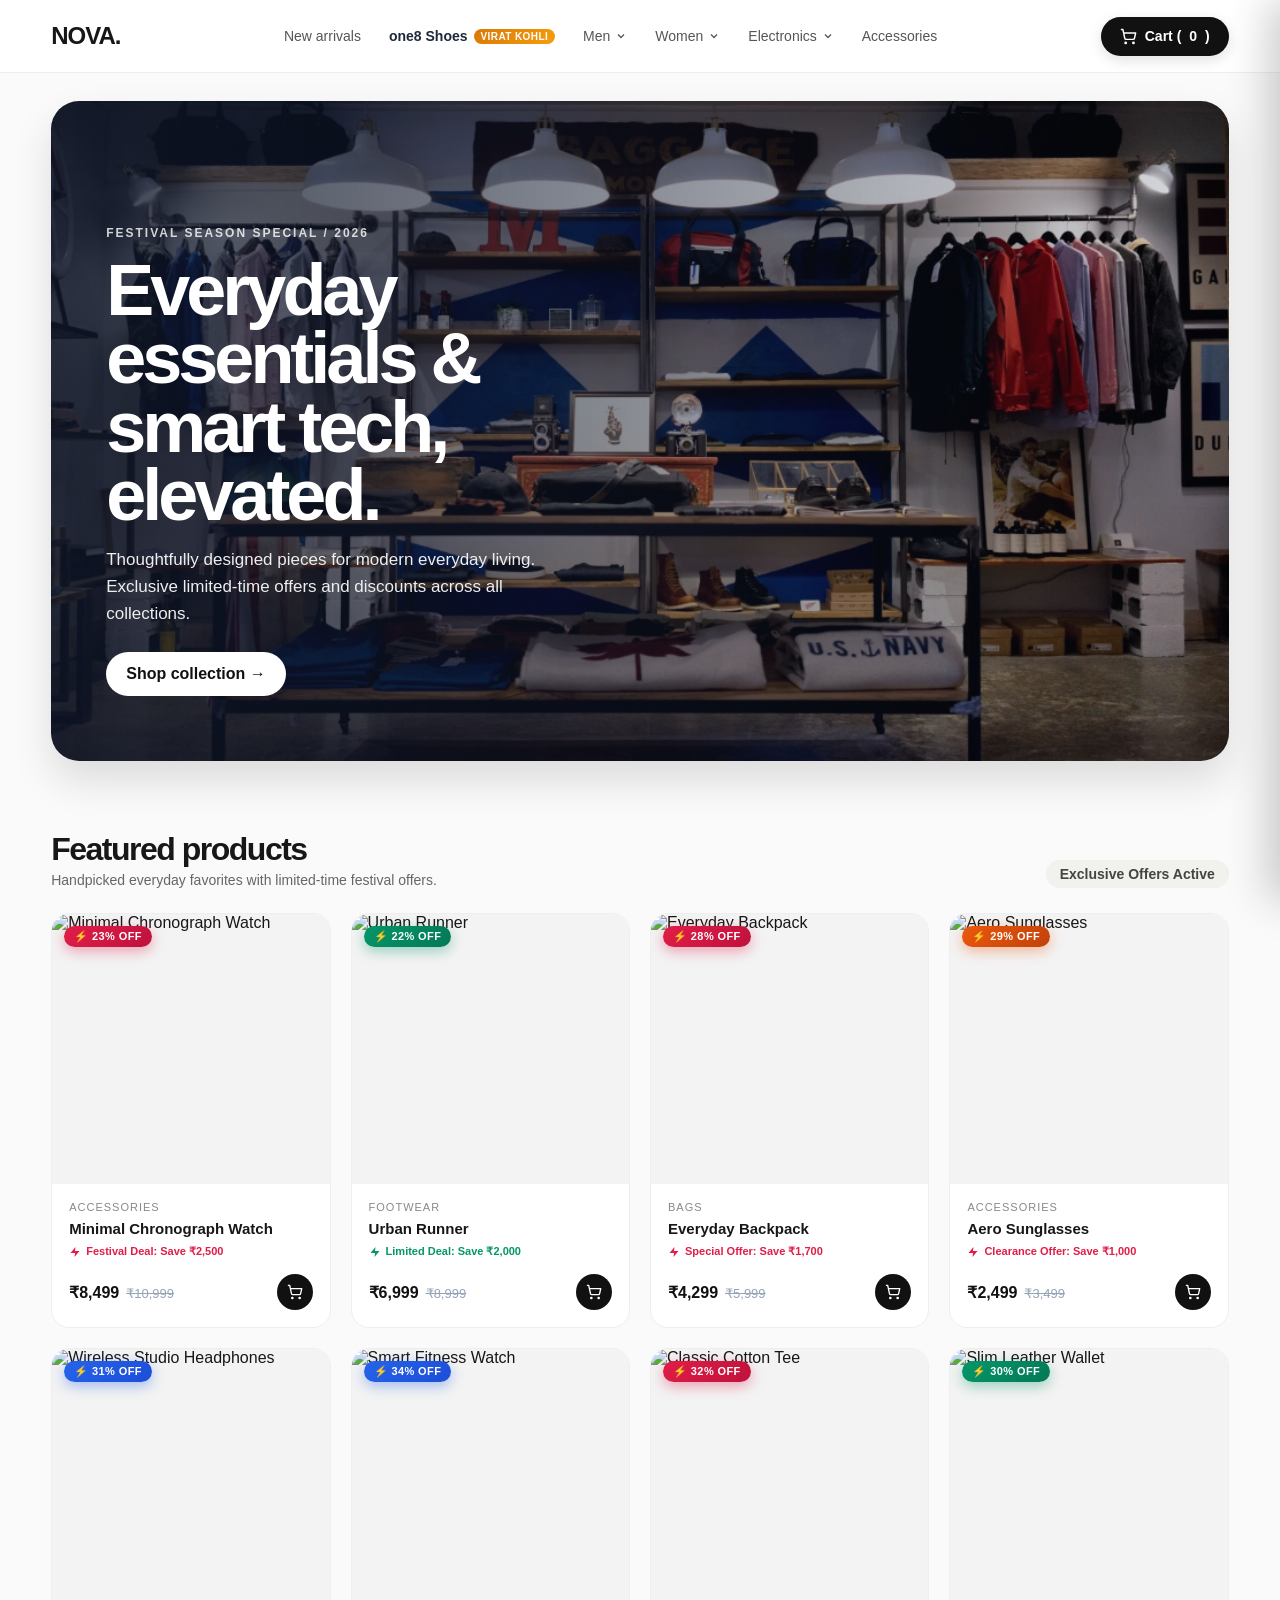
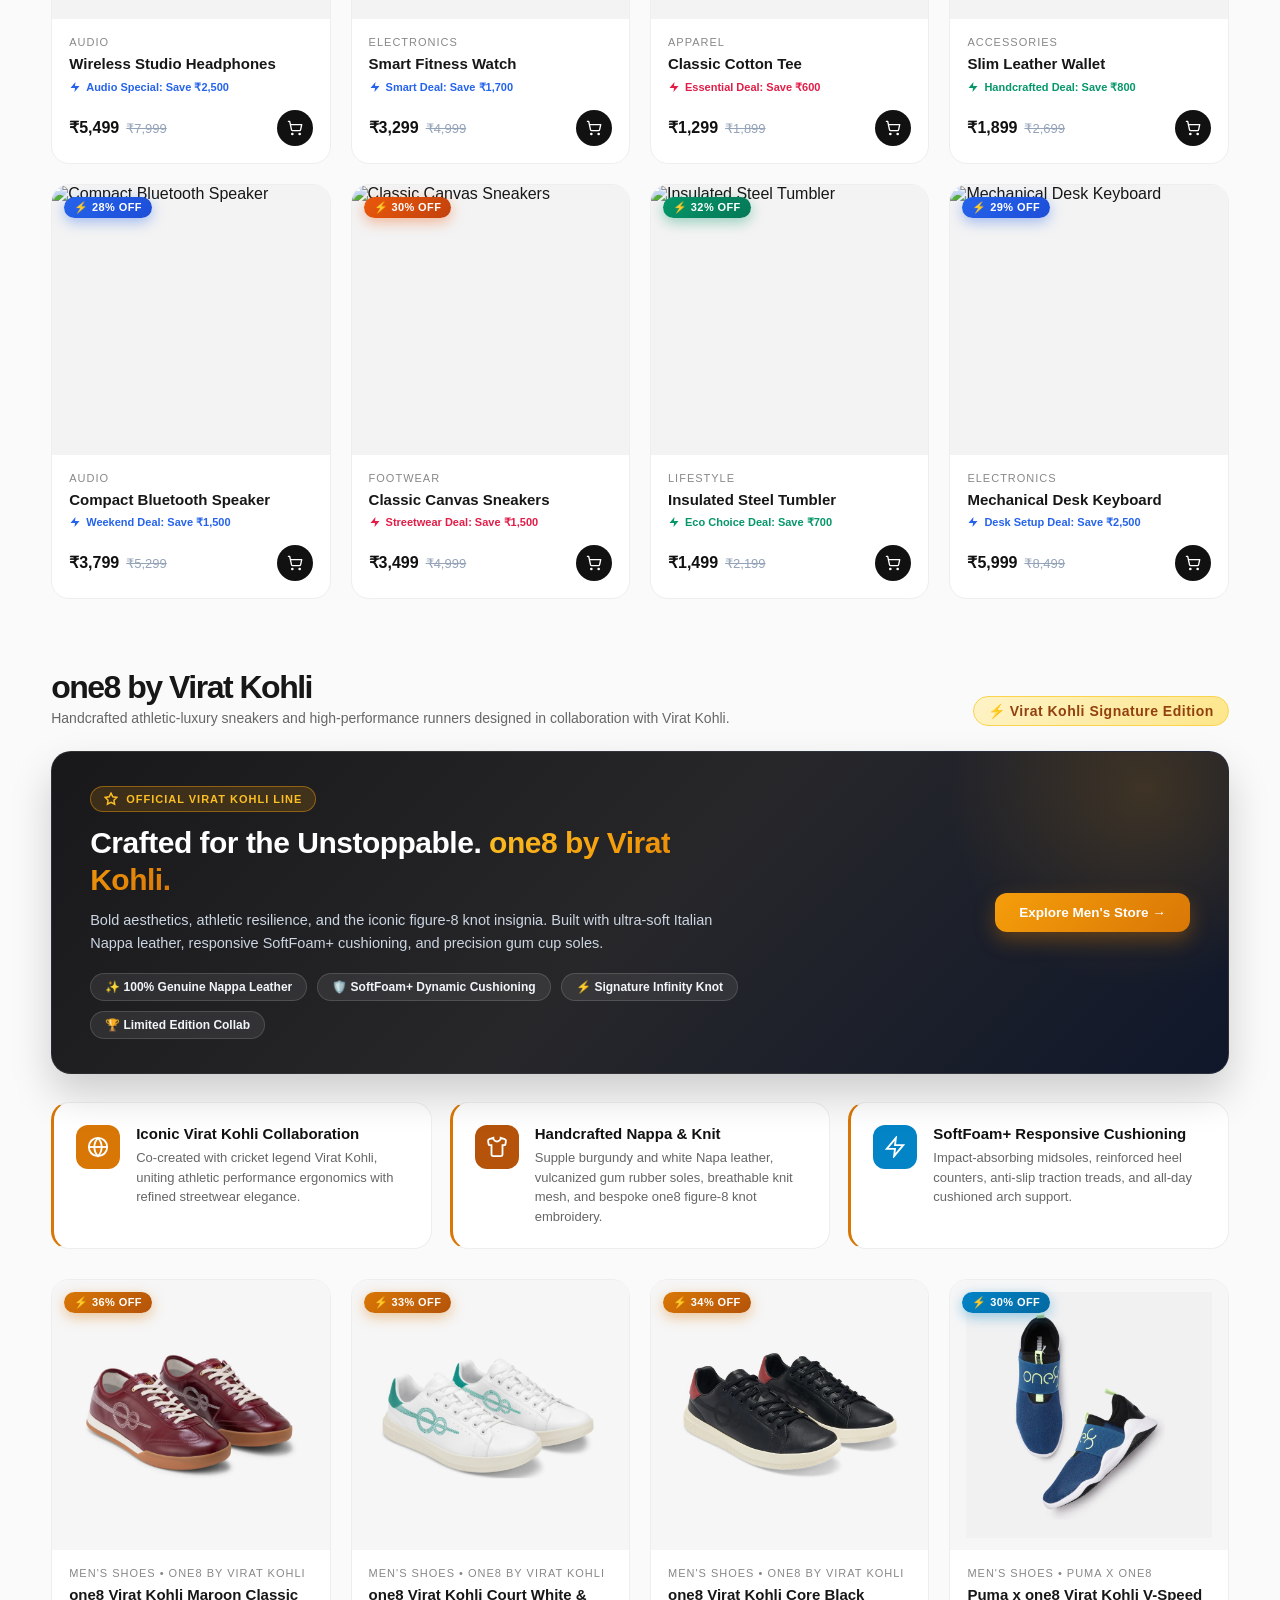
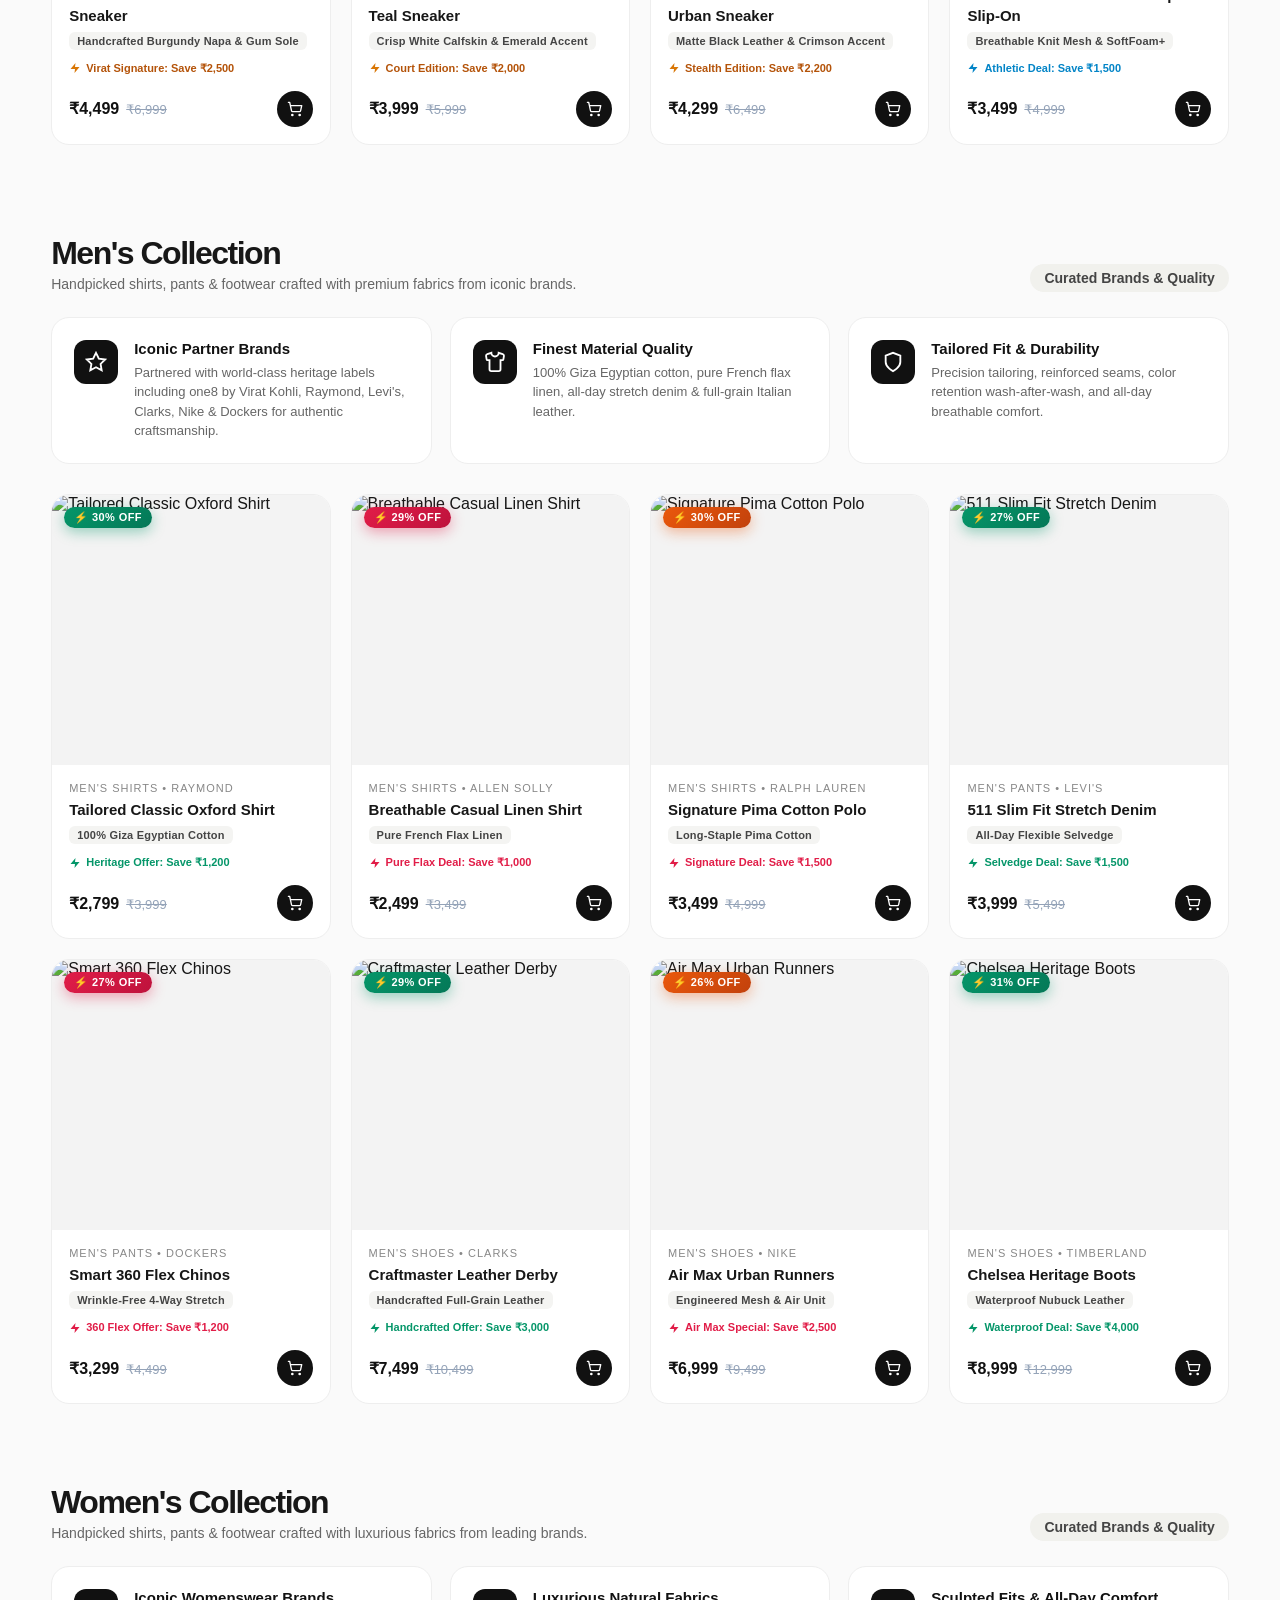
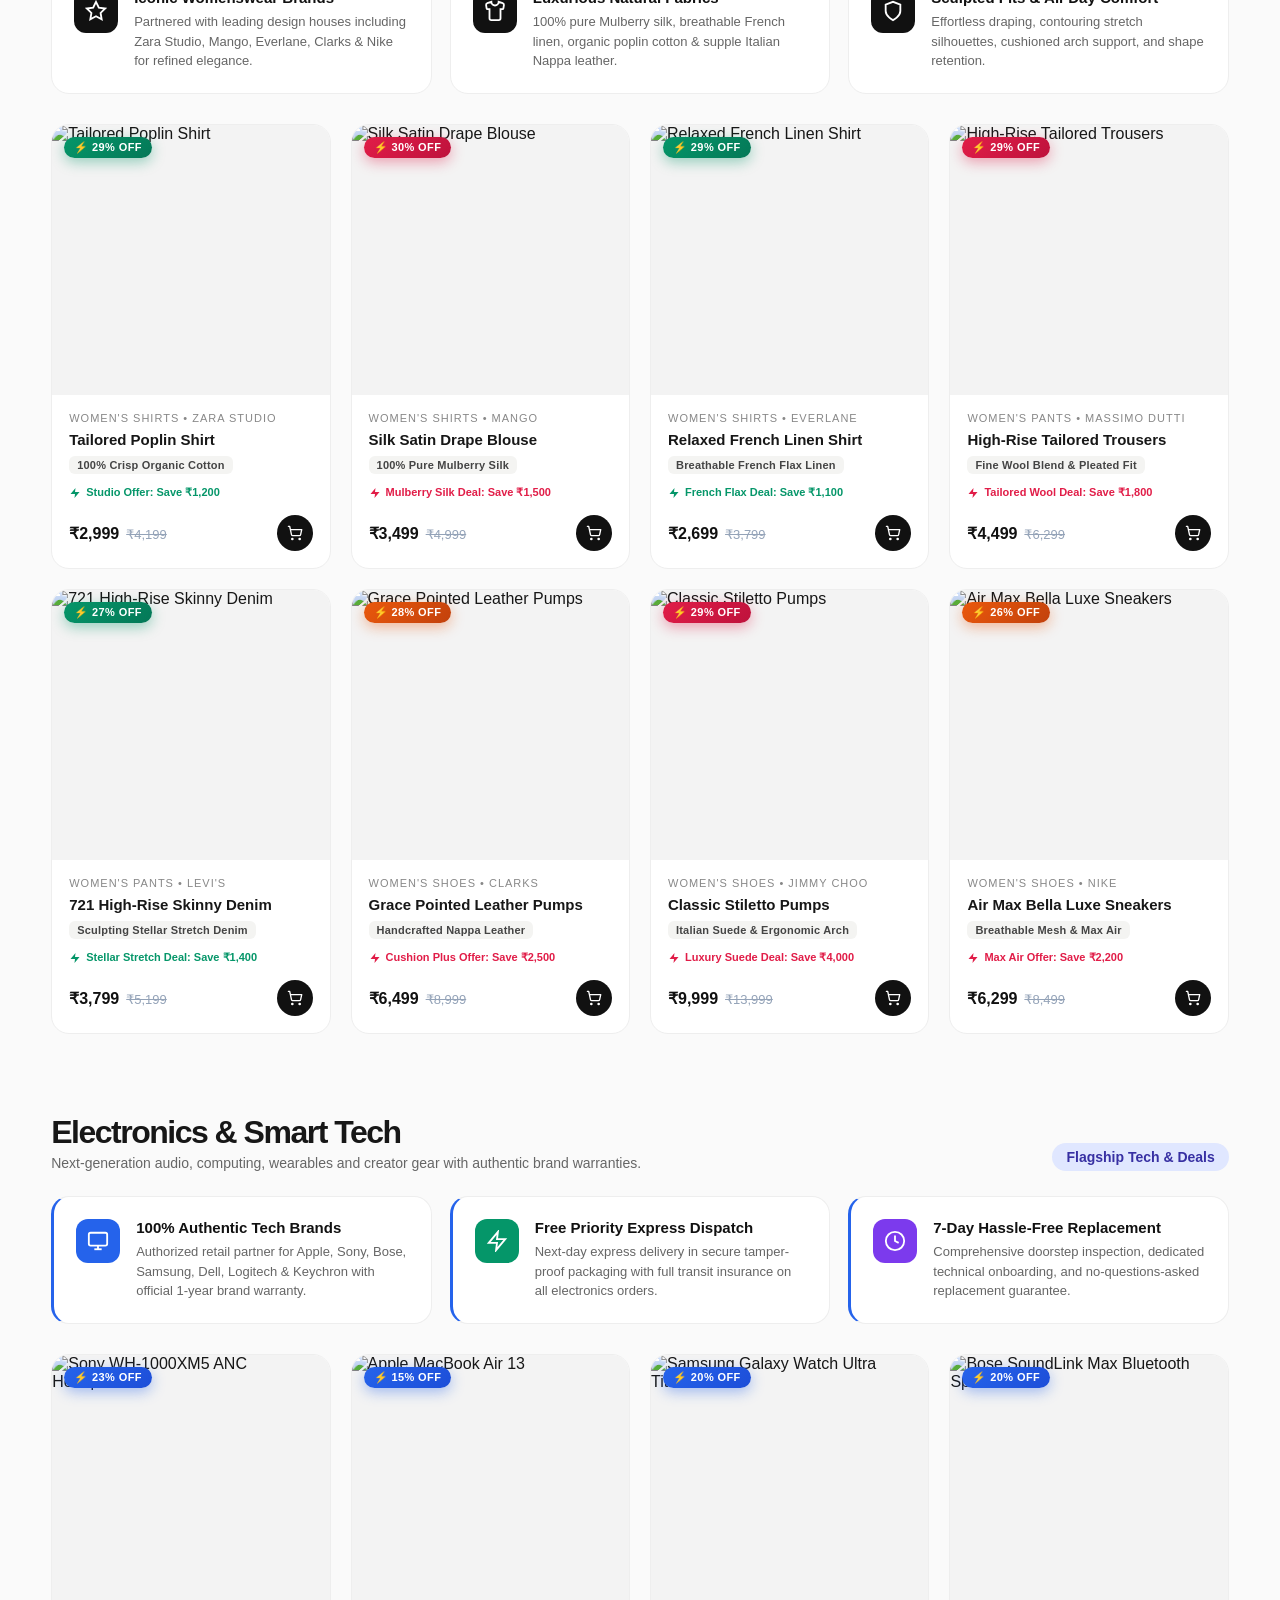
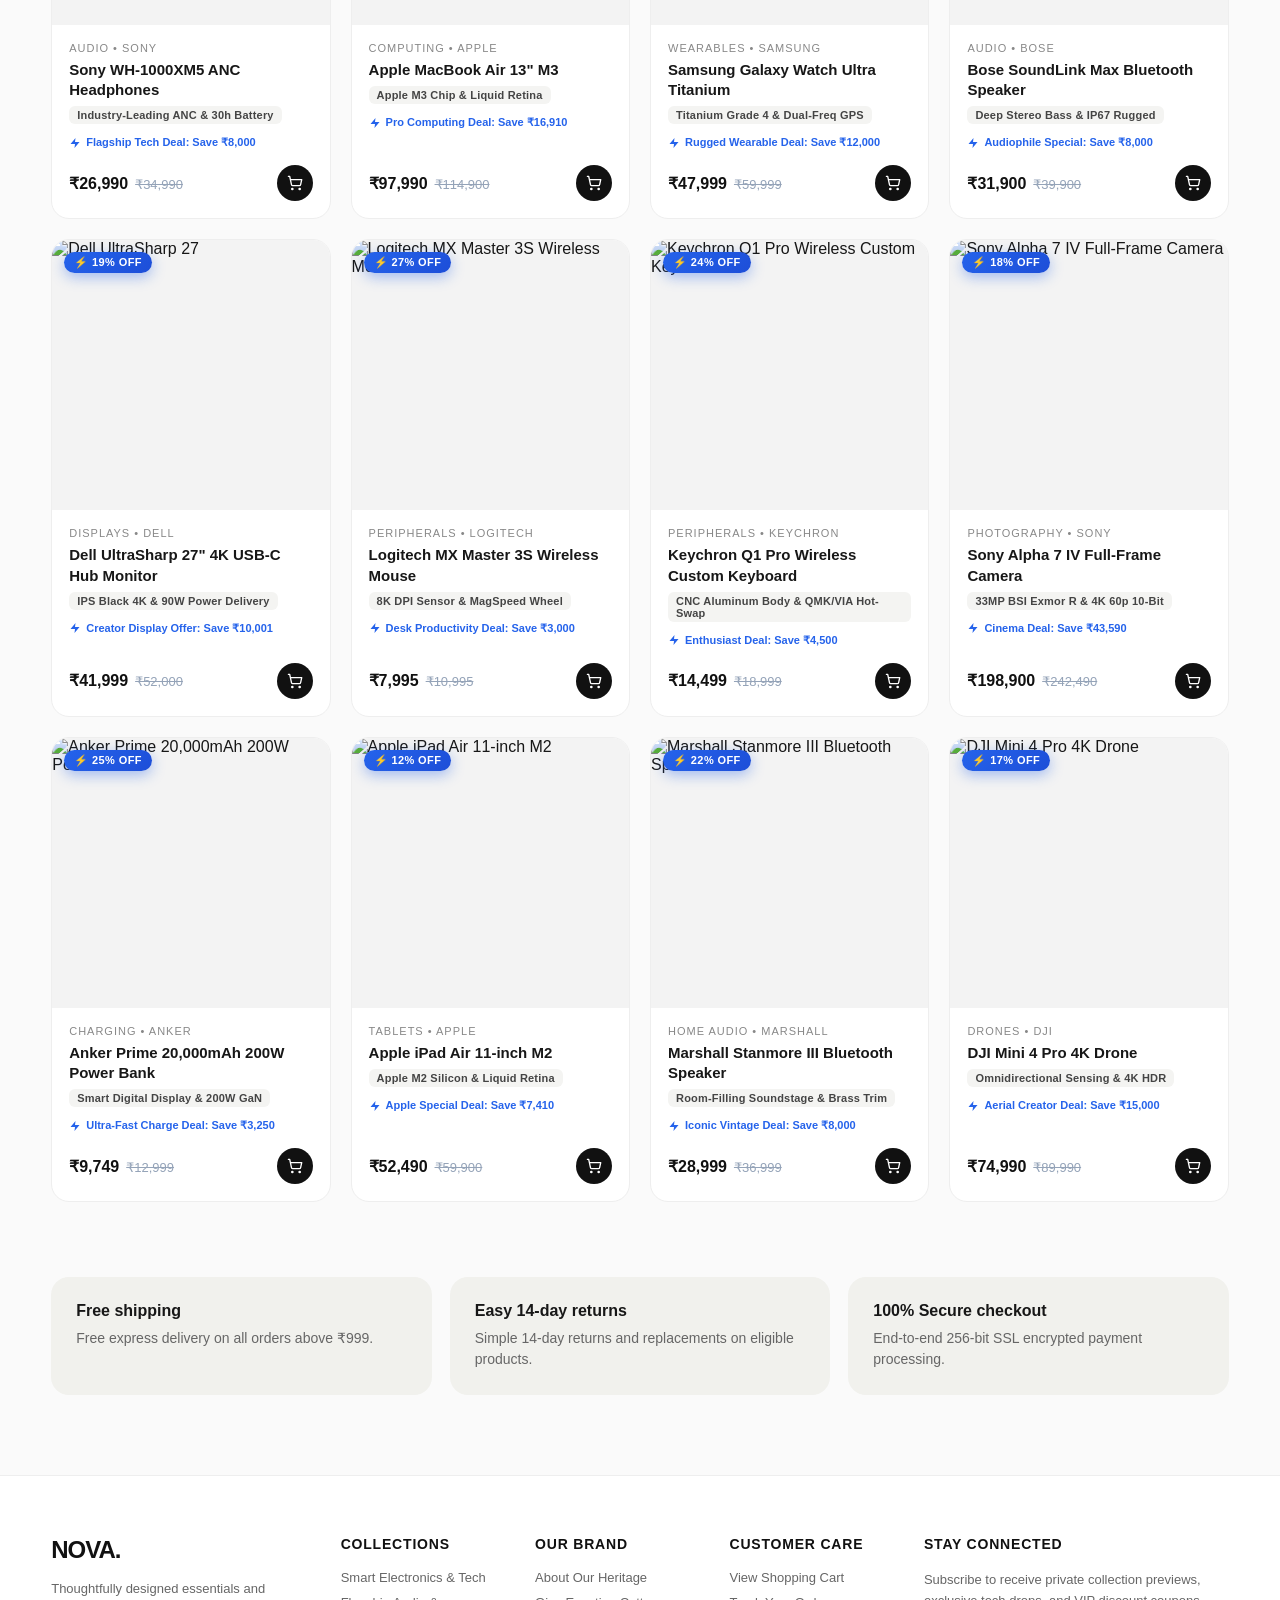
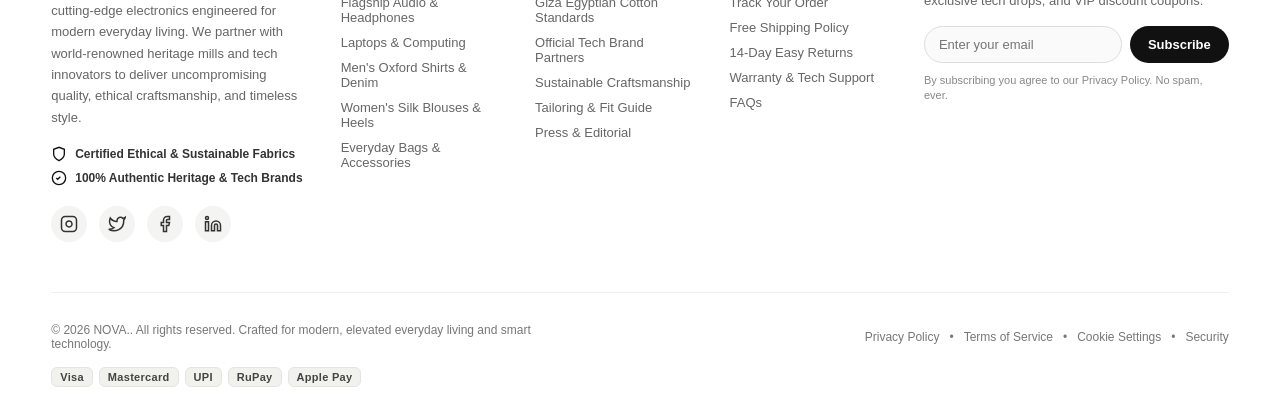
==== commit 292d2fac: "Add virat kholi shoes" ====
--- a/index.html
+++ b/index.html
@@ -14,6 +14,7 @@
     <div class="logo">NOVA.</div>
     <nav class="nav-links">
       <a href="#shop">New arrivals</a>
+      <a href="#one8" class="one8-nav-link">one8 Shoes <span class="one8-nav-badge">Virat Kohli</span></a>
       
       <!-- Men Mega Menu -->
       <div class="nav-item">
@@ -44,6 +45,7 @@
               <h3 class="mega-title">Footwear & Shoes</h3>
               <p class="mega-sub">Full-grain Leather & Cushioned</p>
               <ul class="mega-list">
+                <li><a href="#one8">one8 Virat Kohli Sneakers <span>one8 • Handcrafted Nappa</span></a></li>
                 <li><a href="#men">Craftmaster Derby Shoes <span>Clarks • Handcrafted Leather</span></a></li>
                 <li><a href="#men">Air Max Urban Runners <span>Nike • Responsive Cushion</span></a></li>
                 <li><a href="#men">Heritage Chelsea Boots <span>Timberland • Waterproof Nubuck</span></a></li>
@@ -56,6 +58,7 @@
                 <h4>Iconic Menswear Brands</h4>
                 <p>Curated menswear from globally renowned labels known for uncompromising craftsmanship, premium fabrics, and tailored fits made to last.</p>
                 <div class="brand-badges">
+                  <span>one8 (Virat Kohli)</span>
                   <span>Raymond</span>
                   <span>Levi's</span>
                   <span>Clarks</span>
@@ -549,6 +552,184 @@
     </div>
   </section>
 
+  <!-- one8 by Virat Kohli Signature Footwear Section -->
+  <section id="one8" class="one8-section">
+    <div class="section-head">
+      <div>
+        <h2>one8 by Virat Kohli</h2>
+        <p class="section-desc">Handcrafted athletic-luxury sneakers and high-performance runners designed in collaboration with Virat Kohli.</p>
+      </div>
+      <span class="collection-tag one8-tag">⚡ Virat Kohli Signature Edition</span>
+    </div>
+
+    <!-- Feature Spotlight Hero Banner for one8 -->
+    <div class="one8-spotlight-hero">
+      <div class="one8-spotlight-content">
+        <span class="one8-brand-pill">
+          <svg width="14" height="14" viewBox="0 0 24 24" fill="none" stroke="currentColor" stroke-width="2.5"><polygon points="12 2 15.09 8.26 22 9.27 17 14.14 18.18 21.02 12 17.77 5.82 21.02 7 14.14 2 9.27 8.91 8.26 12 2"/></svg>
+          Official Virat Kohli Line
+        </span>
+        <h3 class="one8-spotlight-title">Crafted for the Unstoppable. <span>one8 by Virat Kohli.</span></h3>
+        <p class="one8-spotlight-desc">Bold aesthetics, athletic resilience, and the iconic figure-8 knot insignia. Built with ultra-soft Italian Nappa leather, responsive SoftFoam+ cushioning, and precision gum cup soles.</p>
+        <div class="one8-pill-badges">
+          <span>✨ 100% Genuine Nappa Leather</span>
+          <span>🛡️ SoftFoam+ Dynamic Cushioning</span>
+          <span>⚡ Signature Infinity Knot</span>
+          <span>🏆 Limited Edition Collab</span>
+        </div>
+      </div>
+      <a href="#men" class="one8-spotlight-cta">Explore Men's Store →</a>
+    </div>
+
+    <!-- Brand Story & Quality Highlights -->
+    <div class="brand-info-banner">
+      <div class="brand-info-item one8-banner">
+        <div class="brand-icon" style="background: #d97706;">
+          <svg width="22" height="22" viewBox="0 0 24 24" fill="none" stroke="currentColor" stroke-width="2"><circle cx="12" cy="12" r="10"/><path d="M12 2a14.5 14.5 0 0 0 0 20 14.5 14.5 0 0 0 0-20"/><path d="M2 12h20"/></svg>
+        </div>
+        <div>
+          <b>Iconic Virat Kohli Collaboration</b>
+          <p>Co-created with cricket legend Virat Kohli, uniting athletic performance ergonomics with refined streetwear elegance.</p>
+        </div>
+      </div>
+
+      <div class="brand-info-item one8-banner">
+        <div class="brand-icon" style="background: #b45309;">
+          <svg width="22" height="22" viewBox="0 0 24 24" fill="none" stroke="currentColor" stroke-width="2"><path d="M20.38 3.46L16 2a4 4 0 0 1-8 0L3.62 3.46a2 2 0 0 0-1.34 2.23l.58 3.47a1 1 0 0 0 .99.84H6v10c0 1.1.9 2 2 2h8a2 2 0 0 0 2-2V10h2.15a1 1 0 0 0 .99-.84l.58-3.47a2 2 0 0 0-1.34-2.23z"/></svg>
+        </div>
+        <div>
+          <b>Handcrafted Nappa & Knit</b>
+          <p>Supple burgundy and white Napa leather, vulcanized gum rubber soles, breathable knit mesh, and bespoke one8 figure-8 knot embroidery.</p>
+        </div>
+      </div>
+
+      <div class="brand-info-item one8-banner">
+        <div class="brand-icon" style="background: #0284c7;">
+          <svg width="22" height="22" viewBox="0 0 24 24" fill="none" stroke="currentColor" stroke-width="2"><path d="M13 2L3 14h9l-1 8 10-12h-9l1-8z"/></svg>
+        </div>
+        <div>
+          <b>SoftFoam+ Responsive Cushioning</b>
+          <p>Impact-absorbing midsoles, reinforced heel counters, anti-slip traction treads, and all-day cushioned arch support.</p>
+        </div>
+      </div>
+    </div>
+
+    <!-- one8 Products Grid -->
+    <div class="products">
+      <article class="card">
+        <div class="card-img-wrap shoe-wrap">
+          <span class="card-offer-badge one8">⚡ 36% OFF</span>
+          <img loading="lazy" src="images/one8-maroon-sneakers.jpg" alt="one8 Virat Kohli Maroon Classic Sneaker">
+        </div>
+        <div class="info">
+          <div class="category">Men's Shoes • one8 by Virat Kohli</div>
+          <div class="name">one8 Virat Kohli Maroon Classic Sneaker</div>
+          <span class="quality-badge">Handcrafted Burgundy Napa & Gum Sole</span>
+          <div class="offer-tagline one8-tagline">
+            <svg width="12" height="12" viewBox="0 0 24 24" fill="currentColor"><path d="M13 2L3 14h9l-1 8 10-12h-9l1-8z"/></svg>
+            <span>Virat Signature: Save ₹2,500</span>
+          </div>
+          <div class="price-row">
+            <div class="price-wrap">
+              <span class="price">₹4,499</span>
+              <span class="original-price">₹6,999</span>
+            </div>
+            <button class="add" onclick="addToCart('one8-maroon')" aria-label="Add one8 Virat Kohli Maroon Classic Sneaker to cart">
+              <svg viewBox="0 0 24 24" fill="none" stroke="currentColor" stroke-width="2" stroke-linecap="round" stroke-linejoin="round">
+                <circle cx="8" cy="21" r="1"/><circle cx="19" cy="21" r="1"/>
+                <path d="M2.05 2.05h2l2.66 12.42a2 2 0 0 0 2 1.58h9.78a2 2 0 0 0 1.95-1.57l1.65-7.43H5.12"/>
+              </svg>
+            </button>
+          </div>
+        </div>
+      </article>
+
+      <article class="card">
+        <div class="card-img-wrap shoe-wrap">
+          <span class="card-offer-badge one8">⚡ 33% OFF</span>
+          <img loading="lazy" src="images/one8-white-court.jpg" alt="one8 Virat Kohli Court White & Teal Sneaker">
+        </div>
+        <div class="info">
+          <div class="category">Men's Shoes • one8 by Virat Kohli</div>
+          <div class="name">one8 Virat Kohli Court White & Teal Sneaker</div>
+          <span class="quality-badge">Crisp White Calfskin & Emerald Accent</span>
+          <div class="offer-tagline one8-tagline">
+            <svg width="12" height="12" viewBox="0 0 24 24" fill="currentColor"><path d="M13 2L3 14h9l-1 8 10-12h-9l1-8z"/></svg>
+            <span>Court Edition: Save ₹2,000</span>
+          </div>
+          <div class="price-row">
+            <div class="price-wrap">
+              <span class="price">₹3,999</span>
+              <span class="original-price">₹5,999</span>
+            </div>
+            <button class="add" onclick="addToCart('one8-white')" aria-label="Add one8 Virat Kohli Court White & Teal Sneaker to cart">
+              <svg viewBox="0 0 24 24" fill="none" stroke="currentColor" stroke-width="2" stroke-linecap="round" stroke-linejoin="round">
+                <circle cx="8" cy="21" r="1"/><circle cx="19" cy="21" r="1"/>
+                <path d="M2.05 2.05h2l2.66 12.42a2 2 0 0 0 2 1.58h9.78a2 2 0 0 0 1.95-1.57l1.65-7.43H5.12"/>
+              </svg>
+            </button>
+          </div>
+        </div>
+      </article>
+
+      <article class="card">
+        <div class="card-img-wrap shoe-wrap">
+          <span class="card-offer-badge one8">⚡ 34% OFF</span>
+          <img loading="lazy" src="images/one8-black-urban.jpg" alt="one8 Virat Kohli Core Black Urban Sneaker">
+        </div>
+        <div class="info">
+          <div class="category">Men's Shoes • one8 by Virat Kohli</div>
+          <div class="name">one8 Virat Kohli Core Black Urban Sneaker</div>
+          <span class="quality-badge">Matte Black Leather & Crimson Accent</span>
+          <div class="offer-tagline one8-tagline">
+            <svg width="12" height="12" viewBox="0 0 24 24" fill="currentColor"><path d="M13 2L3 14h9l-1 8 10-12h-9l1-8z"/></svg>
+            <span>Stealth Edition: Save ₹2,200</span>
+          </div>
+          <div class="price-row">
+            <div class="price-wrap">
+              <span class="price">₹4,299</span>
+              <span class="original-price">₹6,499</span>
+            </div>
+            <button class="add" onclick="addToCart('one8-black')" aria-label="Add one8 Virat Kohli Core Black Urban Sneaker to cart">
+              <svg viewBox="0 0 24 24" fill="none" stroke="currentColor" stroke-width="2" stroke-linecap="round" stroke-linejoin="round">
+                <circle cx="8" cy="21" r="1"/><circle cx="19" cy="21" r="1"/>
+                <path d="M2.05 2.05h2l2.66 12.42a2 2 0 0 0 2 1.58h9.78a2 2 0 0 0 1.95-1.57l1.65-7.43H5.12"/>
+              </svg>
+            </button>
+          </div>
+        </div>
+      </article>
+
+      <article class="card">
+        <div class="card-img-wrap shoe-wrap">
+          <span class="card-offer-badge one8-puma">⚡ 30% OFF</span>
+          <img loading="lazy" src="images/one8-blue-runner.jpg" alt="Puma x one8 Virat Kohli V-Speed Slip-On">
+        </div>
+        <div class="info">
+          <div class="category">Men's Shoes • Puma x one8</div>
+          <div class="name">Puma x one8 Virat Kohli V-Speed Slip-On</div>
+          <span class="quality-badge">Breathable Knit Mesh & SoftFoam+</span>
+          <div class="offer-tagline" style="color: #0284c7;">
+            <svg width="12" height="12" viewBox="0 0 24 24" fill="currentColor"><path d="M13 2L3 14h9l-1 8 10-12h-9l1-8z"/></svg>
+            <span>Athletic Deal: Save ₹1,500</span>
+          </div>
+          <div class="price-row">
+            <div class="price-wrap">
+              <span class="price">₹3,499</span>
+              <span class="original-price">₹4,999</span>
+            </div>
+            <button class="add" onclick="addToCart('one8-runner')" aria-label="Add Puma x one8 Virat Kohli V-Speed Slip-On to cart">
+              <svg viewBox="0 0 24 24" fill="none" stroke="currentColor" stroke-width="2" stroke-linecap="round" stroke-linejoin="round">
+                <circle cx="8" cy="21" r="1"/><circle cx="19" cy="21" r="1"/>
+                <path d="M2.05 2.05h2l2.66 12.42a2 2 0 0 0 2 1.58h9.78a2 2 0 0 0 1.95-1.57l1.65-7.43H5.12"/>
+              </svg>
+            </button>
+          </div>
+        </div>
+      </article>
+    </div>
+  </section>
+
   <!-- Men's Collection Section -->
   <section id="men" class="men-section">
     <div class="section-head">
@@ -567,7 +748,7 @@
         </div>
         <div>
           <b>Iconic Partner Brands</b>
-          <p>Partnered with world-class heritage labels including Raymond, Levi's, Clarks, Nike & Dockers for authentic craftsmanship.</p>
+          <p>Partnered with world-class heritage labels including one8 by Virat Kohli, Raymond, Levi's, Clarks, Nike & Dockers for authentic craftsmanship.</p>
         </div>
       </div>
 
--- a/css/style.css
+++ b/css/style.css
@@ -283,15 +283,16 @@
 
 .hero {
   margin-top: 28px;
-  min-height: 430px;
+  min-height: 460px;
   border-radius: 28px;
   overflow: hidden;
   background:
-    linear-gradient(90deg, rgba(0, 0, 0, 0.7), rgba(0, 0, 0, 0.08)),
-    url("https://images.unsplash.com/photo-1441986300917-64674bd600d8?auto=format&fit=crop&w=1800&q=85") center/cover;
+    linear-gradient(90deg, rgba(15, 23, 42, 0.82) 0%, rgba(15, 23, 42, 0.45) 55%, rgba(15, 23, 42, 0.15) 100%),
+    url("hero-bg.jpg") center/cover no-repeat;
   display: flex;
   align-items: center;
   color: white;
+  box-shadow: 0 20px 40px rgba(0, 0, 0, 0.12);
 }
 
 .hero-content {
@@ -927,3 +928,209 @@
   letter-spacing: 0.2px;
   width: fit-content;
 }
+
+/* ========================================================
+   ONE8 BY VIRAT KOHLI SIGNATURE FOOTWEAR STYLES
+   ======================================================== */
+.one8-section {
+  padding: 60px 0 20px;
+  position: relative;
+}
+
+.one8-tag {
+  background: linear-gradient(135deg, #fef3c7 0%, #fde68a 100%);
+  color: #92400e !important;
+  font-weight: 800;
+  font-size: 11.5px;
+  padding: 6px 14px;
+  border-radius: 999px;
+  letter-spacing: 0.5px;
+  border: 1px solid #fcd34d;
+  display: inline-flex;
+  align-items: center;
+  gap: 6px;
+}
+
+.brand-info-item.one8-banner {
+  border-left: 3px solid #d97706;
+}
+
+.card-offer-badge.one8 {
+  background: linear-gradient(135deg, #d97706 0%, #b45309 100%);
+  color: #ffffff;
+  box-shadow: 0 4px 14px rgba(217, 119, 6, 0.4);
+}
+
+.card-offer-badge.one8-puma {
+  background: linear-gradient(135deg, #0284c7 0%, #0369a1 100%);
+  color: #ffffff;
+  box-shadow: 0 4px 14px rgba(2, 132, 199, 0.4);
+}
+
+.offer-tagline.one8-tagline {
+  color: #b45309;
+}
+
+.offer-tagline.one8-tagline svg {
+  color: #d97706;
+}
+
+.card-img-wrap.shoe-wrap {
+  background: #f6f6f6;
+  display: flex;
+  align-items: center;
+  justify-content: center;
+}
+
+.card-img-wrap.shoe-wrap img {
+  object-fit: contain;
+  padding: 12px;
+}
+
+.card:hover .card-img-wrap.shoe-wrap img {
+  transform: scale(1.06);
+}
+
+/* Nav highlight for one8 */
+.nav-links a.one8-nav-link {
+  display: inline-flex;
+  align-items: center;
+  gap: 6px;
+  font-weight: 700;
+  color: #1e293b;
+  position: relative;
+}
+
+.one8-nav-badge {
+  background: linear-gradient(135deg, #d97706 0%, #f59e0b 100%);
+  color: #ffffff;
+  font-size: 10px;
+  font-weight: 800;
+  padding: 2px 7px;
+  border-radius: 999px;
+  letter-spacing: 0.4px;
+  text-transform: uppercase;
+}
+
+/* Feature Spotlight Hero Banner for one8 */
+.one8-spotlight-hero {
+  background: linear-gradient(135deg, #18181b 0%, #27272a 50%, #0f172a 100%);
+  border-radius: 20px;
+  padding: 34px 38px;
+  margin-bottom: 28px;
+  color: #ffffff;
+  display: flex;
+  align-items: center;
+  justify-content: space-between;
+  gap: 28px;
+  box-shadow: 0 20px 40px rgba(0, 0, 0, 0.18);
+  position: relative;
+  overflow: hidden;
+  border: 1px solid rgba(255, 255, 255, 0.08);
+}
+
+.one8-spotlight-hero::before {
+  content: "";
+  position: absolute;
+  top: -50%;
+  right: -10%;
+  width: 400px;
+  height: 400px;
+  background: radial-gradient(circle, rgba(245, 158, 11, 0.16) 0%, transparent 70%);
+  pointer-events: none;
+}
+
+.one8-spotlight-content {
+  max-width: 660px;
+  position: relative;
+  z-index: 2;
+}
+
+.one8-brand-pill {
+  display: inline-flex;
+  align-items: center;
+  gap: 8px;
+  background: rgba(245, 158, 11, 0.16);
+  border: 1px solid rgba(245, 158, 11, 0.45);
+  color: #fbbf24;
+  font-size: 11px;
+  font-weight: 800;
+  text-transform: uppercase;
+  letter-spacing: 1px;
+  padding: 5px 13px;
+  border-radius: 999px;
+  margin-bottom: 12px;
+}
+
+.one8-spotlight-title {
+  font-size: 30px;
+  font-weight: 800;
+  letter-spacing: -0.5px;
+  line-height: 1.25;
+  margin-bottom: 10px;
+  color: #ffffff;
+}
+
+.one8-spotlight-title span {
+  background: linear-gradient(135deg, #fbbf24 0%, #f59e0b 50%, #d97706 100%);
+  -webkit-background-clip: text;
+  -webkit-text-fill-color: transparent;
+}
+
+.one8-spotlight-desc {
+  font-size: 14.5px;
+  line-height: 1.6;
+  color: #cbd5e1;
+  margin-bottom: 18px;
+}
+
+.one8-pill-badges {
+  display: flex;
+  flex-wrap: wrap;
+  gap: 10px;
+}
+
+.one8-pill-badges span {
+  background: rgba(255, 255, 255, 0.08);
+  border: 1px solid rgba(255, 255, 255, 0.14);
+  color: #f1f5f9;
+  font-size: 12px;
+  font-weight: 600;
+  padding: 6px 14px;
+  border-radius: 999px;
+  display: inline-flex;
+  align-items: center;
+  gap: 6px;
+  backdrop-filter: blur(8px);
+}
+
+.one8-spotlight-cta {
+  display: inline-flex;
+  align-items: center;
+  gap: 8px;
+  background: linear-gradient(135deg, #f59e0b 0%, #d97706 100%);
+  color: #ffffff !important;
+  font-weight: 700;
+  font-size: 13.5px;
+  padding: 12px 24px;
+  border-radius: 12px;
+  text-decoration: none;
+  box-shadow: 0 8px 20px rgba(217, 119, 6, 0.35);
+  transition: transform 0.2s ease, box-shadow 0.2s ease;
+  white-space: nowrap;
+  position: relative;
+  z-index: 2;
+}
+
+.one8-spotlight-cta:hover {
+  transform: translateY(-2px);
+  box-shadow: 0 12px 26px rgba(217, 119, 6, 0.45);
+}
+
+@media (max-width: 900px) {
+  .one8-spotlight-hero {
+    flex-direction: column;
+    align-items: flex-start;
+    padding: 26px 22px;
+  }
+}
